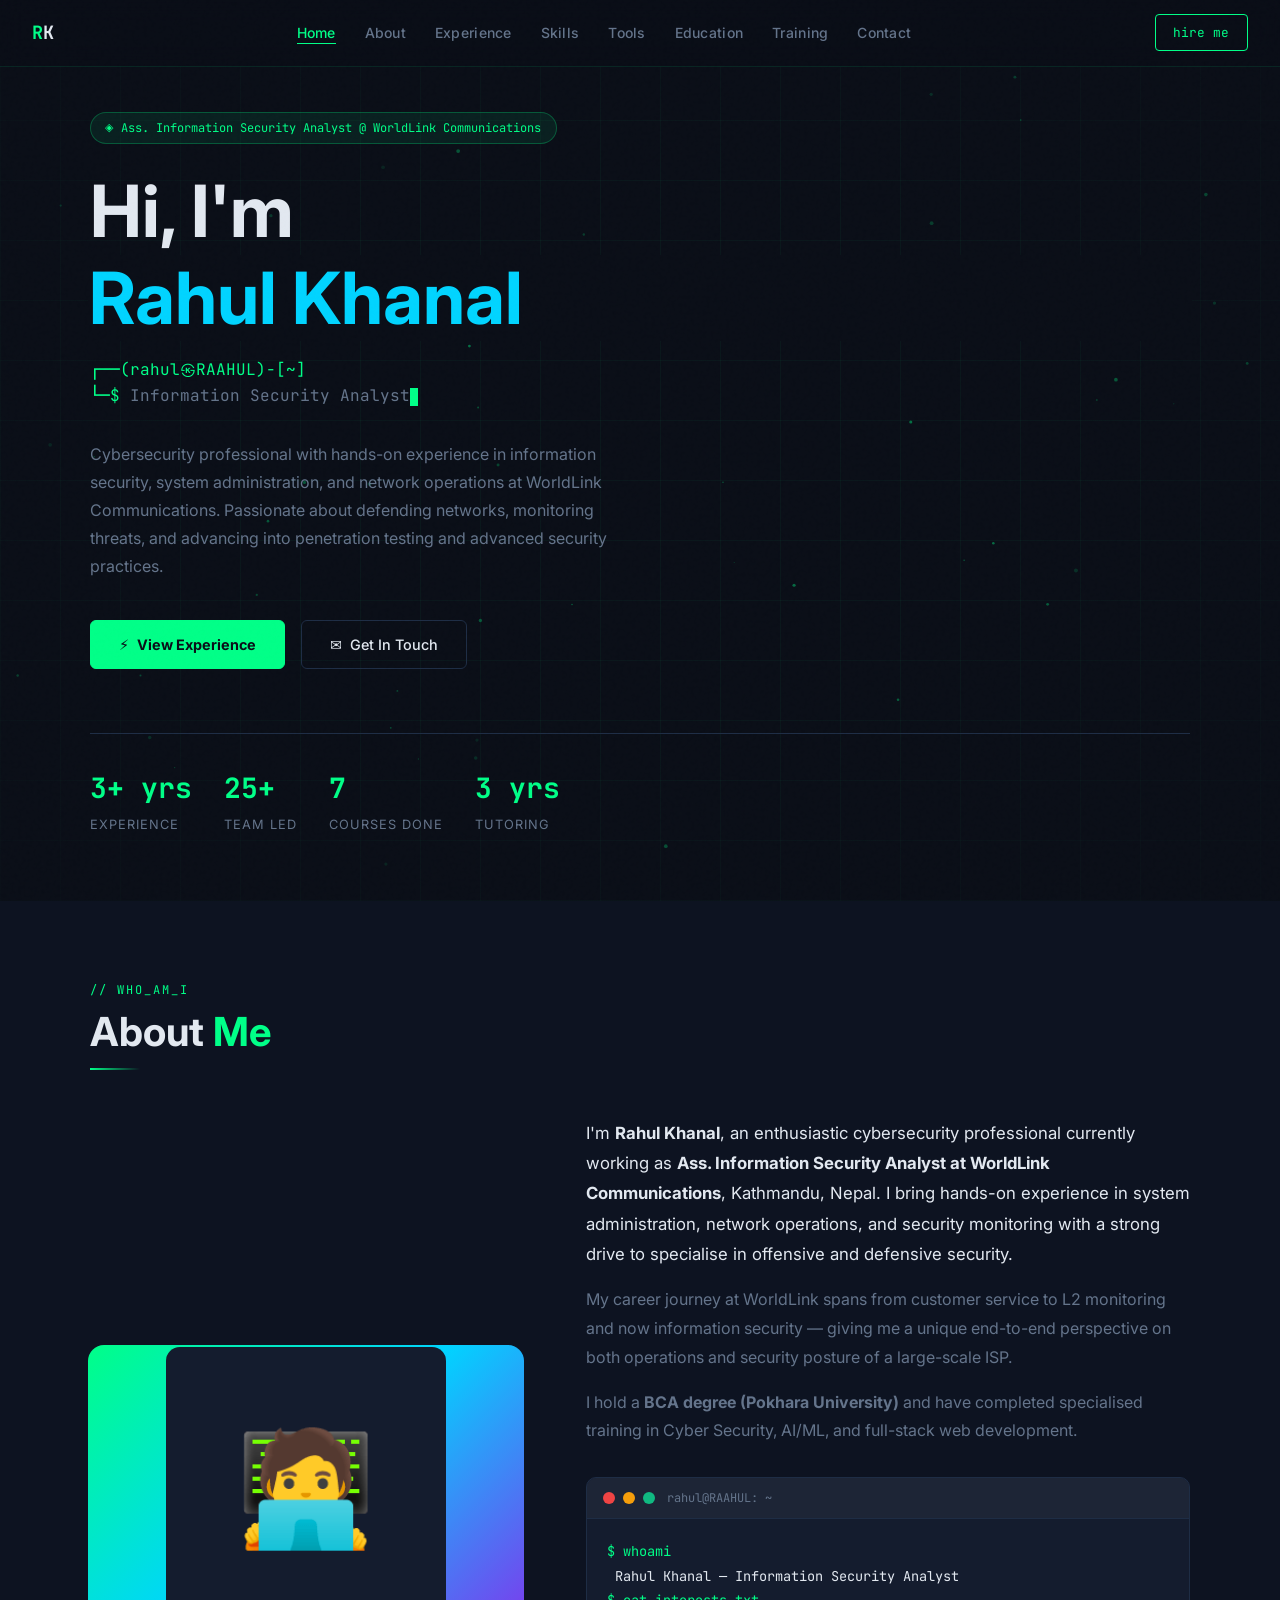
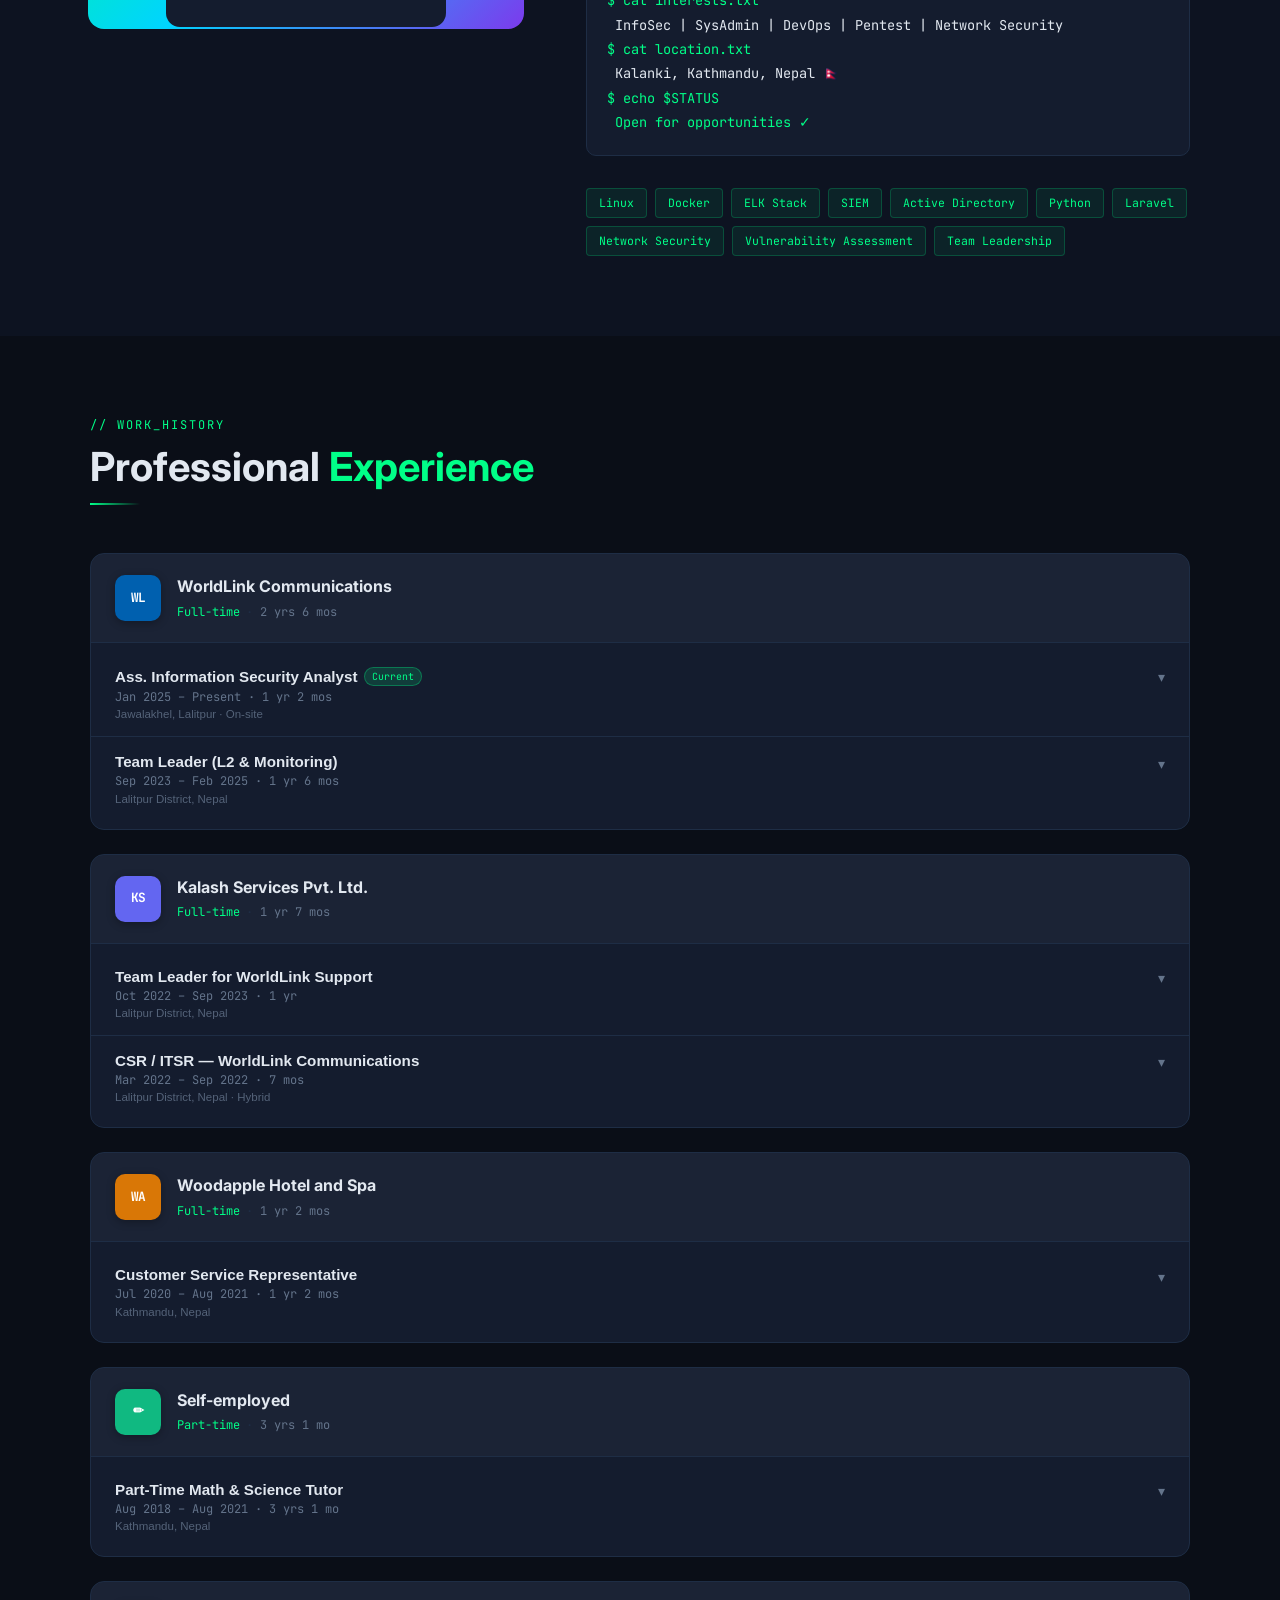
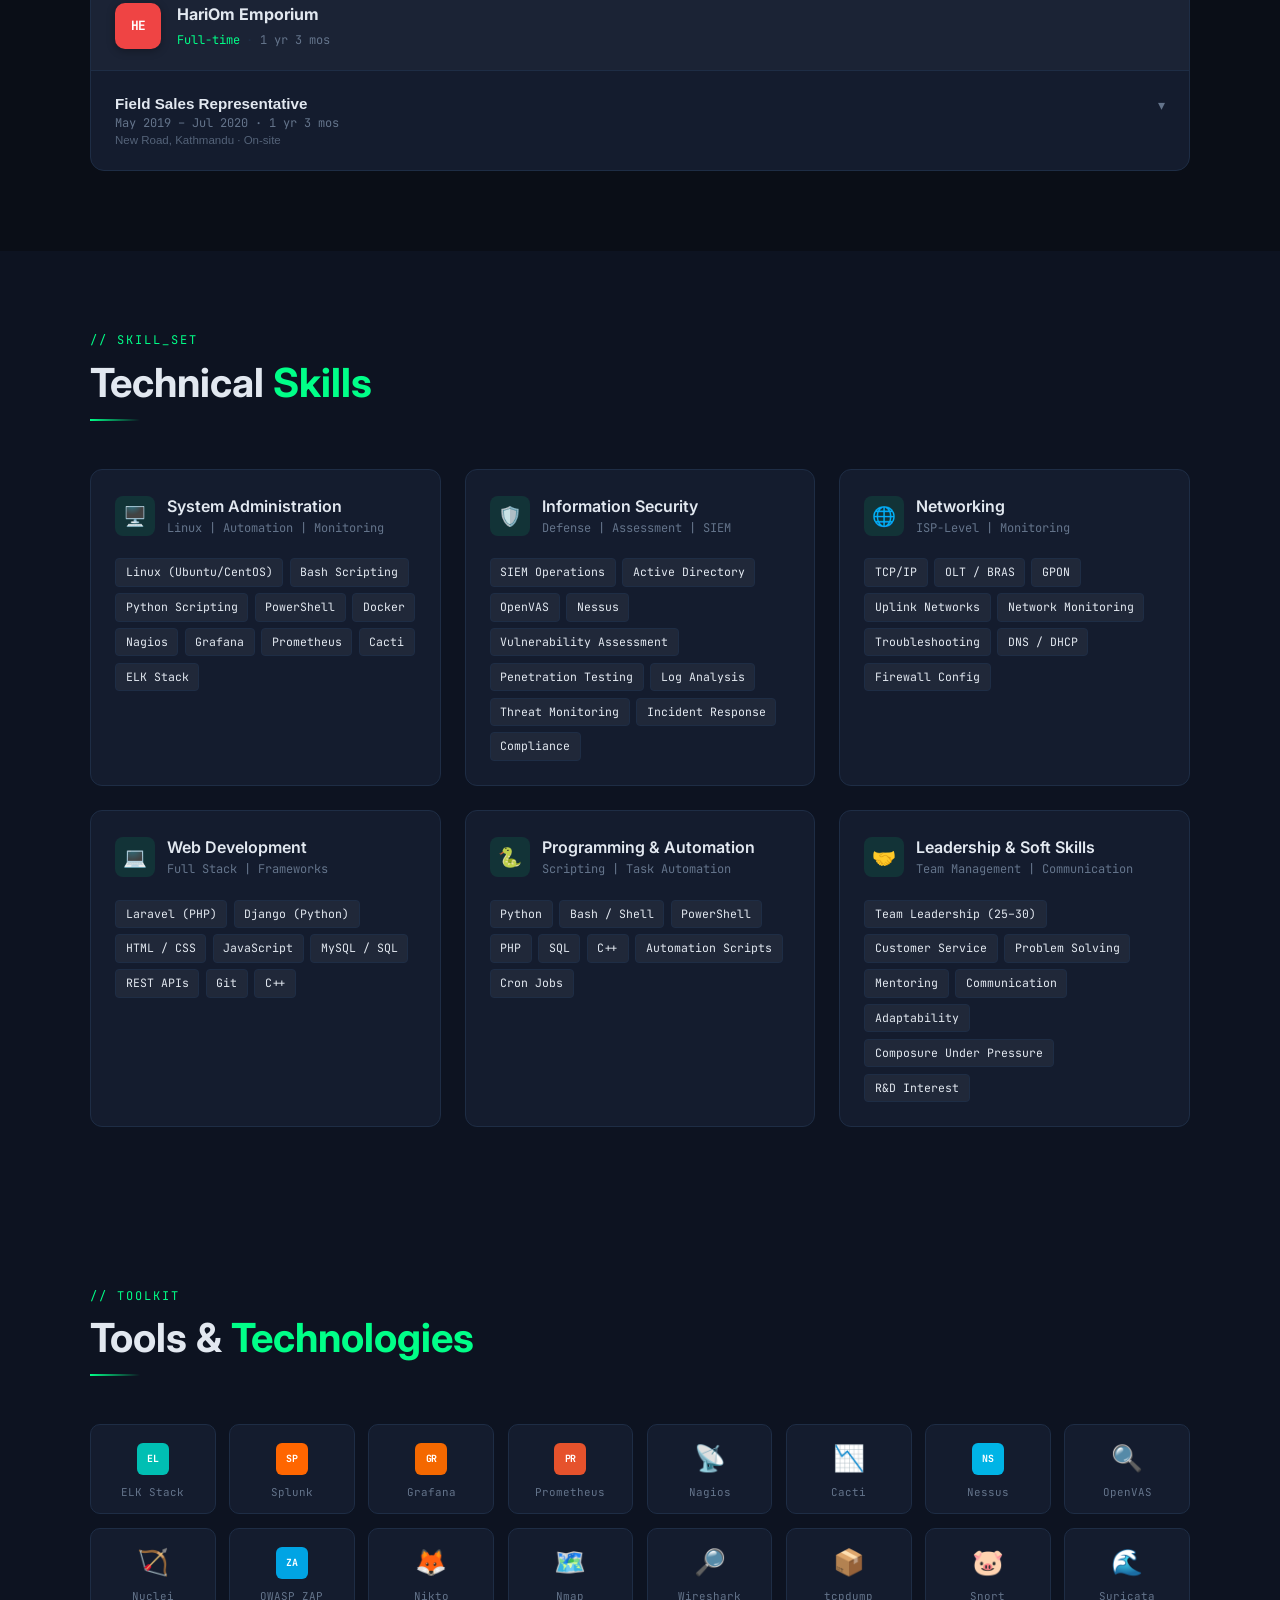
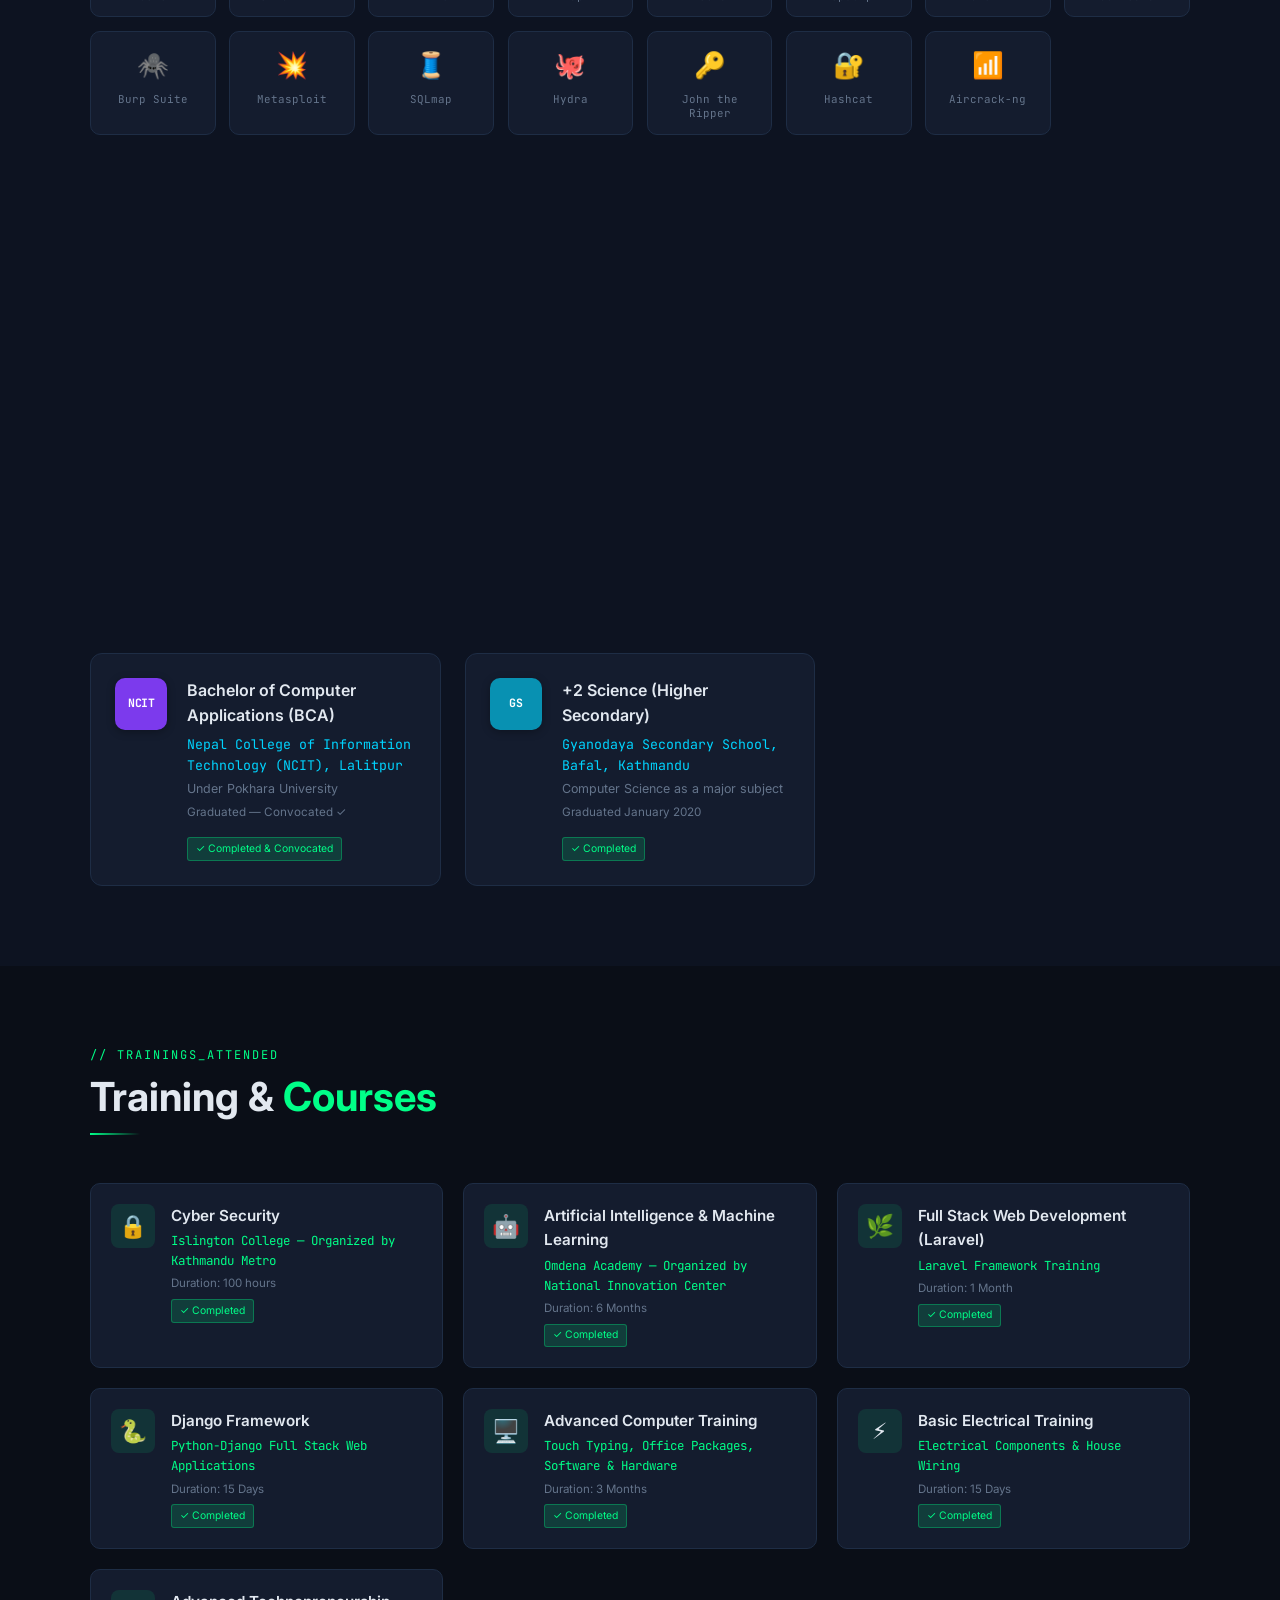
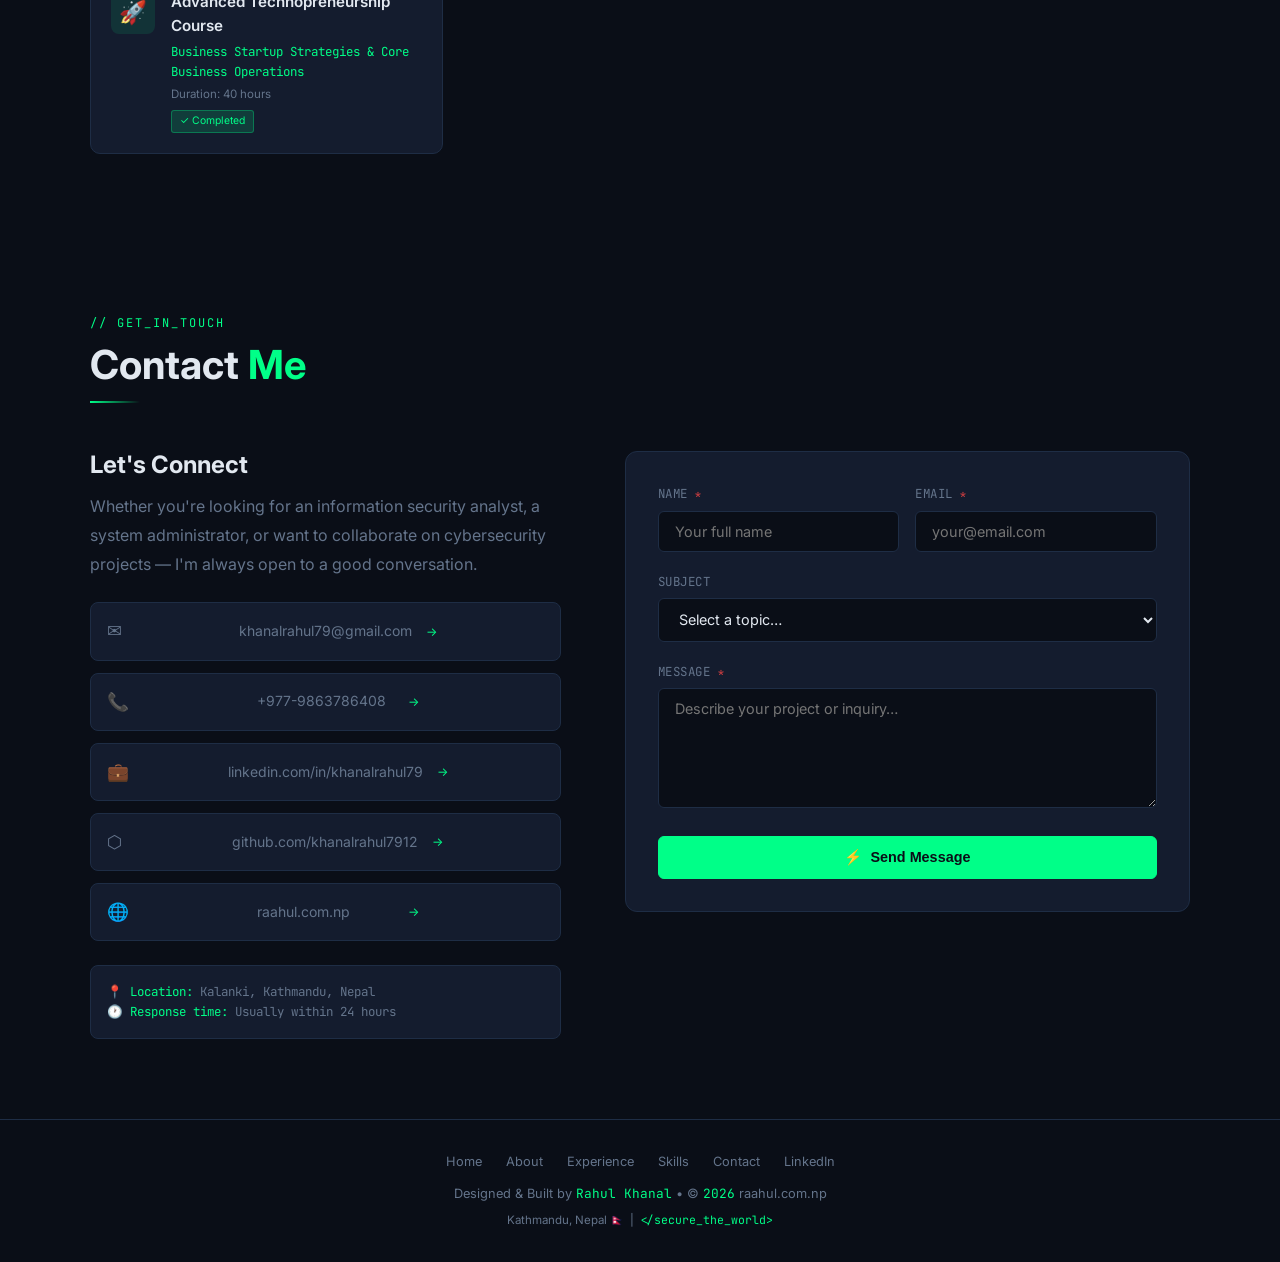
==== index.html @ e21e1cce "Refactor to multi-file structure; update experience, tools, contact form New files: - js/data.js: al" ====
<!DOCTYPE html>
<html lang="en">
<head>
  <meta charset="UTF-8" />
  <meta name="viewport" content="width=device-width, initial-scale=1.0" />
  <meta name="description" content="Rahul Khanal — Ass. Information Security Analyst at WorldLink Communications. Skilled in system administration, SIEM, network security, and DevOps — Kathmandu, Nepal." />
  <meta name="keywords" content="Rahul Khanal, information security analyst, cybersecurity, Nepal, WorldLink Communications, system administration, network security, SIEM, ELK stack, Docker" />
  <meta name="author" content="Rahul Khanal" />
  <meta property="og:title" content="Rahul Khanal | Information Security Analyst" />
  <meta property="og:description" content="Information Security Analyst at WorldLink Communications. Network security, SIEM, vulnerability assessment — Kathmandu, Nepal." />
  <meta property="og:type" content="website" />
  <meta property="og:url" content="https://raahul.com.np" />
  <title>Rahul Khanal | Information Security Analyst</title>

  <!-- Fonts -->
  <link rel="preconnect" href="https://fonts.googleapis.com" />
  <link rel="preconnect" href="https://fonts.gstatic.com" crossorigin />
  <link href="https://fonts.googleapis.com/css2?family=Inter:wght@400;500;600;700&family=JetBrains+Mono:wght@400;500;700&display=swap" rel="stylesheet" />

  <!-- Styles -->
  <link rel="stylesheet" href="style.css" />

  <!-- Favicon -->
  <link rel="icon" href="data:image/svg+xml,<svg xmlns='http://www.w3.org/2000/svg' viewBox='0 0 100 100'><text y='.9em' font-size='90'>🔐</text></svg>" />
</head>
<body>

<!-- ═══════════════════════════════════════════════
     NAVBAR
══════════════════════════════════════════════════ -->
<nav class="navbar" role="navigation" aria-label="Main navigation">
  <a href="#home" class="logo" aria-label="Rahul Khanal home">R<span>K</span></a>

  <ul class="nav-links" id="navMenu" role="list" aria-label="Site sections">
    <li><a href="#home">Home</a></li>
    <li><a href="#about">About</a></li>
    <li><a href="#experience">Experience</a></li>
    <li><a href="#skills">Skills</a></li>
    <li><a href="#tools">Tools</a></li>
    <li><a href="#education">Education</a></li>
    <li><a href="#training">Training</a></li>
    <li><a href="#contact">Contact</a></li>
  </ul>

  <a href="mailto:khanalrahul79@gmail.com" class="nav-cta">hire me</a>
  <button class="hamburger" id="hamburger" aria-label="Toggle menu" aria-expanded="false">
    <span></span><span></span><span></span>
  </button>
</nav>

<!-- ═══════════════════════════════════════════════
     HERO
══════════════════════════════════════════════════ -->
<section id="home" class="hero">
  <canvas id="particleCanvas" class="particle-canvas"></canvas>
  <div class="hero-grid"></div>

  <div class="hero-content">

    <div class="hero-badge">
      <span>Ass. Information Security Analyst @ WorldLink Communications</span>
    </div>

    <h1 class="hero-title">
      <span class="line role">Hi, I'm</span>
      <span class="line name glitch" data-text="Rahul Khanal">Rahul Khanal</span>
    </h1>

    <p class="hero-terminal">
      <span class="prompt">┌──(rahul㉿RAAHUL)-[~]<br>└─$ </span><span id="typed-text"></span><span class="cursor"></span>
    </p>

    <p class="hero-desc">
      Cybersecurity professional with hands-on experience in information security,
      system administration, and network operations at WorldLink Communications.
      Passionate about defending networks, monitoring threats, and advancing into
      penetration testing and advanced security practices.
    </p>

    <div class="hero-actions">
      <a href="#experience" class="btn-primary">
        <span>⚡</span> View Experience
      </a>
      <a href="#contact" class="btn-outline">
        <span>✉</span> Get In Touch
      </a>
    </div>

    <!-- Stats rendered by render.js from data.js HERO.stats -->
    <div class="hero-stats" id="heroStats">
      <!-- Populated by js/render.js -->
    </div>

  </div>
</section>

<!-- ═══════════════════════════════════════════════
     ABOUT
══════════════════════════════════════════════════ -->
<section id="about">
  <div class="container">
    <div class="section-header reveal">
      <span class="section-tag">// who_am_i</span>
      <h2 class="section-title">About <span>Me</span></h2>
      <div class="section-line"></div>
    </div>

    <div class="about-grid">
      <div class="about-avatar-wrap reveal">
        <!--
          PHOTO: Replace the emoji below with:
          <img src="assets/photo.jpg" alt="Rahul Khanal" class="avatar-photo" />
          and place your photo in the assets/ folder.
        -->
        <div class="avatar-box" aria-label="Rahul Khanal">
          🧑‍💻
        </div>
      </div>

      <div class="about-text reveal">
        <p>
          I'm <strong>Rahul Khanal</strong>, an enthusiastic cybersecurity professional currently
          working as <strong>Ass. Information Security Analyst at WorldLink Communications</strong>,
          Kathmandu, Nepal. I bring hands-on experience in system administration, network operations,
          and security monitoring with a strong drive to specialise in offensive and defensive security.
        </p>
        <p>
          My career journey at WorldLink spans from customer service to L2 monitoring and now
          information security — giving me a unique end-to-end perspective on both operations and
          security posture of a large-scale ISP.
        </p>
        <p>
          I hold a <strong>BCA degree (Pokhara University)</strong> and have completed specialised
          training in Cyber Security, AI/ML, and full-stack web development.
        </p>

        <div class="terminal-card">
          <div class="terminal-header">
            <div class="t-dot t-red"></div>
            <div class="t-dot t-yellow"></div>
            <div class="t-dot t-green"></div>
            <span class="terminal-title">rahul@RAAHUL: ~</span>
          </div>
          <div class="terminal-body">
            <div><span class="t-cmd">$ whoami</span></div>
            <div class="t-output">Rahul Khanal — Information Security Analyst</div>
            <div><span class="t-cmd">$ cat interests.txt</span></div>
            <div class="t-output">InfoSec | SysAdmin | DevOps | Pentest | Network Security</div>
            <div><span class="t-cmd">$ cat location.txt</span></div>
            <div class="t-output">Kalanki, Kathmandu, Nepal 🇳🇵</div>
            <div><span class="t-cmd">$ echo $STATUS</span></div>
            <div class="t-output t-success">Open for opportunities ✓</div>
          </div>
        </div>

        <!-- Tags rendered by render.js from data.js ABOUT_TAGS -->
        <div class="about-tags" id="aboutTags">
          <!-- Populated by js/render.js -->
        </div>
      </div>
    </div>
  </div>
</section>

<!-- ═══════════════════════════════════════════════
     EXPERIENCE
══════════════════════════════════════════════════ -->
<section id="experience" class="section-alt-bg">
  <div class="container">
    <div class="section-header reveal">
      <span class="section-tag">// work_history</span>
      <h2 class="section-title">Professional <span>Experience</span></h2>
      <div class="section-line"></div>
    </div>

    <!-- Populated by js/render.js from data.js EXPERIENCE -->
    <div id="experienceContainer">
      <!-- Accordion company blocks rendered here -->
    </div>
  </div>
</section>

<!-- ═══════════════════════════════════════════════
     SKILLS
══════════════════════════════════════════════════ -->
<section id="skills" class="section-bg2">
  <div class="container">
    <div class="section-header reveal">
      <span class="section-tag">// skill_set</span>
      <h2 class="section-title">Technical <span>Skills</span></h2>
      <div class="section-line"></div>
    </div>

    <!-- Populated by js/render.js from data.js SKILLS -->
    <div class="skills-grid" id="skillsGrid">
      <!-- Skill cards rendered here -->
    </div>
  </div>
</section>

<!-- ═══════════════════════════════════════════════
     TOOLS
══════════════════════════════════════════════════ -->
<section id="tools">
  <div class="container">
    <div class="section-header reveal">
      <span class="section-tag">// toolkit</span>
      <h2 class="section-title">Tools &amp; <span>Technologies</span></h2>
      <div class="section-line"></div>
    </div>

    <!-- Populated by js/render.js from data.js TOOLS -->
    <div class="tools-grid" id="toolsGrid">
      <!-- Tool chips rendered here -->
    </div>
  </div>
</section>

<!-- ═══════════════════════════════════════════════
     EDUCATION
══════════════════════════════════════════════════ -->
<section id="education" class="section-bg2">
  <div class="container">
    <div class="section-header reveal">
      <span class="section-tag">// education</span>
      <h2 class="section-title">Academic <span>Background</span></h2>
      <div class="section-line"></div>
    </div>

    <!-- Populated by js/render.js from data.js EDUCATION -->
    <div class="edu-grid" id="eduGrid">
      <!-- Education cards rendered here -->
    </div>
  </div>
</section>

<!-- ═══════════════════════════════════════════════
     TRAINING
══════════════════════════════════════════════════ -->
<section id="training">
  <div class="container">
    <div class="section-header reveal">
      <span class="section-tag">// trainings_attended</span>
      <h2 class="section-title">Training &amp; <span>Courses</span></h2>
      <div class="section-line"></div>
    </div>

    <!-- Populated by js/render.js from data.js TRAINING -->
    <div class="cert-grid" id="trainingGrid">
      <!-- Training cards rendered here -->
    </div>
  </div>
</section>

<!-- ═══════════════════════════════════════════════
     CONTACT
══════════════════════════════════════════════════ -->
<section id="contact" class="section-alt-bg">
  <div class="container">
    <div class="section-header reveal">
      <span class="section-tag">// get_in_touch</span>
      <h2 class="section-title">Contact <span>Me</span></h2>
      <div class="section-line"></div>
    </div>

    <div class="contact-wrap">

      <!-- ── LEFT: Info ── -->
      <div class="contact-info reveal">
        <h3>Let's Connect</h3>
        <p>
          Whether you're looking for an information security analyst, a system administrator,
          or want to collaborate on cybersecurity projects — I'm always open to a good conversation.
        </p>

        <div class="contact-links">
          <a href="mailto:khanalrahul79@gmail.com" class="contact-link-item">
            <span class="icon">✉️</span>
            <span>khanalrahul79@gmail.com</span>
            <span class="contact-arrow">→</span>
          </a>
          <a href="tel:+9779863786408" class="contact-link-item">
            <span class="icon">📞</span>
            <span>+977-9863786408</span>
            <span class="contact-arrow">→</span>
          </a>
          <a href="https://linkedin.com/in/khanalrahul79" target="_blank" rel="noopener noreferrer" class="contact-link-item">
            <span class="icon">💼</span>
            <span>linkedin.com/in/khanalrahul79</span>
            <span class="contact-arrow">→</span>
          </a>
          <a href="https://github.com/khanalrahul7912" target="_blank" rel="noopener noreferrer" class="contact-link-item">
            <span class="icon">⬡</span>
            <span>github.com/khanalrahul7912</span>
            <span class="contact-arrow">→</span>
          </a>
          <a href="https://raahul.com.np" class="contact-link-item">
            <span class="icon">🌐</span>
            <span>raahul.com.np</span>
            <span class="contact-arrow">→</span>
          </a>
        </div>

        <div class="contact-pgp-box">
          <div><span class="pgp-label">📍 Location:</span> Kalanki, Kathmandu, Nepal</div>
          <div><span class="response-label">🕐 Response time:</span> Usually within 24 hours</div>
        </div>
      </div>

      <!-- ── RIGHT: Form ── -->
      <div class="contact-form reveal">
        <div id="formStatus" class="form-status" role="alert" aria-live="polite"></div>
        <!--
          Form uses FormSubmit.co for real email delivery.
          First submission triggers a one-time activation email
          to khanalrahul79@gmail.com — click "Activate Form" to enable.
        -->
        <form id="contactForm" novalidate autocomplete="on">
          <div class="form-row">
            <div class="form-group">
              <label for="name">Name <span class="required">*</span></label>
              <input type="text" id="name" name="name" placeholder="Your full name" required autocomplete="name" />
            </div>
            <div class="form-group">
              <label for="email">Email <span class="required">*</span></label>
              <input type="email" id="email" name="email" placeholder="your@email.com" required autocomplete="email" />
            </div>
          </div>
          <div class="form-group">
            <label for="subject">Subject</label>
            <select id="subject" name="subject" autocomplete="off">
              <option value="">Select a topic…</option>
              <option value="Job Opportunity">Job Opportunity</option>
              <option value="Security Consultation">Security Consultation</option>
              <option value="Collaboration">Collaboration</option>
              <option value="General Inquiry">General Inquiry</option>
            </select>
          </div>
          <div class="form-group">
            <label for="message">Message <span class="required">*</span></label>
            <textarea id="message" name="message" placeholder="Describe your project or inquiry…" required rows="5"></textarea>
          </div>
          <button type="submit" class="btn-primary btn-full">
            <span>⚡</span> Send Message
          </button>
        </form>
      </div>

    </div>
  </div>
</section>

<!-- ═══════════════════════════════════════════════
     FOOTER
══════════════════════════════════════════════════ -->
<footer>
  <div class="footer-content">
    <div class="footer-links">
      <a href="#home">Home</a>
      <a href="#about">About</a>
      <a href="#experience">Experience</a>
      <a href="#skills">Skills</a>
      <a href="#contact">Contact</a>
      <a href="https://linkedin.com/in/khanalrahul79" target="_blank" rel="noopener noreferrer">LinkedIn</a>
    </div>
    <p>
      Designed &amp; Built by <span>Rahul Khanal</span> &bull;
      &copy; <span id="year"></span> raahul.com.np
    </p>
    <p class="footer-note">
      Kathmandu, Nepal 🇳🇵 &nbsp;|&nbsp;
      <span class="footer-hack-tag">&lt;/secure_the_world&gt;</span>
    </p>
  </div>
</footer>

<!-- Scroll to top button -->
<button id="scrollTop" class="scroll-top" aria-label="Back to top">↑</button>

<!--
  ═══════════════════════════════════════════════
  SCRIPTS — load order matters:
    1. data.js   — defines all content variables
    2. render.js — reads data.js and fills DOM sections
    3. app.js    — adds interactions (nav, form, animations)
  ═══════════════════════════════════════════════
-->
<script src="js/data.js"></script>
<script src="js/render.js"></script>
<script src="js/app.js"></script>

</body>
</html>
---- style.css ----
/* ===== RESET & BASE ===== */
*, *::before, *::after { box-sizing: border-box; margin: 0; padding: 0; }

:root {
  --bg: #0a0e17;
  --bg2: #0d1321;
  --bg3: #111827;
  --card: #141c2e;
  --border: #1e2d45;
  --green: #00ff88;
  --cyan: #00d4ff;
  --purple: #7c3aed;
  --red: #ef4444;
  --text: #e2e8f0;
  --muted: #64748b;
  --accent: #00ff88;
  --font-mono: 'JetBrains Mono', 'Fira Code', 'Courier New', monospace;
  --font-sans: 'Inter', system-ui, -apple-system, sans-serif;
  --transition: .3s cubic-bezier(.4,0,.2,1);
}

html { scroll-behavior: smooth; font-size: 16px; }

body {
  background: var(--bg);
  color: var(--text);
  font-family: var(--font-sans);
  line-height: 1.6;
  overflow-x: hidden;
}

/* ===== SCROLLBAR ===== */
::-webkit-scrollbar { width: 5px; }
::-webkit-scrollbar-track { background: var(--bg); }
::-webkit-scrollbar-thumb { background: var(--green); border-radius: 3px; }

/* ===== SELECTION ===== */
::selection { background: rgba(0,255,136,.25); color: var(--green); }

/* ===== TYPOGRAPHY ===== */
h1,h2,h3,h4 { font-weight: 700; line-height: 1.2; }
a { color: var(--green); text-decoration: none; transition: color var(--transition); }
a:hover { color: var(--cyan); }

/* ===== NOISE OVERLAY ===== */
body::before {
  content: '';
  position: fixed; inset: 0;
  background-image: url("data:image/svg+xml,%3Csvg viewBox='0 0 256 256' xmlns='http://www.w3.org/2000/svg'%3E%3Cfilter id='noise'%3E%3CfeTurbulence type='fractalNoise' baseFrequency='0.9' numOctaves='4' stitchTiles='stitch'/%3E%3C/filter%3E%3Crect width='100%25' height='100%25' filter='url(%23noise)' opacity='0.04'/%3E%3C/svg%3E");
  pointer-events: none; z-index: 9999; opacity: .4;
}

/* ===== NAVBAR ===== */
.navbar {
  position: fixed; top: 0; left: 0; right: 0; z-index: 1000;
  display: flex; align-items: center; justify-content: space-between;
  padding: .9rem 2rem;
  background: rgba(10,14,23,.85);
  backdrop-filter: blur(12px);
  border-bottom: 1px solid rgba(0,255,136,.1);
  transition: background var(--transition);
}
.navbar.scrolled { background: rgba(10,14,23,.97); }

.logo {
  font-family: var(--font-mono);
  font-size: 1.15rem;
  font-weight: 700;
  color: var(--green);
  letter-spacing: -.5px;
}
.logo span { color: var(--text); }

.nav-links { display: flex; gap: 1.8rem; list-style: none; }
.nav-links a {
  font-size: .875rem;
  font-weight: 500;
  color: var(--muted);
  letter-spacing: .3px;
  transition: color var(--transition);
  position: relative;
}
.nav-links a::after {
  content: '';
  position: absolute; bottom: -3px; left: 0; right: 0;
  height: 1px; background: var(--green);
  transform: scaleX(0); transform-origin: right;
  transition: transform var(--transition);
}
.nav-links a:hover { color: var(--green); }
.nav-links a:hover::after { transform: scaleX(1); transform-origin: left; }

.nav-cta {
  font-size: .8rem;
  font-family: var(--font-mono);
  padding: .45rem 1.1rem;
  border: 1px solid var(--green);
  border-radius: 4px;
  color: var(--green);
  transition: all var(--transition);
}
.nav-cta:hover { background: rgba(0,255,136,.1); color: var(--green); }

.hamburger {
  display: none; flex-direction: column; gap: 5px;
  cursor: pointer; padding: 4px;
}
.hamburger span {
  display: block; width: 24px; height: 2px;
  background: var(--text); border-radius: 2px;
  transition: transform var(--transition), opacity var(--transition);
}

/* ===== HERO ===== */
.hero {
  min-height: 100vh;
  display: flex; align-items: center;
  padding: 7rem 2rem 4rem;
  position: relative;
  overflow: hidden;
}

.hero-grid {
  position: absolute; inset: 0;
  background-image:
    linear-gradient(rgba(0,255,136,.04) 1px, transparent 1px),
    linear-gradient(90deg, rgba(0,255,136,.04) 1px, transparent 1px);
  background-size: 60px 60px;
  pointer-events: none;
}
.hero-grid::after {
  content: '';
  position: absolute; inset: 0;
  background: radial-gradient(ellipse 80% 80% at 50% 50%, transparent 40%, var(--bg));
}

.hero-content { max-width: 1100px; margin: 0 auto; width: 100%; position: relative; z-index: 1; }

.hero-badge {
  display: inline-flex; align-items: center; gap: .5rem;
  font-family: var(--font-mono);
  font-size: .75rem;
  padding: .35rem .9rem;
  background: rgba(0,255,136,.08);
  border: 1px solid rgba(0,255,136,.25);
  border-radius: 999px;
  color: var(--green);
  margin-bottom: 1.5rem;
  animation: fadeDown .6s ease forwards;
}
.hero-badge::before { content: '◈'; font-size: .7rem; animation: pulse 2s infinite; }

.hero-title {
  font-size: clamp(2.2rem, 6vw, 4.5rem);
  margin-bottom: 1rem;
  animation: fadeUp .7s .1s ease both;
}
.hero-title .line { display: block; }
.hero-title .name {
  background: linear-gradient(135deg, var(--green) 0%, var(--cyan) 60%);
  -webkit-background-clip: text; -webkit-text-fill-color: transparent;
  background-clip: text;
}
.hero-title .role { color: var(--text); }

.hero-terminal {
  font-family: var(--font-mono);
  font-size: clamp(.85rem, 2vw, 1rem);
  color: var(--muted);
  margin-bottom: 2rem;
  animation: fadeUp .7s .2s ease both;
}
.hero-terminal .prompt { color: var(--green); }
.hero-terminal .cursor {
  display: inline-block; width: 8px; height: 1.1em;
  background: var(--green); vertical-align: text-bottom;
  animation: blink 1s step-end infinite;
}

.hero-desc {
  max-width: 540px;
  font-size: 1rem;
  color: var(--muted);
  line-height: 1.75;
  margin-bottom: 2.5rem;
  animation: fadeUp .7s .3s ease both;
}

.hero-actions {
  display: flex; flex-wrap: wrap; gap: 1rem;
  animation: fadeUp .7s .4s ease both;
}

.btn-primary {
  display: inline-flex; align-items: center; gap: .5rem;
  padding: .75rem 1.75rem;
  background: var(--green);
  color: #0a0e17;
  font-weight: 700;
  font-size: .9rem;
  border-radius: 6px;
  border: 1px solid var(--green);
  transition: all var(--transition);
  cursor: pointer;
}
.btn-primary:hover {
  background: transparent;
  color: var(--green);
  box-shadow: 0 0 20px rgba(0,255,136,.3);
}

.btn-outline {
  display: inline-flex; align-items: center; gap: .5rem;
  padding: .75rem 1.75rem;
  background: transparent;
  color: var(--text);
  font-weight: 500;
  font-size: .9rem;
  border-radius: 6px;
  border: 1px solid var(--border);
  transition: all var(--transition);
  cursor: pointer;
}
.btn-outline:hover { border-color: var(--green); color: var(--green); }

.hero-stats {
  display: flex; flex-wrap: wrap; gap: 2rem;
  margin-top: 4rem;
  padding-top: 2rem;
  border-top: 1px solid var(--border);
  animation: fadeUp .7s .5s ease both;
}
.stat-item { text-align: left; }
.stat-number {
  font-family: var(--font-mono);
  font-size: 1.75rem;
  font-weight: 700;
  color: var(--green);
  display: block;
}
.stat-label { font-size: .8rem; color: var(--muted); text-transform: uppercase; letter-spacing: 1px; }

/* ===== SECTIONS COMMON ===== */
section { padding: 5rem 2rem; }
.container { max-width: 1100px; margin: 0 auto; }

.section-header { margin-bottom: 3rem; }
.section-tag {
  font-family: var(--font-mono);
  font-size: .75rem;
  color: var(--green);
  text-transform: uppercase;
  letter-spacing: 2px;
  margin-bottom: .5rem;
  display: block;
}
.section-title {
  font-size: clamp(1.6rem, 4vw, 2.5rem);
  color: var(--text);
}
.section-title span { color: var(--green); }
.section-line {
  width: 50px; height: 2px;
  background: linear-gradient(90deg, var(--green), transparent);
  margin-top: .75rem;
}

/* ===== ABOUT ===== */
#about { background: var(--bg2); }

.about-grid {
  display: grid;
  grid-template-columns: 1fr 1.4fr;
  gap: 4rem;
  align-items: center;
}

.about-avatar-wrap {
  position: relative;
  display: flex; justify-content: center;
}
.about-avatar-wrap::before {
  content: '';
  position: absolute;
  inset: -2px; border-radius: 16px;
  background: linear-gradient(135deg, var(--green), var(--cyan), var(--purple));
  z-index: 0;
  animation: rotateBorder 8s linear infinite;
}
.avatar-box {
  position: relative; z-index: 1;
  width: 280px; height: 280px;
  background: var(--card);
  border-radius: 14px;
  overflow: hidden;
  display: flex; align-items: center; justify-content: center;
  font-size: 7rem;
}

.about-text p { color: var(--muted); line-height: 1.8; margin-bottom: 1rem; }
.about-text p:first-of-type { color: var(--text); font-size: 1.05rem; }

.about-tags { display: flex; flex-wrap: wrap; gap: .5rem; margin-top: 1.5rem; }
.tag {
  font-family: var(--font-mono);
  font-size: .72rem;
  padding: .3rem .75rem;
  background: rgba(0,255,136,.07);
  border: 1px solid rgba(0,255,136,.2);
  border-radius: 4px;
  color: var(--green);
}

/* ===== SKILLS ===== */
.skills-grid {
  display: grid;
  grid-template-columns: repeat(auto-fill, minmax(300px, 1fr));
  gap: 1.5rem;
}

.skill-card {
  background: var(--card);
  border: 1px solid var(--border);
  border-radius: 12px;
  padding: 1.5rem;
  transition: border-color var(--transition), transform var(--transition), box-shadow var(--transition);
}
.skill-card:hover {
  border-color: rgba(0,255,136,.4);
  transform: translateY(-3px);
  box-shadow: 0 8px 30px rgba(0,255,136,.08);
}

.skill-card-header {
  display: flex; align-items: center; gap: .75rem;
  margin-bottom: 1.25rem;
}
.skill-icon {
  width: 40px; height: 40px;
  border-radius: 8px;
  background: rgba(0,255,136,.1);
  display: flex; align-items: center; justify-content: center;
  font-size: 1.2rem;
  flex-shrink: 0;
}
.skill-card-title { font-size: 1rem; color: var(--text); font-weight: 600; }
.skill-card-sub { font-size: .75rem; color: var(--muted); font-family: var(--font-mono); }

.skill-items { display: flex; flex-wrap: wrap; gap: .4rem; }
.skill-badge {
  font-size: .72rem;
  font-family: var(--font-mono);
  padding: .25rem .6rem;
  border-radius: 4px;
  background: rgba(255,255,255,.05);
  border: 1px solid var(--border);
  color: var(--text);
  transition: all var(--transition);
}
.skill-badge:hover {
  background: rgba(0,255,136,.1);
  border-color: rgba(0,255,136,.3);
  color: var(--green);
}

/* ===== TOOLS section bg ===== */
#tools { background: var(--bg2); }
/* Note: .tools-grid and .tool-chip styles are defined below */

/* ===== PROJECT TAG (used in experience role tags) ===== */
.project-tag {
  font-family: var(--font-mono);
  font-size: .68rem;
  color: var(--muted);
  padding: .15rem .5rem;
  background: rgba(255,255,255,.04);
  border-radius: 3px;
}

/* ===== CERTIFICATIONS / TRAINING CARDS ===== */
.cert-grid {
  display: grid;
  grid-template-columns: repeat(auto-fill, minmax(280px, 1fr));
  gap: 1.25rem;
}
.cert-card {
  background: var(--card);
  border: 1px solid var(--border);
  border-radius: 10px;
  padding: 1.25rem;
  display: flex; gap: 1rem; align-items: flex-start;
  transition: border-color var(--transition), transform var(--transition);
}
.cert-card:hover { border-color: rgba(0,255,136,.4); transform: translateX(4px); }
.cert-icon {
  width: 44px; height: 44px; flex-shrink: 0;
  border-radius: 8px;
  display: flex; align-items: center; justify-content: center;
  font-size: 1.4rem;
  background: rgba(0,255,136,.1);
}
.cert-content { flex: 1; min-width: 0; }
.cert-name   { font-size: .95rem; font-weight: 600; color: var(--text);  margin-bottom: .2rem; }
.cert-issuer { font-size: .78rem; color: var(--green); font-family: var(--font-mono); margin-bottom: .2rem; white-space: normal; word-break: break-word; }
.cert-date   { font-size: .72rem; color: var(--muted); }
.cert-badge {
  display: inline-flex;
  font-size: .65rem;
  padding: .15rem .5rem;
  border-radius: 3px;
  margin-top: .4rem;
}
.cert-active   { background: rgba(0,255,136,.15); color: var(--green); border: 1px solid rgba(0,255,136,.3); }
.cert-progress { background: rgba(0,212,255,.15); color: var(--cyan);  border: 1px solid rgba(0,212,255,.3); }

.ctf-item {
  background: var(--card);
  border: 1px solid var(--border);
  border-radius: 10px;
  padding: 1.1rem 1.25rem;
  display: flex; align-items: center; gap: 1.25rem;
  transition: border-color var(--transition), transform var(--transition);
}
.ctf-item:hover { border-color: rgba(0,255,136,.4); transform: translateX(6px); }

.ctf-rank {
  font-family: var(--font-mono);
  font-size: 1.1rem;
  font-weight: 700;
  color: var(--green);
  min-width: 44px;
  text-align: center;
}
.ctf-info { flex: 1; }
.ctf-name { font-size: .95rem; font-weight: 600; color: var(--text); }
.ctf-event { font-size: .8rem; color: var(--muted); margin-top: .2rem; }
.ctf-meta { display: flex; flex-direction: column; align-items: flex-end; gap: .2rem; }
.ctf-points {
  font-family: var(--font-mono);
  font-size: .8rem;
  color: var(--cyan);
  background: rgba(0,212,255,.1);
  padding: .2rem .5rem;
  border-radius: 4px;
}
.ctf-points.hof { color: var(--green); }

/* ===== CONTACT ===== */
.contact-wrap {
  display: grid;
  grid-template-columns: 1fr 1.2fr;
  gap: 4rem;
  align-items: start;
}

.contact-info h3 { font-size: 1.5rem; color: var(--text); margin-bottom: .75rem; }
.contact-info p { color: var(--muted); line-height: 1.8; margin-bottom: 1.5rem; }

.contact-links { display: flex; flex-direction: column; gap: .75rem; }
.contact-link-item {
  display: flex; align-items: center; gap: .875rem;
  padding: .875rem 1rem;
  background: var(--card);
  border: 1px solid var(--border);
  border-radius: 8px;
  color: var(--muted);
  font-size: .875rem;
  transition: all var(--transition);
}
.contact-link-item:hover {
  border-color: rgba(0,255,136,.4);
  color: var(--green);
  transform: translateX(4px);
}
.contact-link-item .icon { font-size: 1.1rem; flex-shrink: 0; }
.contact-link-item span { flex: 1; }

.contact-form {
  background: var(--card);
  border: 1px solid var(--border);
  border-radius: 12px;
  padding: 2rem;
}

.form-group { margin-bottom: 1.25rem; }
.form-group label {
  display: block;
  font-size: .78rem;
  color: var(--muted);
  font-family: var(--font-mono);
  margin-bottom: .4rem;
  text-transform: uppercase;
  letter-spacing: .5px;
}
.form-group input,
.form-group textarea,
.form-group select {
  width: 100%;
  background: var(--bg);
  border: 1px solid var(--border);
  border-radius: 6px;
  padding: .7rem 1rem;
  color: var(--text);
  font-family: var(--font-sans);
  font-size: .9rem;
  outline: none;
  transition: border-color var(--transition);
  resize: vertical;
}
.form-group input:focus,
.form-group textarea:focus,
.form-group select:focus { border-color: var(--green); }
.form-group textarea { min-height: 120px; }

.form-row { display: grid; grid-template-columns: 1fr 1fr; gap: 1rem; }

.form-status {
  display: none;
  padding: .75rem 1rem;
  border-radius: 6px;
  font-size: .85rem;
  margin-bottom: 1rem;
  font-family: var(--font-mono);
}
.form-status.success { background: rgba(0,255,136,.1); border: 1px solid rgba(0,255,136,.3); color: var(--green); display: block; }
.form-status.error { background: rgba(239,68,68,.1); border: 1px solid rgba(239,68,68,.3); color: #ef4444; display: block; }

/* ═══════════════════════════════════════════════════
   EXPERIENCE — Company accordion blocks
══════════════════════════════════════════════════ */
#experienceContainer {
  display: flex;
  flex-direction: column;
  gap: 1.5rem;
}

/* Company wrapper */
.co-block {
  background: var(--card);
  border: 1px solid var(--border);
  border-radius: 14px;
  overflow: hidden;
  transition: border-color var(--transition), box-shadow var(--transition);
}
.co-block:hover { border-color: rgba(0,255,136,.25); }

/* Company header bar */
.co-header {
  display: flex;
  align-items: center;
  gap: 1rem;
  padding: 1.25rem 1.5rem;
  background: rgba(255,255,255,.03);
  border-bottom: 1px solid var(--border);
}

/* Company logo badge */
.co-logo-badge {
  width: 46px;
  min-width: 46px;
  height: 46px;
  border-radius: 10px;
  display: flex;
  align-items: center;
  justify-content: center;
  font-family: var(--font-mono);
  font-size: .8rem;
  font-weight: 700;
  color: #fff;
  letter-spacing: -.5px;
  flex-shrink: 0;
  box-shadow: 0 2px 8px rgba(0,0,0,.3);
}

.co-meta-wrap { flex: 1; min-width: 0; }
.co-name {
  font-size: 1rem;
  font-weight: 700;
  color: var(--text);
  white-space: nowrap;
  overflow: hidden;
  text-overflow: ellipsis;
}
.co-submeta {
  display: flex;
  align-items: center;
  gap: .4rem;
  margin-top: .2rem;
  font-size: .75rem;
  color: var(--muted);
  font-family: var(--font-mono);
  flex-wrap: wrap;
}
.co-type { color: var(--green); }
.co-sep { color: var(--border); }
.co-dur { color: var(--muted); }

/* Roles list */
.co-roles { padding: .5rem 0; }

/* Single role item */
.role-item {
  border-bottom: 1px solid var(--border);
}
.role-item:last-child { border-bottom: none; }

/* Role accordion button */
.role-head {
  width: 100%;
  display: flex;
  align-items: flex-start;
  justify-content: space-between;
  gap: 1rem;
  padding: 1rem 1.5rem;
  background: transparent;
  border: none;
  cursor: pointer;
  text-align: left;
  color: var(--text);
  transition: background var(--transition);
}
.role-head:hover { background: rgba(255,255,255,.03); }
.role-head.open { background: rgba(0,255,136,.04); }

.role-head-left { flex: 1; min-width: 0; display: flex; flex-direction: column; gap: .2rem; }

.role-title-text {
  font-size: .95rem;
  font-weight: 600;
  color: var(--text);
  display: flex;
  align-items: center;
  flex-wrap: wrap;
  gap: .4rem;
}

/* Current role badge inside title */
.role-title-text .current {
  font-family: var(--font-mono);
  font-size: .62rem;
  font-weight: 400;
  padding: .12rem .45rem;
  border-radius: 999px;
  background: rgba(0,255,136,.15);
  color: var(--green);
  border: 1px solid rgba(0,255,136,.3);
  white-space: nowrap;
}

.role-period-text {
  font-family: var(--font-mono);
  font-size: .75rem;
  color: var(--muted);
}
.role-location-text {
  font-size: .72rem;
  color: var(--muted);
  opacity: .8;
}

/* Chevron */
.role-chevron {
  font-size: .85rem;
  color: var(--muted);
  transition: transform var(--transition);
  flex-shrink: 0;
  margin-top: .15rem;
}
.role-head.open .role-chevron { transform: rotate(180deg); color: var(--green); }

/* Role body (expanded content) */
.role-body {
  padding: 0 1.5rem 1.25rem;
  animation: fadeDown .25s ease;
}
.role-desc {
  font-size: .875rem;
  color: var(--muted);
  line-height: 1.75;
  margin-bottom: 1rem;
}
.role-resp {
  list-style: none;
  display: flex;
  flex-direction: column;
  gap: .5rem;
  margin-bottom: 1rem;
}
.role-resp li {
  position: relative;
  padding-left: 1rem;
  font-size: .85rem;
  color: var(--muted);
  line-height: 1.65;
}
.role-resp li::before {
  content: '▹';
  position: absolute;
  left: 0;
  color: var(--green);
  font-size: .75rem;
  top: .05em;
}

/* Tags row (shared with projects) */
.timeline-tags {
  display: flex;
  flex-wrap: wrap;
  gap: .35rem;
  margin-top: .5rem;
}

/* ═══════════════════════════════════════════════════
   EDUCATION CARDS
══════════════════════════════════════════════════ */
.edu-grid {
  display: grid;
  grid-template-columns: repeat(auto-fill, minmax(320px, 1fr));
  gap: 1.5rem;
}

.edu-card {
  background: var(--card);
  border: 1px solid var(--border);
  border-radius: 12px;
  padding: 1.5rem;
  display: flex;
  gap: 1.25rem;
  align-items: flex-start;
  transition: border-color var(--transition), transform var(--transition), box-shadow var(--transition);
}
.edu-card:hover {
  border-color: rgba(0,255,136,.4);
  transform: translateY(-3px);
  box-shadow: 0 8px 28px rgba(0,255,136,.08);
}

/* Education logo badge (letter abbr) */
.edu-logo-badge {
  width: 52px;
  min-width: 52px;
  height: 52px;
  border-radius: 10px;
  display: flex;
  align-items: center;
  justify-content: center;
  font-family: var(--font-mono);
  font-size: .72rem;
  font-weight: 700;
  color: #fff;
  letter-spacing: -.5px;
  flex-shrink: 0;
  box-shadow: 0 2px 8px rgba(0,0,0,.3);
}

.edu-content { flex: 1; min-width: 0; }
.edu-degree  { font-size: 1rem;  font-weight: 600; color: var(--text);  margin-bottom: .3rem;  }
.edu-school  { font-size: .83rem; color: var(--cyan); font-family: var(--font-mono); margin-bottom: .2rem; white-space: normal; }
.edu-detail  { font-size: .78rem; color: var(--muted); margin-bottom: .25rem; }
.edu-period  { font-size: .73rem; color: var(--muted); margin-bottom: .55rem; }

/* ═══════════════════════════════════════════════════
   TOOLS — with Simple Icons images
══════════════════════════════════════════════════ */
.tools-grid {
  display: grid;
  grid-template-columns: repeat(auto-fill, minmax(120px, 1fr));
  gap: .85rem;
}

.tool-chip {
  display: flex;
  flex-direction: column;
  align-items: center;
  gap: .5rem;
  padding: 1rem .75rem .85rem;
  background: var(--card);
  border: 1px solid var(--border);
  border-radius: 10px;
  font-family: var(--font-mono);
  font-size: .68rem;
  color: var(--muted);
  text-align: center;
  cursor: default;
  transition: all var(--transition);
  overflow: hidden;
}
.tool-chip:hover {
  border-color: rgba(0,212,255,.4);
  color: var(--cyan);
  background: rgba(0,212,255,.05);
  transform: translateY(-3px);
  box-shadow: 0 6px 20px rgba(0,212,255,.08);
}

/* Icon wrapper: fixed height so all chips align */
.tool-icon-wrap {
  width: 36px;
  height: 36px;
  display: flex;
  align-items: center;
  justify-content: center;
  flex-shrink: 0;
}

/* Simple Icons CDN image */
.tool-si-img {
  width: 32px;
  height: 32px;
  object-fit: contain;
  transition: filter var(--transition);
}
.tool-chip:hover .tool-si-img {
  filter: brightness(1.15);
}

/* Abbreviation badge fallback */
.tool-abbr-badge {
  width: 32px;
  height: 32px;
  border-radius: 6px;
  color: #fff;
  font-family: var(--font-mono);
  font-size: .62rem;
  font-weight: 700;
  display: flex;
  align-items: center;
  justify-content: center;
  letter-spacing: -.5px;
}

/* Emoji fallback */
.tool-emoji-icon {
  font-size: 1.6rem;
  line-height: 1;
}

/* Tool name */
.tool-name {
  display: block;
  line-height: 1.3;
  word-break: break-word;
  font-size: .68rem;
}

/* ═══════════════════════════════════════════════════
   FORM — required asterisk + better spacing
══════════════════════════════════════════════════ */
.required { color: var(--red); font-size: .8em; }

/* ═══════════════════════════════════════════════════
   LEGACY (kept for backward compat)
══════════════════════════════════════════════════ */
.ctf-year { font-size: .72rem; color: var(--muted); }
.ctf-points.hof { color: var(--green); }
.ctf-achievements-wrap {
  display: grid;
  grid-template-columns: 1fr 1fr;
  gap: 2rem;
}
.ctf-section-label {
  font-size: .85rem;
  color: var(--muted);
  font-family: var(--font-mono);
  text-transform: uppercase;
  letter-spacing: 1px;
  margin-bottom: 1rem;
}

/* ===== CONTACT EXTRA INFO ===== */
.contact-pgp-box {
  margin-top: 1.5rem;
  padding: 1rem;
  background: var(--card);
  border: 1px solid var(--border);
  border-radius: 8px;
  font-family: var(--font-mono);
  font-size: .78rem;
  color: var(--muted);
}
.contact-pgp-box .pgp-label { color: var(--green); }
.contact-pgp-box .pgp-link { color: var(--cyan); font-size: .72rem; }
.contact-pgp-box .response-label { color: var(--green); }

/* ===== SECTION BACKGROUND VARIANTS ===== */
.section-alt-bg { background: var(--bg); }
.section-bg2 { background: var(--bg2); }

/* ===== PARTICLE CANVAS ===== */
.particle-canvas { position: absolute; inset: 0; pointer-events: none; z-index: 0; }

/* ===== CONTACT ARROW ===== */
.contact-arrow { font-size: .75rem; color: var(--green); }

/* ===== BUTTON FULL WIDTH ===== */
.btn-full { width: 100%; justify-content: center; }

/* ===== FOOTER ===== */
footer {
  padding: 2rem;
  text-align: center;
  border-top: 1px solid var(--border);
  color: var(--muted);
  font-size: .8rem;
}
footer .footer-content { max-width: 1100px; margin: 0 auto; }
footer .footer-links { display: flex; justify-content: center; gap: 1.5rem; margin-bottom: .75rem; }
footer .footer-links a { color: var(--muted); font-size: .8rem; }
footer .footer-links a:hover { color: var(--green); }
footer span { color: var(--green); font-family: var(--font-mono); }
.footer-note { margin-top: .4rem; font-size: .72rem; color: var(--muted); }
.footer-hack-tag { color: var(--green); }

/* ===== SCROLL TO TOP ===== */
.scroll-top {
  position: fixed; bottom: 1.5rem; right: 1.5rem; z-index: 900;
  width: 40px; height: 40px;
  background: var(--card);
  border: 1px solid rgba(0,255,136,.3);
  border-radius: 8px;
  display: flex; align-items: center; justify-content: center;
  color: var(--green);
  font-size: 1rem;
  cursor: pointer;
  opacity: 0; pointer-events: none;
  transition: all var(--transition);
}
.scroll-top.visible { opacity: 1; pointer-events: auto; }
.scroll-top:hover { background: rgba(0,255,136,.1); transform: translateY(-2px); }

/* ===== ANIMATIONS ===== */
@keyframes fadeDown {
  from { opacity: 0; transform: translateY(-16px); }
  to { opacity: 1; transform: translateY(0); }
}
@keyframes fadeUp {
  from { opacity: 0; transform: translateY(24px); }
  to { opacity: 1; transform: translateY(0); }
}
@keyframes blink {
  0%,100% { opacity: 1; }
  50% { opacity: 0; }
}
@keyframes pulse {
  0%,100% { opacity: 1; }
  50% { opacity: .5; }
}
@keyframes rotateBorder {
  from { filter: hue-rotate(0deg); }
  to { filter: hue-rotate(360deg); }
}
@keyframes glitch {
  0%,100% { clip-path: inset(0 0 0 0); transform: none; }
  20% { clip-path: inset(20% 0 30% 0); transform: translate(-3px); }
  40% { clip-path: inset(50% 0 20% 0); transform: translate(3px); }
  60% { clip-path: inset(10% 0 60% 0); transform: translate(-2px); }
  80% { clip-path: inset(70% 0 5% 0); transform: translate(2px); }
}

/* ===== GLITCH TEXT ===== */
.glitch {
  position: relative;
}
.glitch::before, .glitch::after {
  content: attr(data-text);
  position: absolute; left: 0;
  top: 0; width: 100%;
  background: var(--bg);
  overflow: hidden;
}
.glitch::before {
  left: 2px; text-shadow: -1px 0 var(--red);
  animation: glitch 5s infinite 1s;
}
.glitch::after {
  left: -2px; text-shadow: 1px 0 var(--cyan);
  animation: glitch 5s infinite 1.5s reverse;
}

/* ===== REVEAL ANIMATION ===== */
.reveal {
  opacity: 0;
  transform: translateY(30px);
  transition: opacity .6s ease, transform .6s ease;
}
.reveal.visible { opacity: 1; transform: none; }

/* ===== NAV OVERLAY ===== */
.nav-overlay {
  position: fixed; inset: 0;
  background: rgba(0,0,0,.6);
  z-index: 998;
  display: none;
}
.nav-overlay.visible { display: block; }

/* ===== MOBILE NAV ===== */
@media (max-width: 768px) {
  .hamburger { display: flex; }
  .nav-links {
    position: fixed; top: 0; right: 0; bottom: 0;
    width: 75vw; max-width: 300px;
    flex-direction: column;
    background: var(--bg2);
    padding: 5rem 2rem 2rem;
    gap: 1.5rem;
    transform: translateX(100%);
    transition: transform var(--transition);
    box-shadow: -8px 0 30px rgba(0,0,0,.5);
    z-index: 999;
    border-left: 1px solid var(--border);
  }
  .nav-links.open { transform: translateX(0); }
  .nav-links a { font-size: 1rem; color: var(--text); }
  .nav-cta { display: none; }

  .about-grid { grid-template-columns: 1fr; gap: 2rem; }
  .about-avatar-wrap { justify-content: flex-start; }
  .avatar-box { width: 200px; height: 200px; font-size: 5rem; }

  .contact-wrap { grid-template-columns: 1fr; gap: 2rem; }
  .form-row { grid-template-columns: 1fr; }
  .hero-stats { gap: 1.5rem; }
  .skills-grid { grid-template-columns: 1fr; }
  .cert-grid { grid-template-columns: 1fr; }
  .edu-grid { grid-template-columns: 1fr; }

  /* Experience accordion on mobile */
  .co-header { padding: 1rem; }
  .co-name { font-size: .9rem; }
  .role-head { padding: .85rem 1rem; }
  .role-body { padding: 0 1rem 1rem; }

  /* Tools grid on mobile */
  .tools-grid { grid-template-columns: repeat(auto-fill, minmax(100px, 1fr)); gap: .65rem; }
  .tool-chip { padding: .75rem .5rem; font-size: .64rem; }
}

@media (max-width: 480px) {
  .hero-actions { flex-direction: column; }
  .hero-actions .btn-primary, .hero-actions .btn-outline { text-align: center; justify-content: center; }
  .tools-grid { grid-template-columns: repeat(auto-fill, minmax(100px, 1fr)); }
}

/* ===== ACTIVE NAV ===== */
.nav-links a.active { color: var(--green); }
.nav-links a.active::after { transform: scaleX(1); }

/* ===== TERMINAL CARD ===== */
.terminal-card {
  background: var(--card);
  border: 1px solid var(--border);
  border-radius: 10px;
  overflow: hidden;
  margin: 2rem 0;
}
.terminal-header {
  display: flex; align-items: center; gap: .5rem;
  padding: .65rem 1rem;
  background: rgba(255,255,255,.04);
  border-bottom: 1px solid var(--border);
}
.t-dot {
  width: 12px; height: 12px; border-radius: 50%;
  flex-shrink: 0;
}
.t-red { background: #ef4444; }
.t-yellow { background: #f59e0b; }
.t-green { background: #10b981; }
.terminal-title {
  font-family: var(--font-mono);
  font-size: .75rem;
  color: var(--muted);
  margin-left: .25rem;
}
.terminal-body {
  padding: 1.25rem;
  font-family: var(--font-mono);
  font-size: .85rem;
  line-height: 1.8;
  color: var(--muted);
}
.t-cmd { color: var(--green); }
.t-output { color: var(--text); padding-left: .5rem; }
.t-output.t-success { color: var(--green); }
.t-comment { color: var(--muted); }
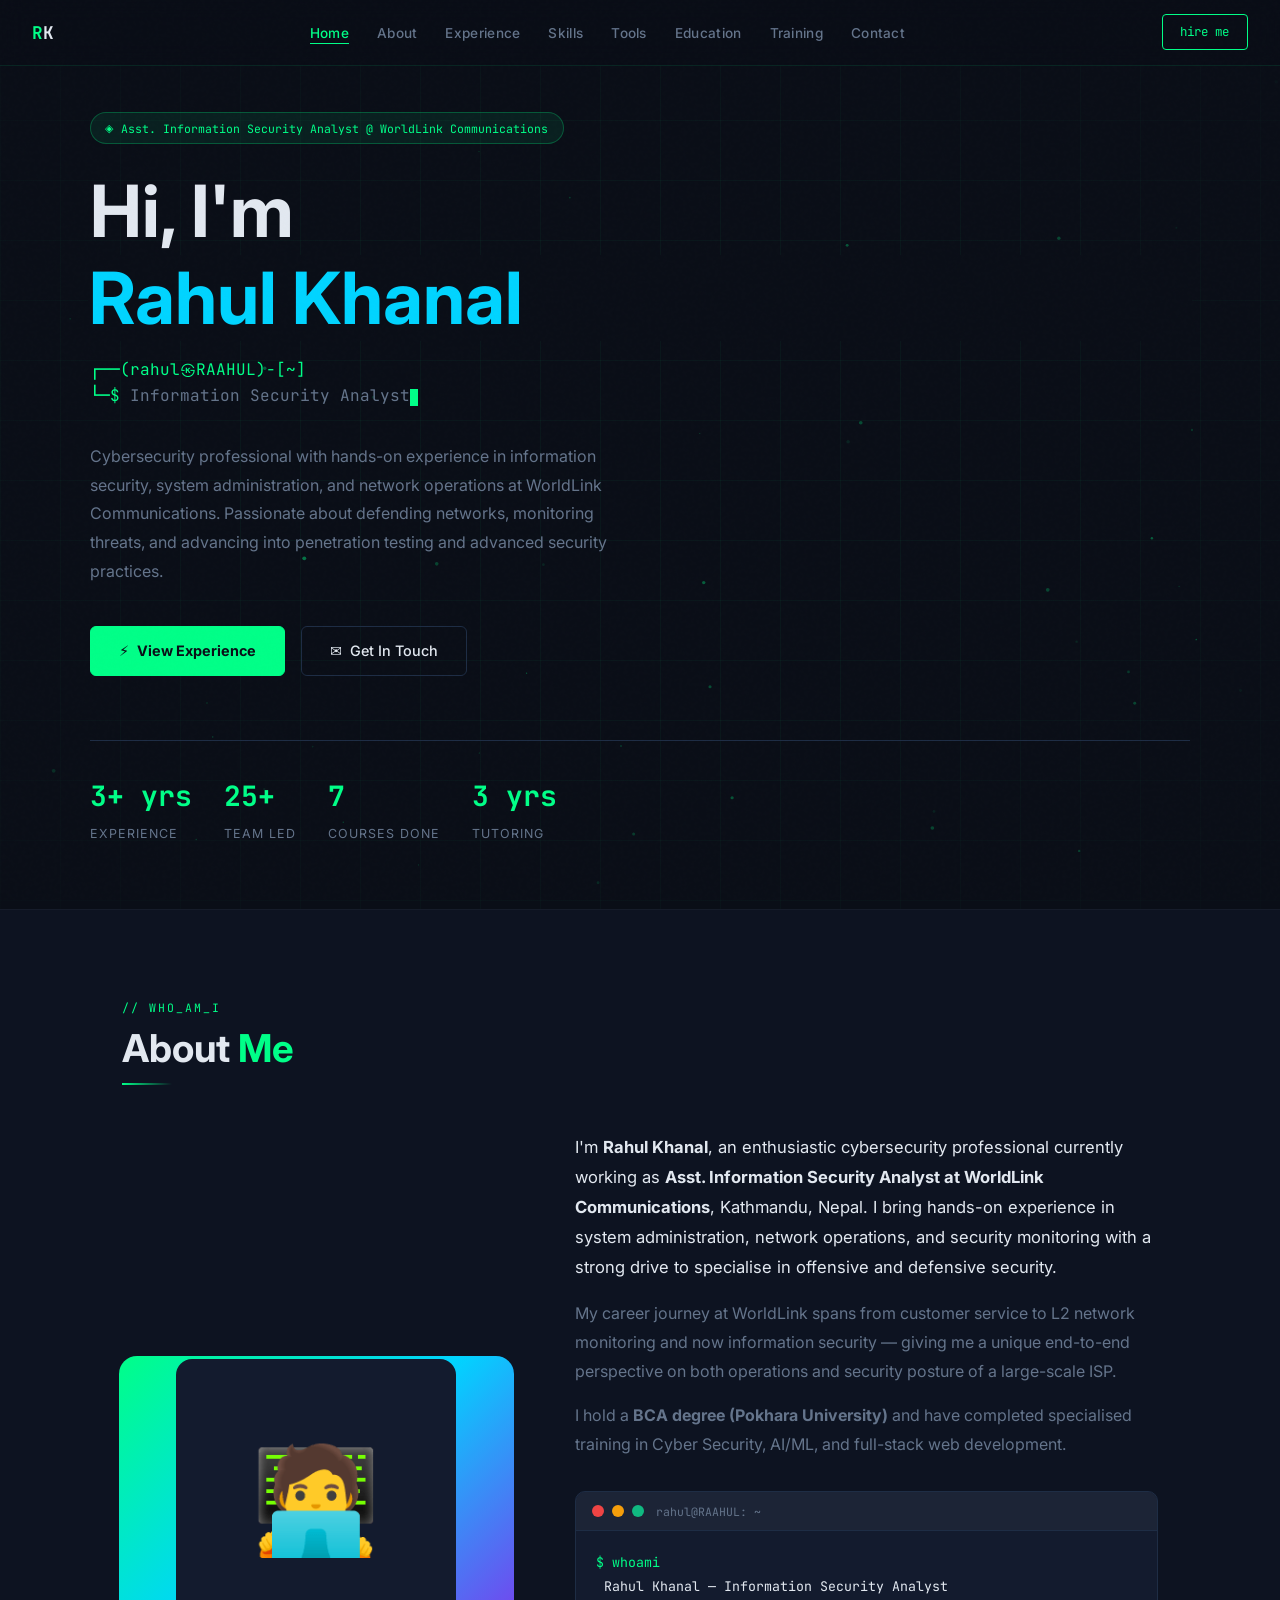
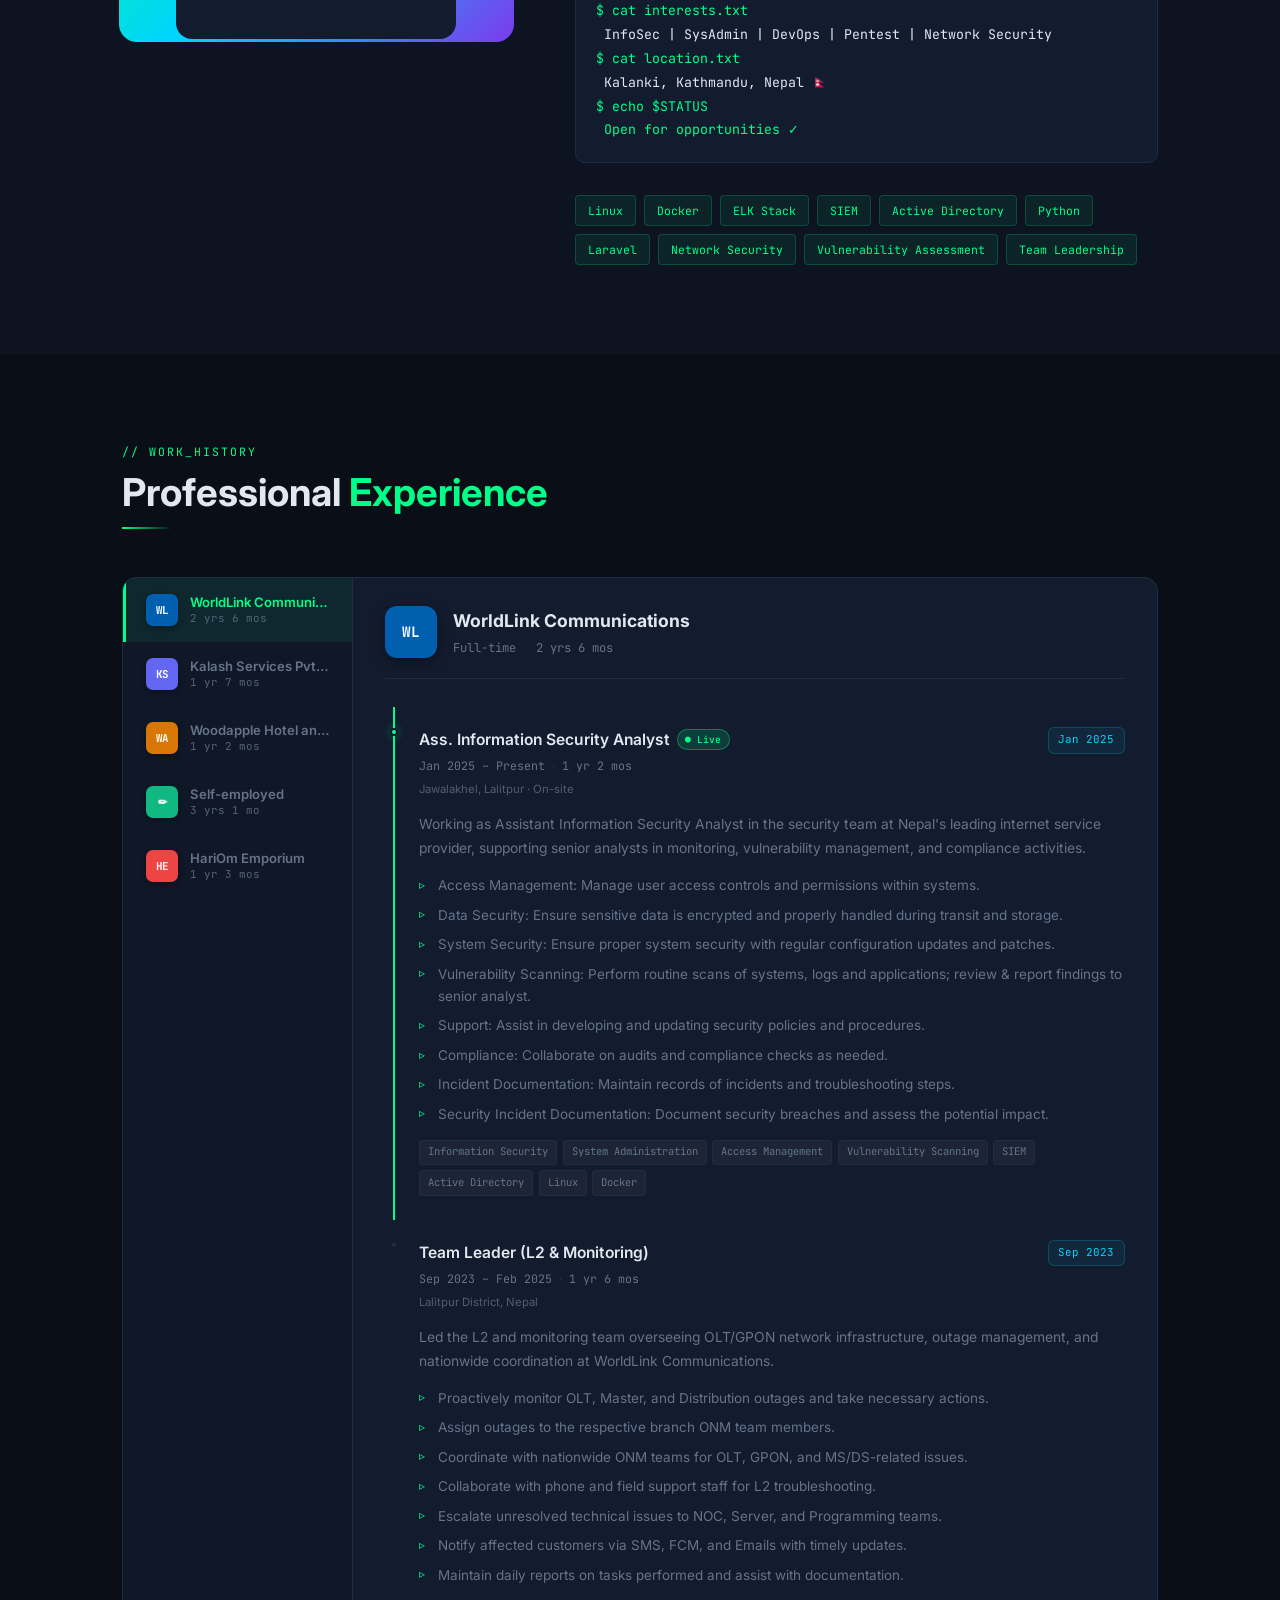
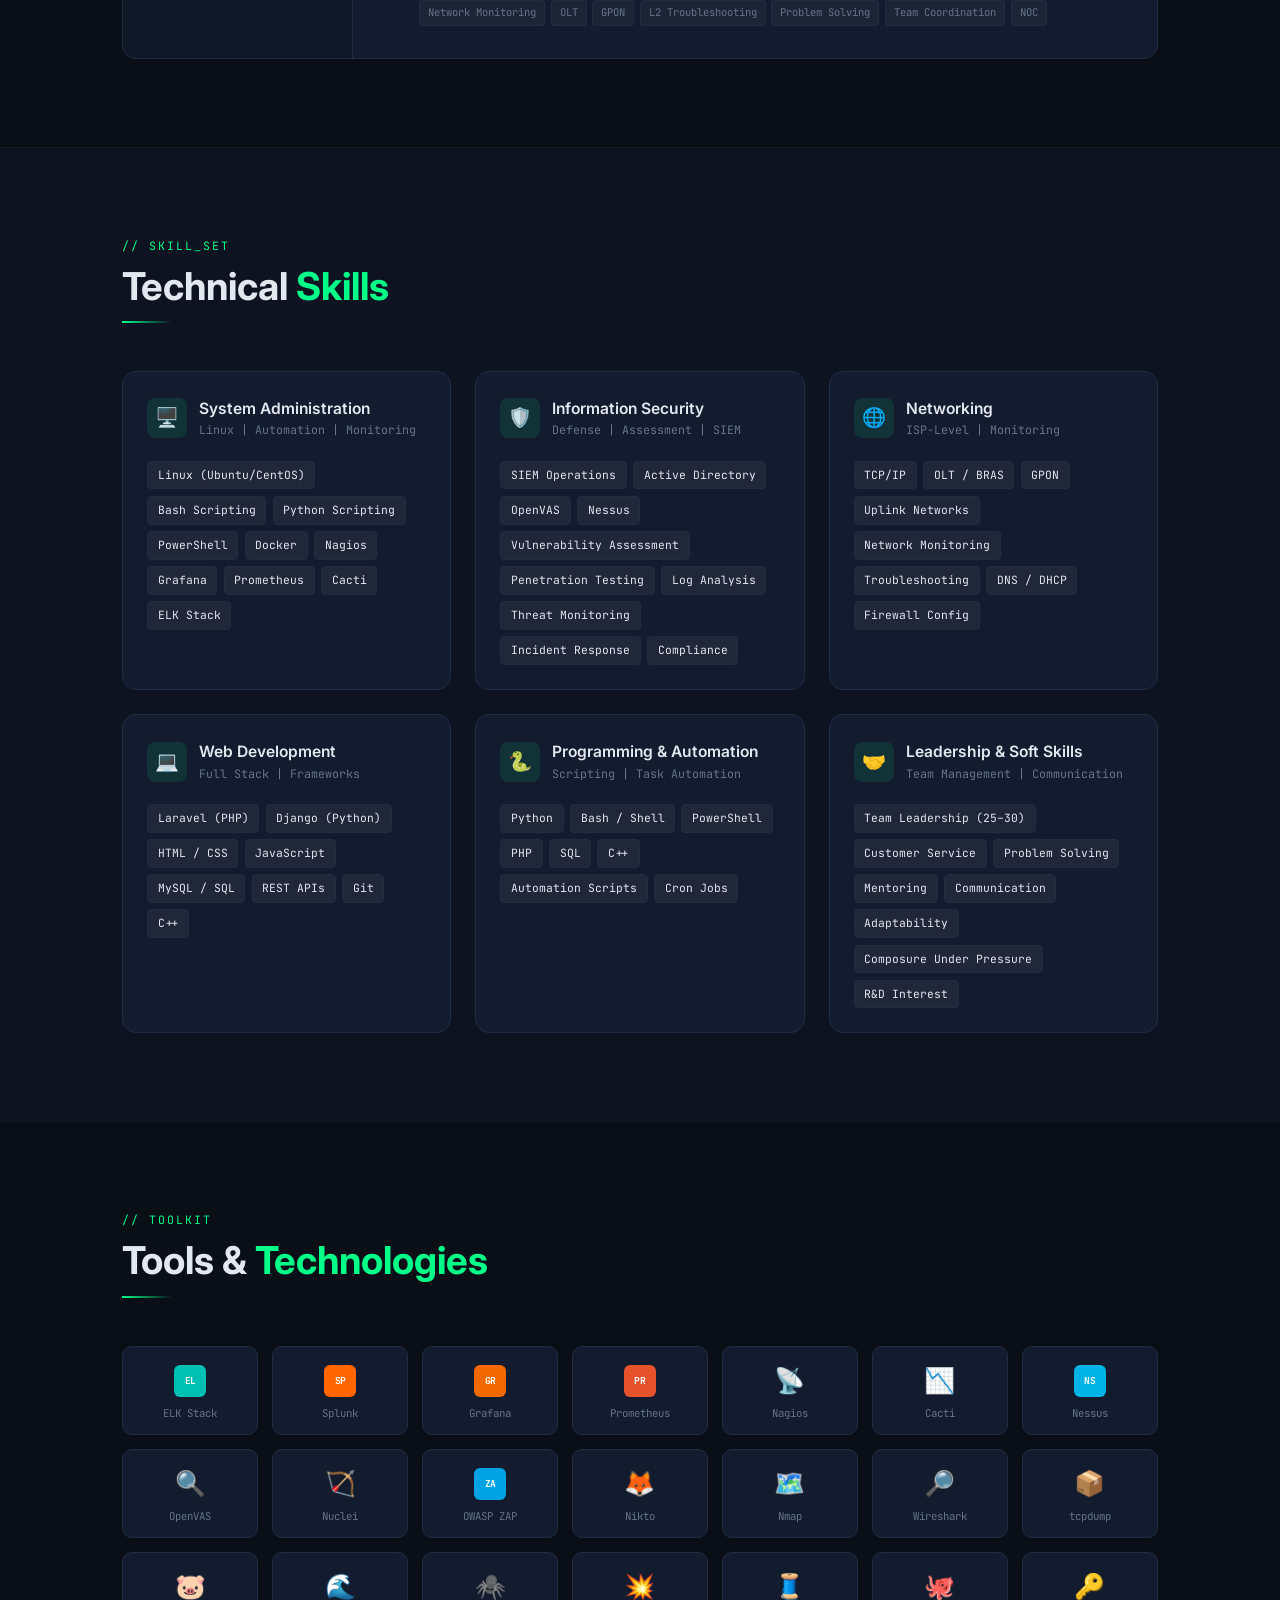
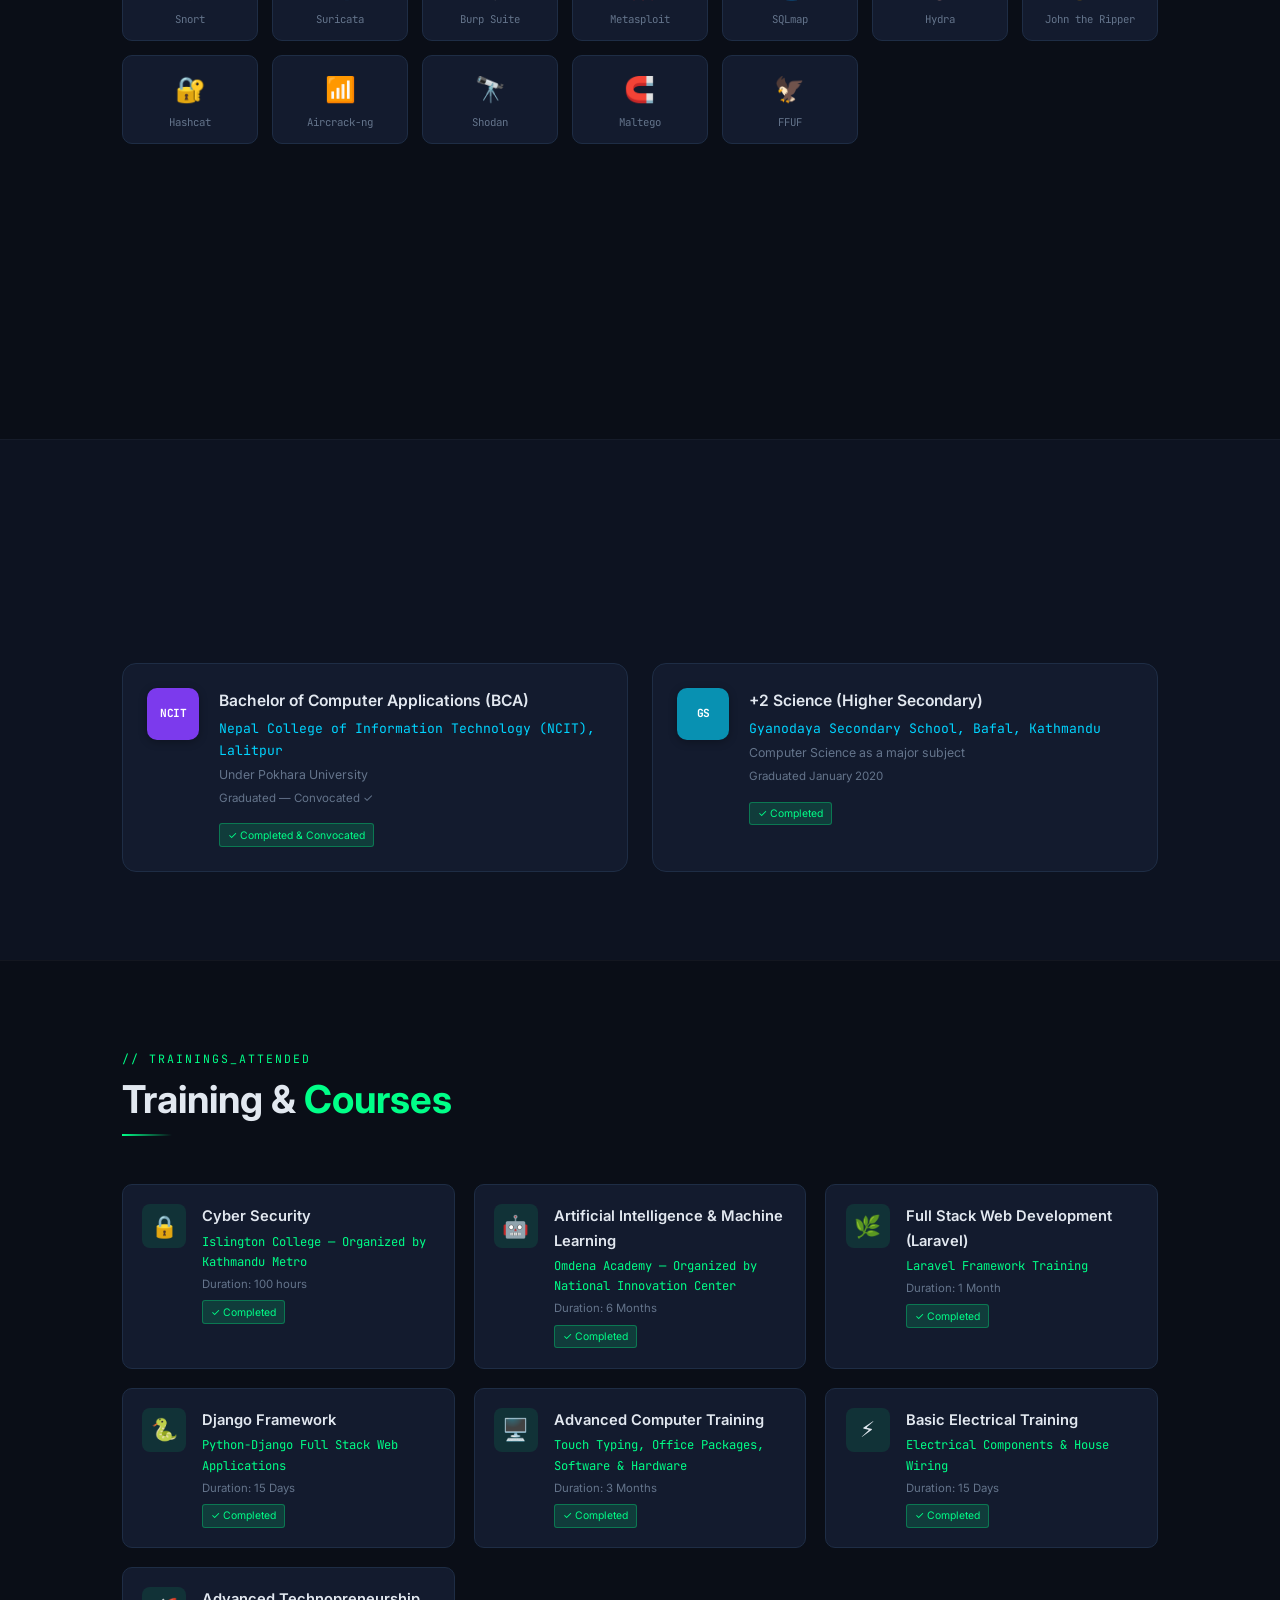
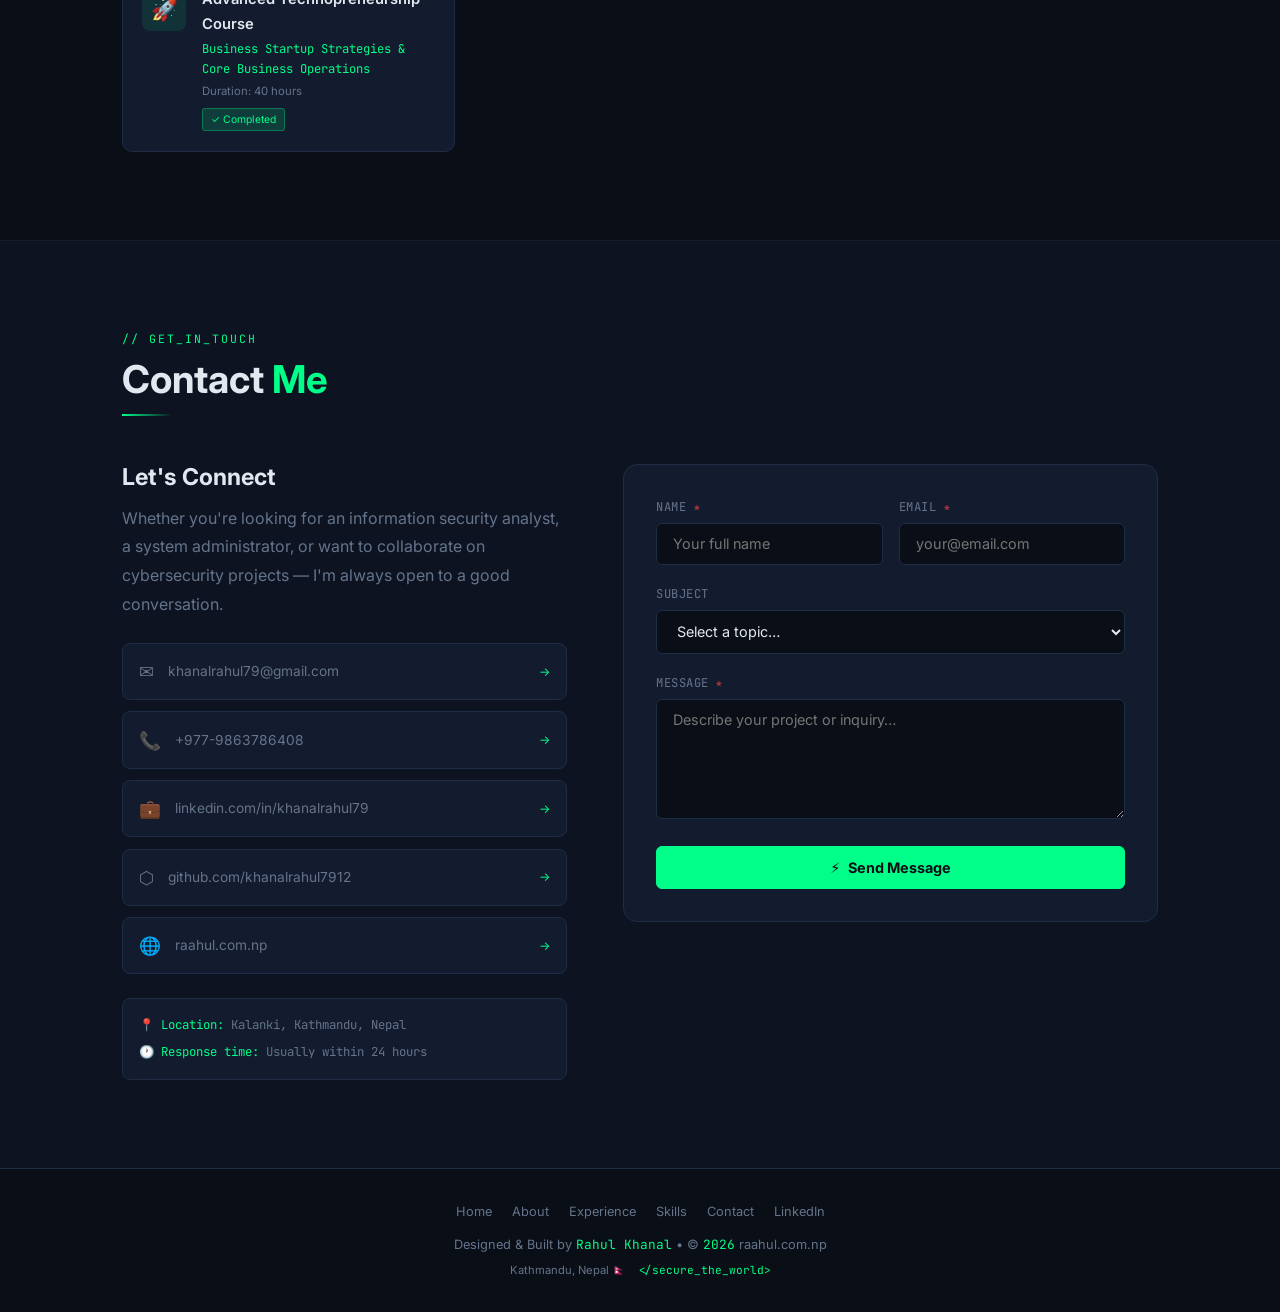
==== commit 3934d9a2: "Full project reconstruction: css/ modules, tab experience, overflow fixes, safeColor validation New " ====
--- a/index.html
+++ b/index.html
@@ -3,22 +3,40 @@
 <head>
   <meta charset="UTF-8" />
   <meta name="viewport" content="width=device-width, initial-scale=1.0" />
-  <meta name="description" content="Rahul Khanal — Ass. Information Security Analyst at WorldLink Communications. Skilled in system administration, SIEM, network security, and DevOps — Kathmandu, Nepal." />
-  <meta name="keywords" content="Rahul Khanal, information security analyst, cybersecurity, Nepal, WorldLink Communications, system administration, network security, SIEM, ELK stack, Docker" />
+  <meta name="description"
+        content="Rahul Khanal — Information Security Analyst at WorldLink Communications. Skilled in system administration, SIEM, network security, vulnerability assessment — Kathmandu, Nepal." />
+  <meta name="keywords"
+        content="Rahul Khanal, information security analyst, cybersecurity, Nepal, WorldLink Communications, system administration, network security, SIEM, ELK stack, Docker" />
   <meta name="author" content="Rahul Khanal" />
-  <meta property="og:title" content="Rahul Khanal | Information Security Analyst" />
+  <meta property="og:title"       content="Rahul Khanal | Information Security Analyst" />
   <meta property="og:description" content="Information Security Analyst at WorldLink Communications. Network security, SIEM, vulnerability assessment — Kathmandu, Nepal." />
-  <meta property="og:type" content="website" />
-  <meta property="og:url" content="https://raahul.com.np" />
+  <meta property="og:type"        content="website" />
+  <meta property="og:url"         content="https://raahul.com.np" />
   <title>Rahul Khanal | Information Security Analyst</title>
 
-  <!-- Fonts -->
+  <!-- Google Fonts -->
   <link rel="preconnect" href="https://fonts.googleapis.com" />
   <link rel="preconnect" href="https://fonts.gstatic.com" crossorigin />
-  <link href="https://fonts.googleapis.com/css2?family=Inter:wght@400;500;600;700&family=JetBrains+Mono:wght@400;500;700&display=swap" rel="stylesheet" />
-
-  <!-- Styles -->
-  <link rel="stylesheet" href="style.css" />
+  <link href="https://fonts.googleapis.com/css2?family=Inter:wght@400;500;600;700&family=JetBrains+Mono:wght@400;500;700&display=swap"
+        rel="stylesheet" />
+
+  <!--
+    ═══════════════════════════════════════════════
+    STYLESHEETS — modular css/ folder
+      base.css        variables, reset, animations, utilities
+      navbar.css      navigation & hamburger
+      hero.css        hero section
+      experience.css  tab-based experience section
+      sections.css    about, skills, tools, edu, training, contact, footer
+      responsive.css  all media queries
+    ═══════════════════════════════════════════════
+  -->
+  <link rel="stylesheet" href="css/base.css" />
+  <link rel="stylesheet" href="css/navbar.css" />
+  <link rel="stylesheet" href="css/hero.css" />
+  <link rel="stylesheet" href="css/experience.css" />
+  <link rel="stylesheet" href="css/sections.css" />
+  <link rel="stylesheet" href="css/responsive.css" />
 
   <!-- Favicon -->
   <link rel="icon" href="data:image/svg+xml,<svg xmlns='http://www.w3.org/2000/svg' viewBox='0 0 100 100'><text y='.9em' font-size='90'>🔐</text></svg>" />
@@ -52,13 +70,13 @@
      HERO
 ══════════════════════════════════════════════════ -->
 <section id="home" class="hero">
-  <canvas id="particleCanvas" class="particle-canvas"></canvas>
-  <div class="hero-grid"></div>
+  <canvas id="particleCanvas" class="particle-canvas" aria-hidden="true"></canvas>
+  <div class="hero-grid" aria-hidden="true"></div>
 
   <div class="hero-content">
 
     <div class="hero-badge">
-      <span>Ass. Information Security Analyst @ WorldLink Communications</span>
+      <span>Asst. Information Security Analyst @ WorldLink Communications</span>
     </div>
 
     <h1 class="hero-title">
@@ -67,7 +85,8 @@
     </h1>
 
     <p class="hero-terminal">
-      <span class="prompt">┌──(rahul㉿RAAHUL)-[~]<br>└─$ </span><span id="typed-text"></span><span class="cursor"></span>
+      <span class="prompt">┌──(rahul㉿RAAHUL)-[~]<br>└─$ </span><span
+        id="typed-text"></span><span class="cursor" aria-hidden="true"></span>
     </p>
 
     <p class="hero-desc">
@@ -79,17 +98,15 @@
 
     <div class="hero-actions">
       <a href="#experience" class="btn-primary">
-        <span>⚡</span> View Experience
+        <span aria-hidden="true">⚡</span> View Experience
       </a>
       <a href="#contact" class="btn-outline">
-        <span>✉</span> Get In Touch
+        <span aria-hidden="true">✉</span> Get In Touch
       </a>
     </div>
 
-    <!-- Stats rendered by render.js from data.js HERO.stats -->
-    <div class="hero-stats" id="heroStats">
-      <!-- Populated by js/render.js -->
-    </div>
+    <!-- Populated by js/render.js from data.js HERO.stats -->
+    <div class="hero-stats" id="heroStats" aria-label="Career stats"></div>
 
   </div>
 </section>
@@ -108,37 +125,36 @@
     <div class="about-grid">
       <div class="about-avatar-wrap reveal">
         <!--
-          PHOTO: Replace the emoji below with:
+          PHOTO: Replace the emoji with:
           <img src="assets/photo.jpg" alt="Rahul Khanal" class="avatar-photo" />
-          and place your photo in the assets/ folder.
+          Place your photo (ideally 400×400 px or square) in the assets/ folder.
         -->
-        <div class="avatar-box" aria-label="Rahul Khanal">
-          🧑‍💻
-        </div>
+        <div class="avatar-box" aria-label="Rahul Khanal">🧑‍💻</div>
       </div>
 
       <div class="about-text reveal">
         <p>
-          I'm <strong>Rahul Khanal</strong>, an enthusiastic cybersecurity professional currently
-          working as <strong>Ass. Information Security Analyst at WorldLink Communications</strong>,
-          Kathmandu, Nepal. I bring hands-on experience in system administration, network operations,
-          and security monitoring with a strong drive to specialise in offensive and defensive security.
+          I'm <strong>Rahul Khanal</strong>, an enthusiastic cybersecurity professional
+          currently working as <strong>Asst. Information Security Analyst at WorldLink
+          Communications</strong>, Kathmandu, Nepal. I bring hands-on experience in system
+          administration, network operations, and security monitoring with a strong drive
+          to specialise in offensive and defensive security.
         </p>
         <p>
-          My career journey at WorldLink spans from customer service to L2 monitoring and now
-          information security — giving me a unique end-to-end perspective on both operations and
-          security posture of a large-scale ISP.
+          My career journey at WorldLink spans from customer service to L2 network
+          monitoring and now information security — giving me a unique end-to-end
+          perspective on both operations and security posture of a large-scale ISP.
         </p>
         <p>
-          I hold a <strong>BCA degree (Pokhara University)</strong> and have completed specialised
-          training in Cyber Security, AI/ML, and full-stack web development.
+          I hold a <strong>BCA degree (Pokhara University)</strong> and have completed
+          specialised training in Cyber Security, AI/ML, and full-stack web development.
         </p>
 
-        <div class="terminal-card">
+        <div class="terminal-card" aria-label="Terminal summary">
           <div class="terminal-header">
-            <div class="t-dot t-red"></div>
-            <div class="t-dot t-yellow"></div>
-            <div class="t-dot t-green"></div>
+            <div class="t-dot t-red"  aria-hidden="true"></div>
+            <div class="t-dot t-yellow" aria-hidden="true"></div>
+            <div class="t-dot t-green"  aria-hidden="true"></div>
             <span class="terminal-title">rahul@RAAHUL: ~</span>
           </div>
           <div class="terminal-body">
@@ -153,10 +169,8 @@
           </div>
         </div>
 
-        <!-- Tags rendered by render.js from data.js ABOUT_TAGS -->
-        <div class="about-tags" id="aboutTags">
-          <!-- Populated by js/render.js -->
-        </div>
+        <!-- Populated by js/render.js from data.js ABOUT_TAGS -->
+        <div class="about-tags" id="aboutTags" aria-label="Key skills"></div>
       </div>
     </div>
   </div>
@@ -165,7 +179,7 @@
 <!-- ═══════════════════════════════════════════════
      EXPERIENCE
 ══════════════════════════════════════════════════ -->
-<section id="experience" class="section-alt-bg">
+<section id="experience">
   <div class="container">
     <div class="section-header reveal">
       <span class="section-tag">// work_history</span>
@@ -173,17 +187,19 @@
       <div class="section-line"></div>
     </div>
 
-    <!-- Populated by js/render.js from data.js EXPERIENCE -->
-    <div id="experienceContainer">
-      <!-- Accordion company blocks rendered here -->
-    </div>
+    <!--
+      Populated by js/render.js from data.js EXPERIENCE.
+      Tab-based layout: company tabs on left, role details on right.
+      On mobile: horizontal scrollable tabs at top.
+    -->
+    <div id="experienceContainer" class="reveal"></div>
   </div>
 </section>
 
 <!-- ═══════════════════════════════════════════════
      SKILLS
 ══════════════════════════════════════════════════ -->
-<section id="skills" class="section-bg2">
+<section id="skills">
   <div class="container">
     <div class="section-header reveal">
       <span class="section-tag">// skill_set</span>
@@ -192,9 +208,7 @@
     </div>
 
     <!-- Populated by js/render.js from data.js SKILLS -->
-    <div class="skills-grid" id="skillsGrid">
-      <!-- Skill cards rendered here -->
-    </div>
+    <div class="skills-grid" id="skillsGrid" aria-label="Technical skill categories"></div>
   </div>
 </section>
 
@@ -210,16 +224,14 @@
     </div>
 
     <!-- Populated by js/render.js from data.js TOOLS -->
-    <div class="tools-grid" id="toolsGrid">
-      <!-- Tool chips rendered here -->
-    </div>
+    <div class="tools-grid" id="toolsGrid" aria-label="Tools and technologies"></div>
   </div>
 </section>
 
 <!-- ═══════════════════════════════════════════════
      EDUCATION
 ══════════════════════════════════════════════════ -->
-<section id="education" class="section-bg2">
+<section id="education">
   <div class="container">
     <div class="section-header reveal">
       <span class="section-tag">// education</span>
@@ -228,9 +240,7 @@
     </div>
 
     <!-- Populated by js/render.js from data.js EDUCATION -->
-    <div class="edu-grid" id="eduGrid">
-      <!-- Education cards rendered here -->
-    </div>
+    <div class="edu-grid" id="eduGrid" aria-label="Academic qualifications"></div>
   </div>
 </section>
 
@@ -246,16 +256,14 @@
     </div>
 
     <!-- Populated by js/render.js from data.js TRAINING -->
-    <div class="cert-grid" id="trainingGrid">
-      <!-- Training cards rendered here -->
-    </div>
+    <div class="cert-grid" id="trainingGrid" aria-label="Training and courses completed"></div>
   </div>
 </section>
 
 <!-- ═══════════════════════════════════════════════
      CONTACT
 ══════════════════════════════════════════════════ -->
-<section id="contact" class="section-alt-bg">
+<section id="contact">
   <div class="container">
     <div class="section-header reveal">
       <span class="section-tag">// get_in_touch</span>
@@ -265,39 +273,42 @@
 
     <div class="contact-wrap">
 
-      <!-- ── LEFT: Info ── -->
+      <!-- ── Left: Contact Info ── -->
       <div class="contact-info reveal">
         <h3>Let's Connect</h3>
         <p>
-          Whether you're looking for an information security analyst, a system administrator,
-          or want to collaborate on cybersecurity projects — I'm always open to a good conversation.
+          Whether you're looking for an information security analyst, a system
+          administrator, or want to collaborate on cybersecurity projects —
+          I'm always open to a good conversation.
         </p>
 
         <div class="contact-links">
           <a href="mailto:khanalrahul79@gmail.com" class="contact-link-item">
-            <span class="icon">✉️</span>
+            <span class="icon" aria-hidden="true">✉️</span>
             <span>khanalrahul79@gmail.com</span>
-            <span class="contact-arrow">→</span>
+            <span class="contact-arrow" aria-hidden="true">→</span>
           </a>
           <a href="tel:+9779863786408" class="contact-link-item">
-            <span class="icon">📞</span>
+            <span class="icon" aria-hidden="true">📞</span>
             <span>+977-9863786408</span>
-            <span class="contact-arrow">→</span>
+            <span class="contact-arrow" aria-hidden="true">→</span>
           </a>
-          <a href="https://linkedin.com/in/khanalrahul79" target="_blank" rel="noopener noreferrer" class="contact-link-item">
-            <span class="icon">💼</span>
+          <a href="https://linkedin.com/in/khanalrahul79" target="_blank"
+             rel="noopener noreferrer" class="contact-link-item">
+            <span class="icon" aria-hidden="true">💼</span>
             <span>linkedin.com/in/khanalrahul79</span>
-            <span class="contact-arrow">→</span>
+            <span class="contact-arrow" aria-hidden="true">→</span>
           </a>
-          <a href="https://github.com/khanalrahul7912" target="_blank" rel="noopener noreferrer" class="contact-link-item">
-            <span class="icon">⬡</span>
+          <a href="https://github.com/khanalrahul7912" target="_blank"
+             rel="noopener noreferrer" class="contact-link-item">
+            <span class="icon" aria-hidden="true">⬡</span>
             <span>github.com/khanalrahul7912</span>
-            <span class="contact-arrow">→</span>
+            <span class="contact-arrow" aria-hidden="true">→</span>
           </a>
           <a href="https://raahul.com.np" class="contact-link-item">
-            <span class="icon">🌐</span>
+            <span class="icon" aria-hidden="true">🌐</span>
             <span>raahul.com.np</span>
-            <span class="contact-arrow">→</span>
+            <span class="contact-arrow" aria-hidden="true">→</span>
           </a>
         </div>
 
@@ -307,23 +318,25 @@
         </div>
       </div>
 
-      <!-- ── RIGHT: Form ── -->
+      <!-- ── Right: Contact Form ── -->
       <div class="contact-form reveal">
+        <!--
+          Form sends real emails via FormSubmit.co.
+          First submission sends a one-time activation email to
+          khanalrahul79@gmail.com — click "Activate Form" to enable.
+        -->
         <div id="formStatus" class="form-status" role="alert" aria-live="polite"></div>
-        <!--
-          Form uses FormSubmit.co for real email delivery.
-          First submission triggers a one-time activation email
-          to khanalrahul79@gmail.com — click "Activate Form" to enable.
-        -->
         <form id="contactForm" novalidate autocomplete="on">
           <div class="form-row">
             <div class="form-group">
-              <label for="name">Name <span class="required">*</span></label>
-              <input type="text" id="name" name="name" placeholder="Your full name" required autocomplete="name" />
+              <label for="name">Name <span class="required" aria-hidden="true">*</span></label>
+              <input type="text" id="name" name="name"
+                     placeholder="Your full name" required autocomplete="name" />
             </div>
             <div class="form-group">
-              <label for="email">Email <span class="required">*</span></label>
-              <input type="email" id="email" name="email" placeholder="your@email.com" required autocomplete="email" />
+              <label for="email">Email <span class="required" aria-hidden="true">*</span></label>
+              <input type="email" id="email" name="email"
+                     placeholder="your@email.com" required autocomplete="email" />
             </div>
           </div>
           <div class="form-group">
@@ -337,11 +350,13 @@
             </select>
           </div>
           <div class="form-group">
-            <label for="message">Message <span class="required">*</span></label>
-            <textarea id="message" name="message" placeholder="Describe your project or inquiry…" required rows="5"></textarea>
+            <label for="message">Message <span class="required" aria-hidden="true">*</span></label>
+            <textarea id="message" name="message"
+                      placeholder="Describe your project or inquiry…"
+                      required rows="5"></textarea>
           </div>
           <button type="submit" class="btn-primary btn-full">
-            <span>⚡</span> Send Message
+            <span aria-hidden="true">⚡</span> Send Message
           </button>
         </form>
       </div>
@@ -355,34 +370,35 @@
 ══════════════════════════════════════════════════ -->
 <footer>
   <div class="footer-content">
-    <div class="footer-links">
+    <nav class="footer-links" aria-label="Footer navigation">
       <a href="#home">Home</a>
       <a href="#about">About</a>
       <a href="#experience">Experience</a>
       <a href="#skills">Skills</a>
       <a href="#contact">Contact</a>
-      <a href="https://linkedin.com/in/khanalrahul79" target="_blank" rel="noopener noreferrer">LinkedIn</a>
-    </div>
+      <a href="https://linkedin.com/in/khanalrahul79"
+         target="_blank" rel="noopener noreferrer">LinkedIn</a>
+    </nav>
     <p>
       Designed &amp; Built by <span>Rahul Khanal</span> &bull;
       &copy; <span id="year"></span> raahul.com.np
     </p>
     <p class="footer-note">
-      Kathmandu, Nepal 🇳🇵 &nbsp;|&nbsp;
+      Kathmandu, Nepal 🇳🇵 &nbsp;&nbsp;
       <span class="footer-hack-tag">&lt;/secure_the_world&gt;</span>
     </p>
   </div>
 </footer>
 
-<!-- Scroll to top button -->
+<!-- Scroll to top -->
 <button id="scrollTop" class="scroll-top" aria-label="Back to top">↑</button>
 
 <!--
   ═══════════════════════════════════════════════
-  SCRIPTS — load order matters:
-    1. data.js   — defines all content variables
-    2. render.js — reads data.js and fills DOM sections
-    3. app.js    — adds interactions (nav, form, animations)
+  SCRIPTS — load order:
+    1. js/data.js   — all site content (edit this to update anything)
+    2. js/render.js — reads data and populates section containers
+    3. js/app.js    — nav, animations, form submission
   ═══════════════════════════════════════════════
 -->
 <script src="js/data.js"></script>
--- a/css/base.css
+++ b/css/base.css
@@ -0,0 +1,262 @@
+/* ═══════════════════════════════════════════════════════
+   BASE — Variables, Reset, Typography, Utilities,
+          Animations, Shared Components
+   css/base.css
+══════════════════════════════════════════════════════ */
+
+/* ── CSS Custom Properties ──────────────────────────── */
+:root {
+  --bg:         #0a0e17;
+  --bg2:        #0d1321;
+  --card:       #131b2e;
+  --card2:      #0f1728;
+  --border:     #1e2d45;
+  --green:      #00ff88;
+  --cyan:       #00d4ff;
+  --purple:     #7c3aed;
+  --red:        #ef4444;
+  --text:       #e2e8f0;
+  --muted:      #64748b;
+  --font-mono:  'JetBrains Mono', 'Fira Code', 'Courier New', monospace;
+  --font-sans:  'Inter', system-ui, -apple-system, sans-serif;
+  --transition: .3s cubic-bezier(.4,0,.2,1);
+  --radius:     10px;
+  --radius-lg:  14px;
+  --shadow:     0 4px 24px rgba(0,0,0,.45);
+}
+
+/* ── Reset ──────────────────────────────────────────── */
+*,*::before,*::after { box-sizing: border-box; margin: 0; padding: 0; }
+html  { scroll-behavior: smooth; font-size: 16px; }
+body  {
+  background: var(--bg);
+  color: var(--text);
+  font-family: var(--font-sans);
+  line-height: 1.65;
+  overflow-x: hidden;
+}
+img,video,svg { max-width: 100%; display: block; }
+button { font-family: inherit; cursor: pointer; }
+ul { list-style: none; }
+
+/* ── Scrollbar ──────────────────────────────────────── */
+::-webkit-scrollbar       { width: 5px; }
+::-webkit-scrollbar-track { background: var(--bg); }
+::-webkit-scrollbar-thumb { background: var(--green); border-radius: 3px; }
+
+/* ── Selection ──────────────────────────────────────── */
+::selection { background: rgba(0,255,136,.25); color: var(--green); }
+
+/* ── Typography ─────────────────────────────────────── */
+h1,h2,h3,h4 { font-weight: 700; line-height: 1.2; }
+a { color: var(--green); text-decoration: none; transition: color var(--transition); }
+a:hover { color: var(--cyan); }
+
+/* ── Noise Overlay ──────────────────────────────────── */
+body::before {
+  content: '';
+  position: fixed; inset: 0;
+  background-image: url("data:image/svg+xml,%3Csvg viewBox='0 0 256 256' xmlns='http://www.w3.org/2000/svg'%3E%3Cfilter id='n'%3E%3CfeTurbulence type='fractalNoise' baseFrequency='0.9' numOctaves='4' stitchTiles='stitch'/%3E%3C/filter%3E%3Crect width='100%25' height='100%25' filter='url(%23n)' opacity='0.04'/%3E%3C/svg%3E");
+  pointer-events: none;
+  z-index: 9999;
+  opacity: .35;
+}
+
+/* ── Section Wrapper ────────────────────────────────── */
+section {
+  padding: 5.5rem 0;
+  position: relative;
+  overflow: hidden;
+}
+/* Subtle separator between sections */
+section:not(#home) {
+  border-top: 1px solid rgba(255,255,255,.04);
+}
+
+/* ── Section Backgrounds ────────────────────────────── */
+#home       { background: var(--bg);  }
+#about      { background: var(--bg2); }
+#experience { background: var(--bg);  }
+#skills     { background: var(--bg2); }
+#tools      { background: var(--bg);  }
+#education  { background: var(--bg2); }
+#training   { background: var(--bg);  }
+#contact    { background: var(--bg2); }
+
+/* ── Container ──────────────────────────────────────── */
+.container {
+  max-width: 1100px;
+  margin: 0 auto;
+  padding: 0 2rem;
+  width: 100%;
+}
+
+/* ── Section Header ─────────────────────────────────── */
+.section-header { margin-bottom: 3rem; }
+.section-tag {
+  display: block;
+  font-family: var(--font-mono);
+  font-size: .72rem;
+  color: var(--green);
+  text-transform: uppercase;
+  letter-spacing: 2px;
+  margin-bottom: .5rem;
+}
+.section-title {
+  font-size: clamp(1.6rem, 4vw, 2.4rem);
+  color: var(--text);
+}
+.section-title span { color: var(--green); }
+.section-line {
+  width: 50px; height: 2px;
+  background: linear-gradient(90deg, var(--green), transparent);
+  margin-top: .75rem;
+}
+
+/* ── Buttons ────────────────────────────────────────── */
+.btn-primary {
+  display: inline-flex; align-items: center; gap: .5rem;
+  padding: .75rem 1.75rem;
+  background: var(--green); color: #0a0e17;
+  font-weight: 700; font-size: .9rem;
+  border: 1px solid var(--green); border-radius: 6px;
+  transition: all var(--transition);
+}
+.btn-primary:hover {
+  background: transparent; color: var(--green);
+  box-shadow: 0 0 24px rgba(0,255,136,.3);
+}
+.btn-outline {
+  display: inline-flex; align-items: center; gap: .5rem;
+  padding: .75rem 1.75rem;
+  background: transparent; color: var(--text);
+  font-weight: 500; font-size: .9rem;
+  border: 1px solid var(--border); border-radius: 6px;
+  transition: all var(--transition);
+}
+.btn-outline:hover { border-color: var(--green); color: var(--green); }
+.btn-full { width: 100%; justify-content: center; }
+
+/* ── Generic Tags ───────────────────────────────────── */
+.tag {
+  font-family: var(--font-mono); font-size: .72rem;
+  padding: .3rem .75rem;
+  background: rgba(0,255,136,.07);
+  border: 1px solid rgba(0,255,136,.2);
+  border-radius: 4px; color: var(--green);
+}
+.required { color: var(--red); font-size: .8em; }
+
+/* ── Scroll To Top ──────────────────────────────────── */
+.scroll-top {
+  position: fixed; bottom: 1.5rem; right: 1.5rem; z-index: 900;
+  width: 40px; height: 40px;
+  background: var(--card);
+  border: 1px solid rgba(0,255,136,.3);
+  border-radius: 8px;
+  display: flex; align-items: center; justify-content: center;
+  color: var(--green); font-size: 1rem;
+  opacity: 0; pointer-events: none;
+  transition: all var(--transition);
+}
+.scroll-top.visible { opacity: 1; pointer-events: auto; }
+.scroll-top:hover { background: rgba(0,255,136,.1); transform: translateY(-3px); }
+
+/* ── Scroll Reveal ──────────────────────────────────── */
+.reveal {
+  opacity: 0;
+  transform: translateY(24px);
+  transition: opacity .6s ease, transform .6s ease;
+}
+.reveal.visible { opacity: 1; transform: none; }
+
+/* ── Particle Canvas ────────────────────────────────── */
+.particle-canvas { position: absolute; inset: 0; pointer-events: none; z-index: 0; }
+
+/* ── Terminal Card ──────────────────────────────────── */
+.terminal-card {
+  background: var(--card); border: 1px solid var(--border);
+  border-radius: var(--radius); overflow: hidden; margin: 2rem 0;
+}
+.terminal-header {
+  display: flex; align-items: center; gap: .5rem;
+  padding: .6rem 1rem;
+  background: rgba(255,255,255,.04);
+  border-bottom: 1px solid var(--border);
+}
+.t-dot { width: 12px; height: 12px; border-radius: 50%; flex-shrink: 0; }
+.t-red    { background: #ef4444; }
+.t-yellow { background: #f59e0b; }
+.t-green  { background: #10b981; }
+.terminal-title {
+  font-family: var(--font-mono); font-size: .72rem;
+  color: var(--muted); margin-left: .25rem;
+}
+.terminal-body {
+  padding: 1.25rem;
+  font-family: var(--font-mono); font-size: .83rem;
+  line-height: 1.8; color: var(--muted);
+}
+.t-cmd            { color: var(--green); }
+.t-output         { color: var(--text); padding-left: .5rem; }
+.t-output.t-success { color: var(--green); }
+
+/* ── Glitch Effect ──────────────────────────────────── */
+.glitch { position: relative; }
+.glitch::before,
+.glitch::after {
+  content: attr(data-text);
+  position: absolute; left: 0; top: 0;
+  width: 100%; overflow: hidden;
+  background: var(--bg);
+}
+.glitch::before {
+  left: 2px; text-shadow: -1px 0 var(--red);
+  animation: glitch 5s infinite 1s;
+}
+.glitch::after {
+  left: -2px; text-shadow: 1px 0 var(--cyan);
+  animation: glitch 5s infinite 1.5s reverse;
+}
+
+/* ── Nav Overlay ────────────────────────────────────── */
+.nav-overlay {
+  position: fixed; inset: 0;
+  background: rgba(0,0,0,.65);
+  z-index: 998;
+  display: none;
+}
+.nav-overlay.visible { display: block; }
+
+/* ── Keyframes ──────────────────────────────────────── */
+@keyframes fadeDown {
+  from { opacity: 0; transform: translateY(-16px); }
+  to   { opacity: 1; transform: translateY(0); }
+}
+@keyframes fadeUp {
+  from { opacity: 0; transform: translateY(24px); }
+  to   { opacity: 1; transform: translateY(0); }
+}
+@keyframes fadeIn {
+  from { opacity: 0; transform: translateX(-10px); }
+  to   { opacity: 1; transform: translateX(0); }
+}
+@keyframes blink {
+  0%,100% { opacity: 1; }
+  50%     { opacity: 0; }
+}
+@keyframes pulse {
+  0%,100% { opacity: 1; }
+  50%     { opacity: .45; }
+}
+@keyframes rotateBorder {
+  from { filter: hue-rotate(0deg); }
+  to   { filter: hue-rotate(360deg); }
+}
+@keyframes glitch {
+  0%,100% { clip-path: inset(0 0 0 0); transform: none; }
+  20%     { clip-path: inset(20% 0 30% 0); transform: translate(-3px); }
+  40%     { clip-path: inset(50% 0 20% 0); transform: translate(3px); }
+  60%     { clip-path: inset(10% 0 60% 0); transform: translate(-2px); }
+  80%     { clip-path: inset(70% 0 5%  0); transform: translate(2px); }
+}
--- a/css/navbar.css
+++ b/css/navbar.css
@@ -0,0 +1,72 @@
+/* ═══════════════════════════════════════════════════════
+   NAVBAR — Navigation, Hamburger, Mobile Menu
+   css/navbar.css
+══════════════════════════════════════════════════════ */
+
+.navbar {
+  position: fixed; top: 0; left: 0; right: 0; z-index: 1000;
+  display: flex; align-items: center; justify-content: space-between;
+  padding: .9rem 2rem;
+  background: rgba(10,14,23,.85);
+  backdrop-filter: blur(12px);
+  -webkit-backdrop-filter: blur(12px);
+  border-bottom: 1px solid rgba(0,255,136,.1);
+  transition: background var(--transition), border-color var(--transition);
+}
+.navbar.scrolled {
+  background: rgba(10,14,23,.97);
+  border-bottom-color: rgba(0,255,136,.15);
+}
+
+/* ── Logo ───────────────────────────────────────────── */
+.logo {
+  font-family: var(--font-mono);
+  font-size: 1.1rem; font-weight: 700;
+  color: var(--green); letter-spacing: -.5px;
+  flex-shrink: 0;
+}
+.logo span { color: var(--text); }
+
+/* ── Nav Links ──────────────────────────────────────── */
+.nav-links {
+  display: flex; gap: 1.75rem; list-style: none;
+}
+.nav-links a {
+  font-size: .85rem; font-weight: 500;
+  color: var(--muted); letter-spacing: .3px;
+  transition: color var(--transition);
+  position: relative;
+}
+.nav-links a::after {
+  content: '';
+  position: absolute; bottom: -3px; left: 0; right: 0;
+  height: 1px; background: var(--green);
+  transform: scaleX(0); transform-origin: right;
+  transition: transform var(--transition);
+}
+.nav-links a:hover      { color: var(--green); }
+.nav-links a:hover::after,
+.nav-links a.active::after { transform: scaleX(1); transform-origin: left; }
+.nav-links a.active      { color: var(--green); }
+
+/* ── Nav CTA Button ─────────────────────────────────── */
+.nav-cta {
+  font-size: .78rem; font-family: var(--font-mono);
+  padding: .42rem 1.1rem;
+  border: 1px solid var(--green);
+  border-radius: 4px; color: var(--green);
+  transition: all var(--transition);
+  flex-shrink: 0;
+}
+.nav-cta:hover { background: rgba(0,255,136,.1); color: var(--green); }
+
+/* ── Hamburger ──────────────────────────────────────── */
+.hamburger {
+  display: none; flex-direction: column; gap: 5px;
+  padding: 4px; background: none; border: none;
+}
+.hamburger span {
+  display: block; width: 24px; height: 2px;
+  background: var(--text); border-radius: 2px;
+  transition: transform var(--transition), opacity var(--transition);
+}
--- a/css/hero.css
+++ b/css/hero.css
@@ -0,0 +1,110 @@
+/* ═══════════════════════════════════════════════════════
+   HERO — Full-viewport landing section
+   css/hero.css
+══════════════════════════════════════════════════════ */
+
+.hero {
+  min-height: 100vh;
+  display: flex; align-items: center;
+  padding: 7rem 2rem 4rem;
+  position: relative; overflow: hidden;
+}
+
+/* ── Background Grid ────────────────────────────────── */
+.hero-grid {
+  position: absolute; inset: 0; pointer-events: none;
+  background-image:
+    linear-gradient(rgba(0,255,136,.04) 1px, transparent 1px),
+    linear-gradient(90deg, rgba(0,255,136,.04) 1px, transparent 1px);
+  background-size: 60px 60px;
+}
+.hero-grid::after {
+  content: '';
+  position: absolute; inset: 0;
+  background: radial-gradient(ellipse 80% 80% at 50% 50%, transparent 40%, var(--bg));
+}
+
+/* ── Content ────────────────────────────────────────── */
+.hero-content {
+  max-width: 1100px; margin: 0 auto; width: 100%;
+  position: relative; z-index: 1;
+}
+
+/* ── Badge ──────────────────────────────────────────── */
+.hero-badge {
+  display: inline-flex; align-items: center; gap: .5rem;
+  font-family: var(--font-mono); font-size: .72rem;
+  padding: .35rem .9rem;
+  background: rgba(0,255,136,.08);
+  border: 1px solid rgba(0,255,136,.25);
+  border-radius: 999px; color: var(--green);
+  margin-bottom: 1.5rem;
+  animation: fadeDown .6s ease forwards;
+  word-break: break-word;
+}
+.hero-badge::before { content: '◈'; font-size: .7rem; animation: pulse 2s infinite; }
+
+/* ── Title ──────────────────────────────────────────── */
+.hero-title {
+  font-size: clamp(2.2rem, 6vw, 4.5rem);
+  margin-bottom: 1rem;
+  animation: fadeUp .7s .1s ease both;
+  overflow-wrap: break-word;
+}
+.hero-title .line { display: block; }
+.hero-title .name {
+  background: linear-gradient(135deg, var(--green) 0%, var(--cyan) 60%);
+  -webkit-background-clip: text;
+  -webkit-text-fill-color: transparent;
+  background-clip: text;
+}
+.hero-title .role { color: var(--text); }
+
+/* ── Terminal Typewriter ────────────────────────────── */
+.hero-terminal {
+  font-family: var(--font-mono);
+  font-size: clamp(.82rem, 2vw, 1rem);
+  color: var(--muted);
+  margin-bottom: 2rem;
+  animation: fadeUp .7s .2s ease both;
+  overflow-wrap: break-word;
+  word-break: break-all;
+}
+.hero-terminal .prompt { color: var(--green); }
+.hero-terminal .cursor {
+  display: inline-block; width: 8px; height: 1.1em;
+  background: var(--green); vertical-align: text-bottom;
+  animation: blink 1s step-end infinite;
+}
+
+/* ── Description ────────────────────────────────────── */
+.hero-desc {
+  max-width: 540px;
+  font-size: 1rem; color: var(--muted); line-height: 1.8;
+  margin-bottom: 2.5rem;
+  animation: fadeUp .7s .3s ease both;
+}
+
+/* ── Action Buttons ─────────────────────────────────── */
+.hero-actions {
+  display: flex; flex-wrap: wrap; gap: 1rem;
+  animation: fadeUp .7s .4s ease both;
+}
+
+/* ── Stats ──────────────────────────────────────────── */
+.hero-stats {
+  display: flex; flex-wrap: wrap; gap: 2rem;
+  margin-top: 4rem;
+  padding-top: 2rem;
+  border-top: 1px solid var(--border);
+  animation: fadeUp .7s .5s ease both;
+}
+.stat-item { text-align: left; }
+.stat-number {
+  font-family: var(--font-mono); font-size: 1.75rem; font-weight: 700;
+  color: var(--green); display: block;
+}
+.stat-label {
+  font-size: .78rem; color: var(--muted);
+  text-transform: uppercase; letter-spacing: 1px;
+}
--- a/css/experience.css
+++ b/css/experience.css
@@ -0,0 +1,280 @@
+/* ═══════════════════════════════════════════════════════
+   EXPERIENCE — Tab-based layout (LinkedIn style)
+   css/experience.css
+══════════════════════════════════════════════════════ */
+
+/* ── Layout: Two-column grid (tabs | panel) ─────────── */
+.exp-layout {
+  display: grid;
+  grid-template-columns: 230px 1fr;
+  min-height: 380px;
+  border: 1px solid var(--border);
+  border-radius: var(--radius-lg);
+  overflow: hidden;
+  background: var(--card);
+}
+
+/* ══════════════════════════════════════════════════════
+   LEFT: Company Tabs
+══════════════════════════════════════════════════════ */
+.exp-tabs-nav {
+  display: flex;
+  flex-direction: column;
+  border-right: 1px solid var(--border);
+  background: rgba(0,0,0,.15);
+  overflow-y: auto;
+  overflow-x: hidden;
+  /* custom thin scrollbar */
+  scrollbar-width: thin;
+  scrollbar-color: var(--border) transparent;
+}
+.exp-tabs-nav::-webkit-scrollbar       { width: 3px; }
+.exp-tabs-nav::-webkit-scrollbar-thumb { background: var(--border); }
+
+.exp-tab {
+  display: flex;
+  align-items: center;
+  gap: .75rem;
+  padding: 1rem 1.25rem;
+  background: transparent;
+  border: none;
+  border-left: 3px solid transparent;
+  text-align: left;
+  color: var(--muted);
+  font-family: var(--font-sans);
+  font-size: .82rem;
+  transition: all var(--transition);
+  cursor: pointer;
+  width: 100%;
+  flex-shrink: 0;
+}
+.exp-tab:hover {
+  background: rgba(0,255,136,.04);
+  color: var(--text);
+  border-left-color: rgba(0,255,136,.3);
+}
+.exp-tab.active {
+  background: rgba(0,255,136,.07);
+  color: var(--green);
+  border-left-color: var(--green);
+}
+
+/* Tab company logo badge */
+.exp-tab-logo {
+  width: 32px; min-width: 32px; height: 32px;
+  border-radius: 7px;
+  display: flex; align-items: center; justify-content: center;
+  font-family: var(--font-mono);
+  font-size: .68rem; font-weight: 700;
+  color: #fff; letter-spacing: -.5px;
+  flex-shrink: 0;
+  box-shadow: 0 2px 6px rgba(0,0,0,.3);
+}
+
+/* Tab text info */
+.exp-tab-info {
+  display: flex; flex-direction: column; gap: .1rem;
+  min-width: 0; overflow: hidden;
+}
+.exp-tab-name {
+  font-size: .82rem; font-weight: 600; color: inherit;
+  white-space: nowrap; overflow: hidden; text-overflow: ellipsis;
+}
+.exp-tab-dur {
+  font-size: .68rem; color: var(--muted);
+  font-family: var(--font-mono);
+  opacity: .8;
+}
+
+/* ══════════════════════════════════════════════════════
+   RIGHT: Company Panels
+══════════════════════════════════════════════════════ */
+.exp-panels-wrap {
+  overflow: hidden;
+  min-width: 0;
+}
+
+.exp-panel {
+  display: none;
+  padding: 1.75rem 2rem 2rem;
+  animation: fadeIn .25s ease;
+  height: 100%;
+  overflow-y: auto;
+  overflow-x: hidden;
+  scrollbar-width: thin;
+  scrollbar-color: var(--border) transparent;
+}
+.exp-panel::-webkit-scrollbar       { width: 3px; }
+.exp-panel::-webkit-scrollbar-thumb { background: var(--border); }
+.exp-panel.active { display: block; }
+
+/* ── Company Bar (top of panel) ─────────────────────── */
+.exp-panel-company-bar {
+  display: flex; align-items: center; gap: 1rem;
+  padding-bottom: 1.25rem;
+  border-bottom: 1px solid var(--border);
+  margin-bottom: 1.75rem;
+  flex-wrap: wrap;
+}
+
+.exp-panel-logo {
+  width: 52px; min-width: 52px; height: 52px;
+  border-radius: 12px;
+  display: flex; align-items: center; justify-content: center;
+  font-family: var(--font-mono);
+  font-size: .9rem; font-weight: 700;
+  color: #fff;
+  flex-shrink: 0;
+  box-shadow: 0 4px 14px rgba(0,0,0,.35);
+}
+
+.exp-panel-company-name {
+  font-size: 1.1rem; font-weight: 700; color: var(--text);
+  margin-bottom: .2rem;
+  word-break: break-word;
+}
+.exp-panel-company-name a { color: inherit; }
+.exp-panel-company-name a:hover { color: var(--green); }
+
+.exp-panel-meta {
+  font-family: var(--font-mono); font-size: .76rem;
+  color: var(--muted);
+  display: flex; align-items: center; gap: .4rem; flex-wrap: wrap;
+}
+.exp-panel-meta-dot { color: var(--border); }
+
+/* ── Roles List ─────────────────────────────────────── */
+.exp-roles-list {
+  display: flex;
+  flex-direction: column;
+  gap: 0;
+}
+
+/* ── Individual Role Card ───────────────────────────── */
+.exp-role-card {
+  position: relative;
+  padding: 1.25rem 0 1.5rem 1.5rem;
+  border-left: 2px solid var(--border);
+  margin-left: .5rem;
+  transition: border-color var(--transition);
+}
+.exp-role-card:last-child {
+  border-left-color: transparent;
+  padding-bottom: 0;
+}
+.exp-role-card:hover { border-left-color: rgba(0,255,136,.3); }
+.exp-role-card.exp-role-current { border-left-color: var(--green); }
+
+/* Timeline dot */
+.exp-role-card::before {
+  content: '';
+  position: absolute; left: -5px; top: 1.35rem;
+  width: 8px; height: 8px;
+  border-radius: 50%;
+  background: var(--border);
+  border: 2px solid var(--card);
+  transition: background var(--transition);
+}
+.exp-role-card:hover::before         { background: rgba(0,255,136,.6); }
+.exp-role-card.exp-role-current::before { background: var(--green); box-shadow: 0 0 8px rgba(0,255,136,.4); }
+
+/* Role title row */
+.exp-role-header {
+  display: flex; align-items: flex-start;
+  justify-content: space-between; gap: 1rem;
+  margin-bottom: .65rem;
+  flex-wrap: wrap;
+}
+
+.exp-role-title-group { flex: 1; min-width: 0; }
+
+.exp-role-title {
+  font-size: .975rem; font-weight: 600; color: var(--text);
+  display: flex; align-items: center; flex-wrap: wrap; gap: .45rem;
+  margin-bottom: .3rem;
+  overflow-wrap: break-word;
+}
+
+.exp-current-badge {
+  font-family: var(--font-mono); font-size: .6rem; font-weight: 500;
+  padding: .1rem .45rem;
+  border-radius: 999px;
+  background: rgba(0,255,136,.15);
+  color: var(--green);
+  border: 1px solid rgba(0,255,136,.35);
+  white-space: nowrap;
+  animation: pulse 3s infinite;
+}
+
+.exp-role-meta {
+  display: flex; align-items: center; flex-wrap: wrap; gap: .3rem;
+  font-family: var(--font-mono); font-size: .73rem; color: var(--muted);
+  margin-bottom: .2rem;
+}
+.exp-role-sep { color: var(--border); }
+.exp-role-location {
+  font-size: .71rem; color: var(--muted); opacity: .75;
+  overflow-wrap: break-word;
+}
+
+/* Date chip (right side) */
+.exp-date-chip {
+  display: inline-flex; align-items: center;
+  background: rgba(0,212,255,.07);
+  border: 1px solid rgba(0,212,255,.2);
+  border-radius: 6px;
+  padding: .22rem .6rem;
+  font-family: var(--font-mono); font-size: .68rem;
+  color: var(--cyan); white-space: nowrap;
+  flex-shrink: 0;
+}
+
+/* Role description */
+.exp-role-desc {
+  font-size: .865rem; color: var(--muted);
+  line-height: 1.75; margin: .85rem 0 .85rem;
+  overflow-wrap: break-word;
+}
+
+/* Responsibilities list */
+.exp-resp-list {
+  display: flex; flex-direction: column; gap: .45rem;
+  margin-bottom: .9rem;
+}
+.exp-resp-list li {
+  position: relative;
+  padding-left: 1.2rem;
+  font-size: .845rem; color: var(--muted); line-height: 1.65;
+  overflow-wrap: break-word;
+}
+.exp-resp-list li::before {
+  content: '▹';
+  position: absolute; left: 0; top: .05em;
+  color: var(--green); font-size: .75rem;
+}
+
+/* Role skill tags */
+.exp-role-tags {
+  display: flex; flex-wrap: wrap; gap: .35rem;
+  margin-top: .5rem;
+}
+.exp-tag {
+  font-family: var(--font-mono); font-size: .66rem;
+  padding: .18rem .5rem;
+  background: rgba(255,255,255,.04);
+  border: 1px solid var(--border);
+  border-radius: 3px; color: var(--muted);
+  white-space: nowrap;
+  transition: all var(--transition);
+}
+.exp-tag:hover {
+  background: rgba(0,255,136,.07);
+  border-color: rgba(0,255,136,.25);
+  color: var(--green);
+}
+
+/* ── Legacy aliases (used by old render if present) ─── */
+.project-tag { font-family: var(--font-mono); font-size: .68rem;
+  color: var(--muted); padding: .15rem .5rem;
+  background: rgba(255,255,255,.04); border-radius: 3px; }
+.timeline-tags { display: flex; flex-wrap: wrap; gap: .35rem; margin-top: .5rem; }
--- a/css/sections.css
+++ b/css/sections.css
@@ -0,0 +1,362 @@
+/* ═══════════════════════════════════════════════════════
+   SECTIONS — About, Skills, Tools, Education,
+              Training, Contact, Footer
+   css/sections.css
+══════════════════════════════════════════════════════ */
+
+/* ══════════════════════════════════════════════════════
+   ABOUT
+══════════════════════════════════════════════════════ */
+.about-grid {
+  display: grid;
+  grid-template-columns: 1fr 1.5fr;
+  gap: 4rem;
+  align-items: center;
+}
+
+.about-avatar-wrap {
+  position: relative;
+  display: flex; justify-content: center;
+}
+.about-avatar-wrap::before {
+  content: '';
+  position: absolute; inset: -3px;
+  border-radius: 18px;
+  background: linear-gradient(135deg, var(--green), var(--cyan), var(--purple));
+  z-index: 0;
+  animation: rotateBorder 8s linear infinite;
+}
+.avatar-box {
+  position: relative; z-index: 1;
+  width: 280px; height: 280px;
+  background: var(--card); border-radius: 16px; overflow: hidden;
+  display: flex; align-items: center; justify-content: center;
+  font-size: 6.5rem;
+}
+.avatar-photo { width: 100%; height: 100%; object-fit: cover; }
+
+.about-text { overflow-wrap: break-word; word-break: break-word; }
+.about-text p {
+  color: var(--muted); line-height: 1.8; margin-bottom: 1rem;
+  overflow-wrap: break-word;
+}
+.about-text p:first-of-type { color: var(--text); font-size: 1.04rem; }
+
+.about-tags { display: flex; flex-wrap: wrap; gap: .5rem; margin-top: 1.5rem; }
+
+/* ══════════════════════════════════════════════════════
+   SKILLS
+══════════════════════════════════════════════════════ */
+.skills-grid {
+  display: grid;
+  grid-template-columns: repeat(auto-fill, minmax(min(100%, 300px), 1fr));
+  gap: 1.5rem;
+}
+
+.skill-card {
+  background: var(--card);
+  border: 1px solid var(--border);
+  border-radius: var(--radius-lg);
+  padding: 1.5rem;
+  transition: border-color var(--transition), transform var(--transition), box-shadow var(--transition);
+  overflow: hidden;
+}
+.skill-card:hover {
+  border-color: rgba(0,255,136,.4);
+  transform: translateY(-3px);
+  box-shadow: 0 8px 30px rgba(0,255,136,.08);
+}
+
+.skill-card-header {
+  display: flex; align-items: center; gap: .75rem;
+  margin-bottom: 1.25rem;
+}
+.skill-icon {
+  width: 40px; height: 40px; flex-shrink: 0;
+  border-radius: 8px;
+  background: rgba(0,255,136,.1);
+  display: flex; align-items: center; justify-content: center;
+  font-size: 1.2rem;
+}
+.skill-card-title { font-size: .975rem; color: var(--text); font-weight: 600; }
+.skill-card-sub   { font-size: .73rem; color: var(--muted); font-family: var(--font-mono); }
+
+.skill-items { display: flex; flex-wrap: wrap; gap: .4rem; }
+.skill-badge {
+  font-size: .71rem; font-family: var(--font-mono);
+  padding: .25rem .6rem; border-radius: 4px;
+  background: rgba(255,255,255,.05);
+  border: 1px solid var(--border);
+  color: var(--text);
+  transition: all var(--transition);
+  overflow-wrap: break-word;
+}
+.skill-badge:hover {
+  background: rgba(0,255,136,.1);
+  border-color: rgba(0,255,136,.3);
+  color: var(--green);
+}
+
+/* ══════════════════════════════════════════════════════
+   TOOLS
+══════════════════════════════════════════════════════ */
+.tools-grid {
+  display: grid;
+  grid-template-columns: repeat(auto-fill, minmax(min(100%, 118px), 1fr));
+  gap: .85rem;
+}
+
+.tool-chip {
+  display: flex; flex-direction: column;
+  align-items: center; gap: .5rem;
+  padding: 1rem .75rem .85rem;
+  background: var(--card);
+  border: 1px solid var(--border);
+  border-radius: var(--radius);
+  font-family: var(--font-mono); font-size: .68rem;
+  color: var(--muted); text-align: center;
+  cursor: default;
+  transition: all var(--transition);
+  overflow: hidden;
+}
+.tool-chip:hover {
+  border-color: rgba(0,212,255,.4); color: var(--cyan);
+  background: rgba(0,212,255,.04);
+  transform: translateY(-3px);
+  box-shadow: 0 6px 20px rgba(0,212,255,.08);
+}
+
+.tool-icon-wrap {
+  width: 36px; height: 36px;
+  display: flex; align-items: center; justify-content: center;
+  flex-shrink: 0;
+}
+.tool-si-img {
+  width: 32px; height: 32px; object-fit: contain;
+  transition: filter var(--transition);
+}
+.tool-chip:hover .tool-si-img { filter: brightness(1.15); }
+
+.tool-abbr-badge {
+  width: 32px; height: 32px; border-radius: 6px;
+  color: #fff; font-family: var(--font-mono);
+  font-size: .6rem; font-weight: 700;
+  display: flex; align-items: center; justify-content: center;
+  letter-spacing: -.5px;
+}
+.tool-emoji-icon { font-size: 1.55rem; line-height: 1; }
+
+.tool-name {
+  display: block; line-height: 1.3;
+  word-break: break-word; font-size: .67rem;
+}
+
+/* ══════════════════════════════════════════════════════
+   EDUCATION
+══════════════════════════════════════════════════════ */
+.edu-grid {
+  display: grid;
+  grid-template-columns: repeat(auto-fit, minmax(min(100%, 320px), 1fr));
+  gap: 1.5rem;
+}
+
+.edu-card {
+  background: var(--card);
+  border: 1px solid var(--border);
+  border-radius: var(--radius-lg);
+  padding: 1.5rem;
+  display: flex; gap: 1.25rem; align-items: flex-start;
+  transition: border-color var(--transition), transform var(--transition), box-shadow var(--transition);
+  overflow: hidden;
+}
+.edu-card:hover {
+  border-color: rgba(0,255,136,.4);
+  transform: translateY(-3px);
+  box-shadow: 0 8px 28px rgba(0,255,136,.08);
+}
+
+.edu-logo-badge {
+  width: 52px; min-width: 52px; height: 52px;
+  border-radius: var(--radius); flex-shrink: 0;
+  display: flex; align-items: center; justify-content: center;
+  font-family: var(--font-mono);
+  font-size: .7rem; font-weight: 700; color: #fff;
+  letter-spacing: -.5px;
+  box-shadow: 0 2px 8px rgba(0,0,0,.3);
+}
+
+.edu-content    { flex: 1; min-width: 0; overflow: hidden; }
+.edu-degree     { font-size: .975rem; font-weight: 600; color: var(--text); margin-bottom: .3rem; overflow-wrap: break-word; }
+.edu-school     { font-size: .82rem; color: var(--cyan); font-family: var(--font-mono); margin-bottom: .2rem; overflow-wrap: break-word; }
+.edu-detail     { font-size: .77rem; color: var(--muted); margin-bottom: .25rem; overflow-wrap: break-word; }
+.edu-period     { font-size: .72rem; color: var(--muted); margin-bottom: .55rem; }
+
+/* Status badge (shared with cert) */
+.cert-badge {
+  display: inline-flex;
+  font-size: .65rem;
+  padding: .15rem .5rem;
+  border-radius: 3px;
+  margin-top: .4rem;
+  white-space: nowrap;
+}
+.cert-active   { background: rgba(0,255,136,.15); color: var(--green); border: 1px solid rgba(0,255,136,.3); }
+.cert-progress { background: rgba(0,212,255,.15); color: var(--cyan);  border: 1px solid rgba(0,212,255,.3); }
+
+/* ══════════════════════════════════════════════════════
+   TRAINING / CERTIFICATIONS
+══════════════════════════════════════════════════════ */
+.cert-grid {
+  display: grid;
+  grid-template-columns: repeat(auto-fill, minmax(min(100%, 280px), 1fr));
+  gap: 1.2rem;
+}
+
+.cert-card {
+  background: var(--card); border: 1px solid var(--border);
+  border-radius: var(--radius);
+  padding: 1.2rem;
+  display: flex; gap: 1rem; align-items: flex-start;
+  transition: border-color var(--transition), transform var(--transition);
+  overflow: hidden;
+}
+.cert-card:hover { border-color: rgba(0,255,136,.4); transform: translateX(4px); }
+
+.cert-icon {
+  width: 44px; height: 44px; flex-shrink: 0;
+  border-radius: 8px;
+  display: flex; align-items: center; justify-content: center;
+  font-size: 1.35rem;
+  background: rgba(0,255,136,.1);
+}
+
+.cert-content { flex: 1; min-width: 0; overflow: hidden; }
+.cert-name    { font-size: .92rem; font-weight: 600; color: var(--text); margin-bottom: .2rem; overflow-wrap: break-word; }
+.cert-issuer  {
+  font-size: .76rem; color: var(--green); font-family: var(--font-mono);
+  margin-bottom: .2rem; overflow-wrap: break-word; word-break: break-word;
+}
+.cert-date    { font-size: .71rem; color: var(--muted); }
+
+/* ══════════════════════════════════════════════════════
+   CONTACT
+══════════════════════════════════════════════════════ */
+.contact-wrap {
+  display: grid;
+  grid-template-columns: 1fr 1.2fr;
+  gap: 3.5rem;
+  align-items: start;
+}
+
+/* ── Info side ───────────────────────────────────────── */
+.contact-info h3 { font-size: 1.45rem; color: var(--text); margin-bottom: .75rem; }
+.contact-info > p { color: var(--muted); line-height: 1.8; margin-bottom: 1.5rem; overflow-wrap: break-word; }
+
+.contact-links { display: flex; flex-direction: column; gap: .7rem; }
+
+.contact-link-item {
+  display: flex; align-items: center; gap: .875rem;
+  padding: .825rem 1rem;
+  background: var(--card); border: 1px solid var(--border);
+  border-radius: 8px;
+  color: var(--muted); font-size: .86rem;
+  transition: all var(--transition);
+  overflow: hidden;
+}
+.contact-link-item:hover {
+  border-color: rgba(0,255,136,.4);
+  color: var(--green);
+  transform: translateX(4px);
+}
+.contact-link-item .icon       { font-size: 1.1rem; flex-shrink: 0; }
+.contact-link-item > span:nth-child(2) {
+  flex: 1; overflow: hidden;
+  text-overflow: ellipsis; white-space: nowrap;
+}
+.contact-arrow { font-size: .75rem; color: var(--green); flex-shrink: 0; }
+
+.contact-pgp-box {
+  margin-top: 1.5rem;
+  padding: 1rem;
+  background: var(--card); border: 1px solid var(--border);
+  border-radius: 8px;
+  font-family: var(--font-mono); font-size: .77rem; color: var(--muted);
+  display: flex; flex-direction: column; gap: .4rem;
+  overflow-wrap: break-word;
+}
+.pgp-label, .response-label { color: var(--green); }
+
+/* ── Form side ───────────────────────────────────────── */
+.contact-form {
+  background: var(--card); border: 1px solid var(--border);
+  border-radius: var(--radius-lg);
+  padding: 2rem;
+  overflow: hidden;
+}
+
+.form-group { margin-bottom: 1.2rem; }
+.form-group label {
+  display: block; font-size: .76rem; color: var(--muted);
+  font-family: var(--font-mono);
+  margin-bottom: .4rem; text-transform: uppercase; letter-spacing: .5px;
+}
+.form-group input,
+.form-group textarea,
+.form-group select {
+  width: 100%; background: var(--bg);
+  border: 1px solid var(--border); border-radius: 6px;
+  padding: .7rem 1rem;
+  color: var(--text); font-family: var(--font-sans); font-size: .9rem;
+  outline: none; transition: border-color var(--transition);
+  resize: vertical;
+}
+.form-group input:focus,
+.form-group textarea:focus,
+.form-group select:focus { border-color: var(--green); }
+.form-group textarea { min-height: 120px; }
+.form-group select option { background: var(--bg2); }
+
+.form-row {
+  display: grid; grid-template-columns: 1fr 1fr; gap: 1rem;
+}
+
+.form-status {
+  display: none;
+  padding: .75rem 1rem; border-radius: 6px;
+  font-size: .84rem; margin-bottom: 1rem;
+  font-family: var(--font-mono);
+  overflow-wrap: break-word;
+}
+.form-status.success { background: rgba(0,255,136,.1); border: 1px solid rgba(0,255,136,.3); color: var(--green); display: block; }
+.form-status.error   { background: rgba(239,68,68,.1);  border: 1px solid rgba(239,68,68,.3);  color: #ef4444; display: block; }
+
+/* ══════════════════════════════════════════════════════
+   FOOTER
+══════════════════════════════════════════════════════ */
+footer {
+  background: var(--bg);
+  border-top: 1px solid var(--border);
+  padding: 2rem;
+  color: var(--muted); font-size: .8rem;
+  overflow: hidden;
+}
+.footer-content {
+  max-width: 1100px; margin: 0 auto;
+  text-align: center;
+}
+.footer-links {
+  display: flex; justify-content: center; flex-wrap: wrap;
+  gap: 1.25rem; margin-bottom: .75rem;
+}
+.footer-links a { color: var(--muted); font-size: .8rem; }
+.footer-links a:hover { color: var(--green); }
+footer .footer-content > p {
+  overflow-wrap: break-word; word-break: break-word;
+}
+footer span { color: var(--green); font-family: var(--font-mono); }
+
+.footer-note {
+  margin-top: .4rem; font-size: .7rem; color: var(--muted);
+  overflow-wrap: break-word; word-break: break-word;
+}
+.footer-hack-tag { color: var(--green); font-family: var(--font-mono); }
--- a/css/responsive.css
+++ b/css/responsive.css
@@ -0,0 +1,168 @@
+/* ═══════════════════════════════════════════════════════
+   RESPONSIVE — All media query breakpoints
+   css/responsive.css
+══════════════════════════════════════════════════════ */
+
+/* ══════════════════════════════════════════════════════
+   ≤ 1024px — Tablet
+══════════════════════════════════════════════════════ */
+@media (max-width: 1024px) {
+  /* Reduce section padding */
+  section { padding: 5rem 0; }
+
+  /* About */
+  .about-grid { gap: 2.5rem; }
+  .avatar-box { width: 240px; height: 240px; }
+
+  /* Contact */
+  .contact-wrap { gap: 2.5rem; }
+}
+
+/* ══════════════════════════════════════════════════════
+   ≤ 900px — Tablet portrait (experience tabs)
+══════════════════════════════════════════════════════ */
+@media (max-width: 900px) {
+  /* Experience: switch to horizontal scrolling tabs at top */
+  .exp-layout {
+    grid-template-columns: 1fr;
+    min-height: unset;
+  }
+
+  .exp-tabs-nav {
+    flex-direction: row;
+    overflow-x: auto;
+    overflow-y: hidden;
+    border-right: none;
+    border-bottom: 1px solid var(--border);
+    background: rgba(0,0,0,.1);
+    scrollbar-width: none;
+    -webkit-overflow-scrolling: touch;
+  }
+  .exp-tabs-nav::-webkit-scrollbar { display: none; }
+
+  .exp-tab {
+    flex-direction: column;
+    align-items: center;
+    text-align: center;
+    border-left: none;
+    border-bottom: 3px solid transparent;
+    padding: .875rem 1rem;
+    min-width: 100px;
+    gap: .5rem;
+  }
+  .exp-tab:hover {
+    border-left-color: transparent;
+    border-bottom-color: rgba(0,255,136,.3);
+    background: rgba(0,255,136,.04);
+  }
+  .exp-tab.active {
+    border-left-color: transparent;
+    border-bottom-color: var(--green);
+  }
+  .exp-tab-info { align-items: center; }
+  .exp-tab-name { font-size: .76rem; }
+  .exp-tab-dur  { display: none; }
+
+  /* Panel loses scroll since layout is single column */
+  .exp-panel {
+    max-height: none;
+    padding: 1.5rem 1.25rem 1.75rem;
+  }
+  .exp-panels-wrap { overflow: visible; }
+}
+
+/* ══════════════════════════════════════════════════════
+   ≤ 768px — Mobile
+══════════════════════════════════════════════════════ */
+@media (max-width: 768px) {
+  /* Hamburger nav */
+  .hamburger { display: flex; }
+  .nav-links {
+    position: fixed; top: 0; right: 0; bottom: 0;
+    width: 75vw; max-width: 300px;
+    flex-direction: column;
+    background: var(--bg2);
+    padding: 5rem 2rem 2rem;
+    gap: 1.5rem;
+    transform: translateX(100%);
+    transition: transform var(--transition);
+    box-shadow: -8px 0 30px rgba(0,0,0,.5);
+    z-index: 999;
+    border-left: 1px solid var(--border);
+    overflow-y: auto;
+  }
+  .nav-links.open { transform: translateX(0); }
+  .nav-links a    { font-size: 1rem; color: var(--text); }
+  .nav-cta        { display: none; }
+
+  /* Hero */
+  .hero         { padding: 7rem 1.5rem 3rem; }
+  .hero-stats   { gap: 1.5rem; }
+  .hero-actions { flex-direction: column; }
+  .hero-actions .btn-primary,
+  .hero-actions .btn-outline { text-align: center; justify-content: center; }
+
+  /* About */
+  .about-grid { grid-template-columns: 1fr; gap: 2rem; }
+  .about-avatar-wrap { justify-content: flex-start; }
+  .avatar-box { width: 190px; height: 190px; font-size: 4.5rem; }
+
+  /* Skills */
+  .skills-grid { grid-template-columns: 1fr; }
+
+  /* Tools */
+  .tools-grid {
+    grid-template-columns: repeat(auto-fill, minmax(min(100%, 100px), 1fr));
+    gap: .65rem;
+  }
+  .tool-chip { padding: .75rem .5rem .7rem; font-size: .63rem; }
+
+  /* Education */
+  .edu-grid   { grid-template-columns: 1fr; }
+
+  /* Training */
+  .cert-grid  { grid-template-columns: 1fr; }
+
+  /* Contact */
+  .contact-wrap { grid-template-columns: 1fr; gap: 2rem; }
+  .form-row     { grid-template-columns: 1fr; }
+  .contact-form { padding: 1.5rem; }
+
+  /* Footer */
+  .footer-links { gap: 1rem; }
+
+  /* Section padding */
+  section { padding: 4rem 0; }
+  .container { padding: 0 1.25rem; }
+}
+
+/* ══════════════════════════════════════════════════════
+   ≤ 480px — Small mobile
+══════════════════════════════════════════════════════ */
+@media (max-width: 480px) {
+  /* Navbar */
+  .navbar { padding: .8rem 1.25rem; }
+
+  /* Hero */
+  .hero { padding: 6.5rem 1.25rem 3rem; }
+  .hero-stats { flex-direction: row; flex-wrap: wrap; gap: 1.25rem; }
+  .stat-number { font-size: 1.45rem; }
+
+  /* Experience */
+  .exp-tab { min-width: 90px; padding: .75rem .75rem; }
+  .exp-tab-logo { width: 28px; height: 28px; }
+  .exp-panel { padding: 1.25rem 1rem 1.5rem; }
+  .exp-panel-logo { width: 44px; min-width: 44px; height: 44px; }
+  .exp-role-card { padding: 1rem 0 1.25rem 1.25rem; }
+
+  /* Tools */
+  .tools-grid { grid-template-columns: repeat(auto-fill, minmax(min(100%, 90px), 1fr)); }
+
+  /* Contact */
+  .contact-link-item > span:nth-child(2) { font-size: .8rem; }
+  .contact-form { padding: 1.25rem; }
+
+  /* Training cards */
+  .cert-card { flex-direction: column; gap: .75rem; }
+  .cert-icon { width: 38px; height: 38px; font-size: 1.15rem; }
+}
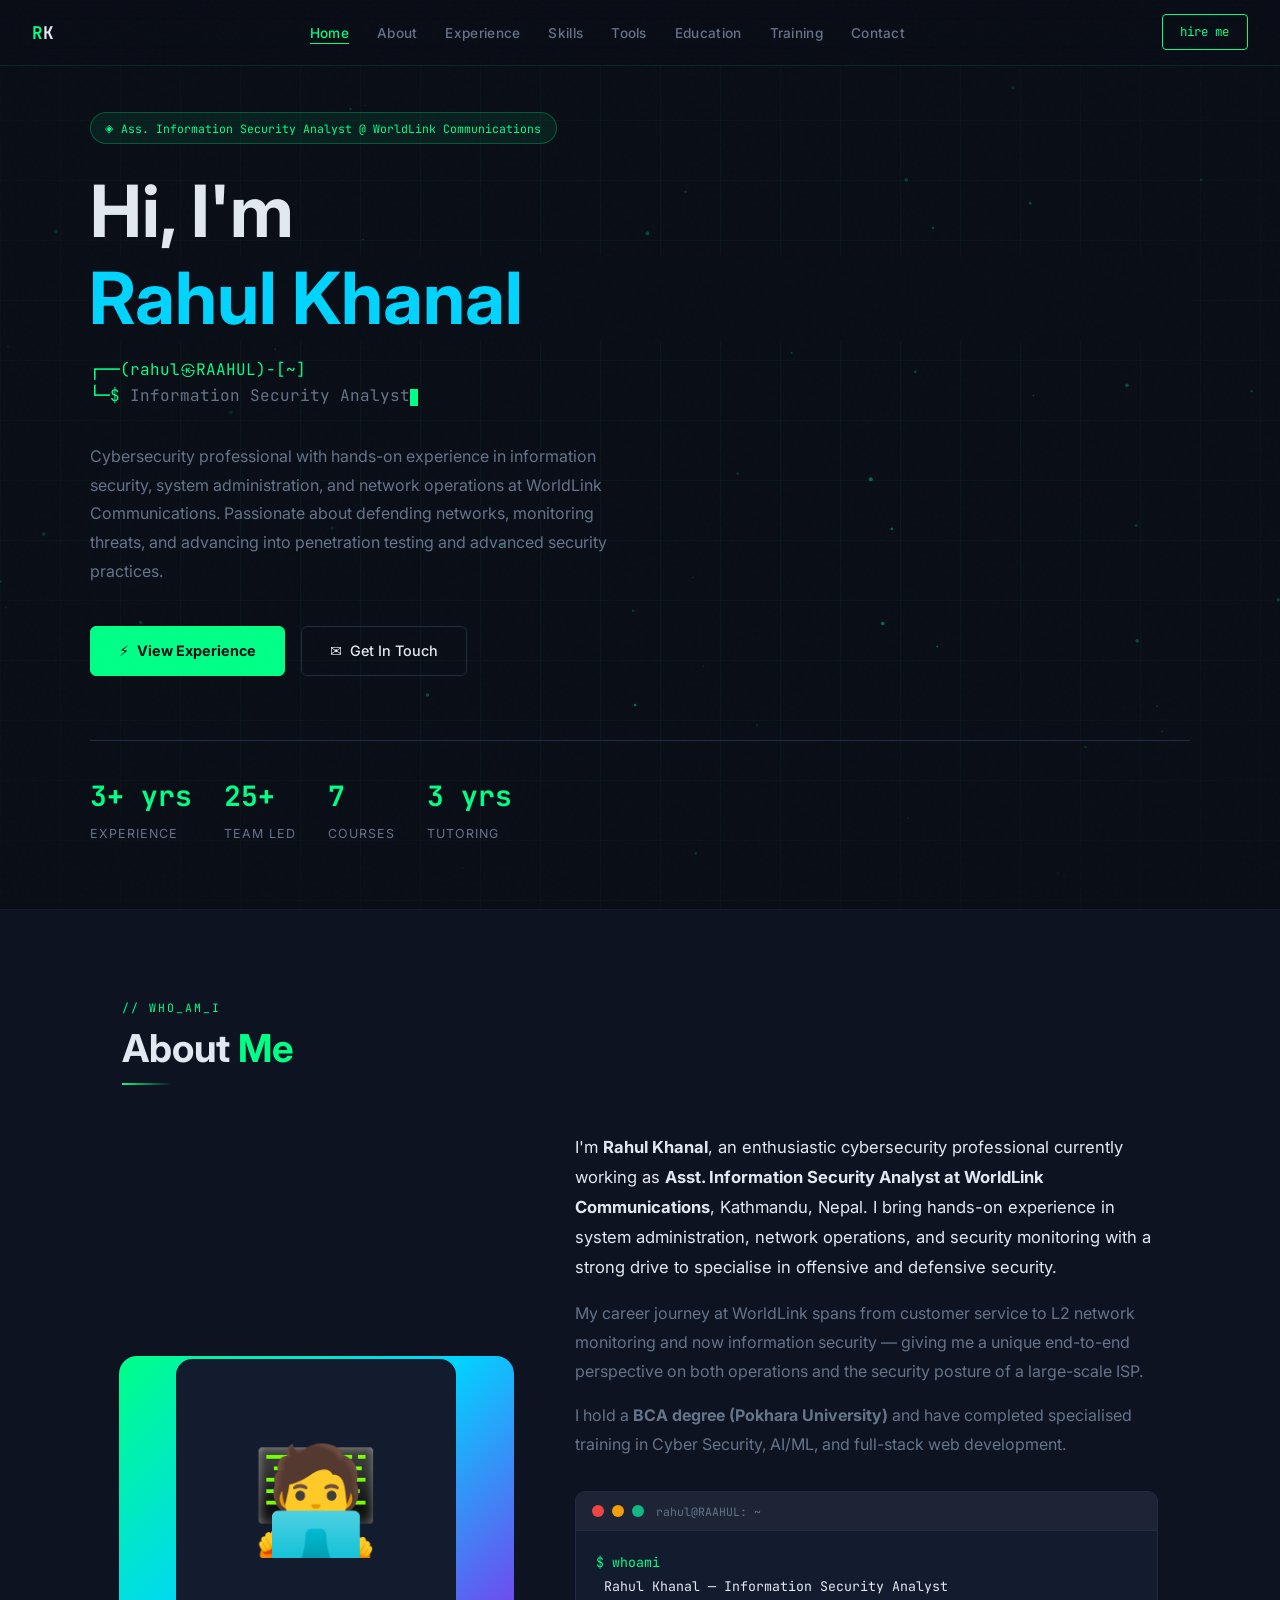
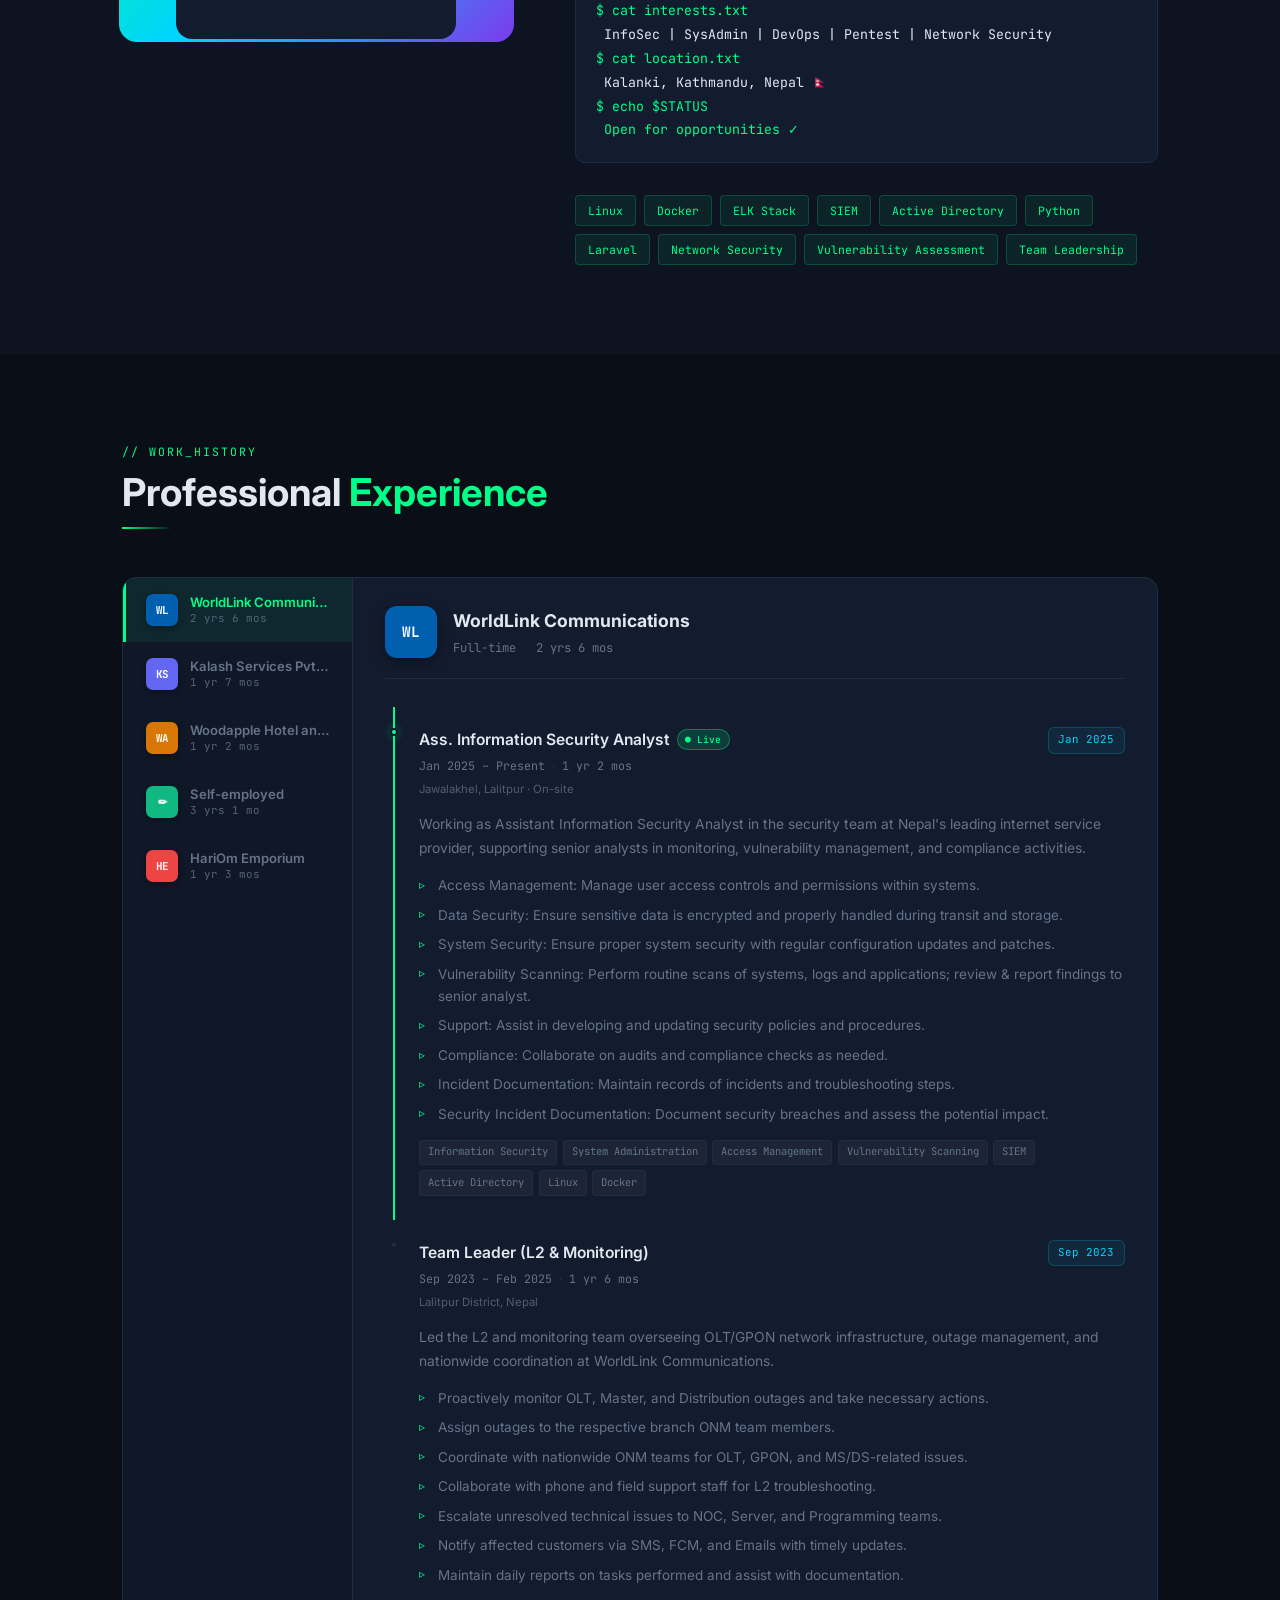
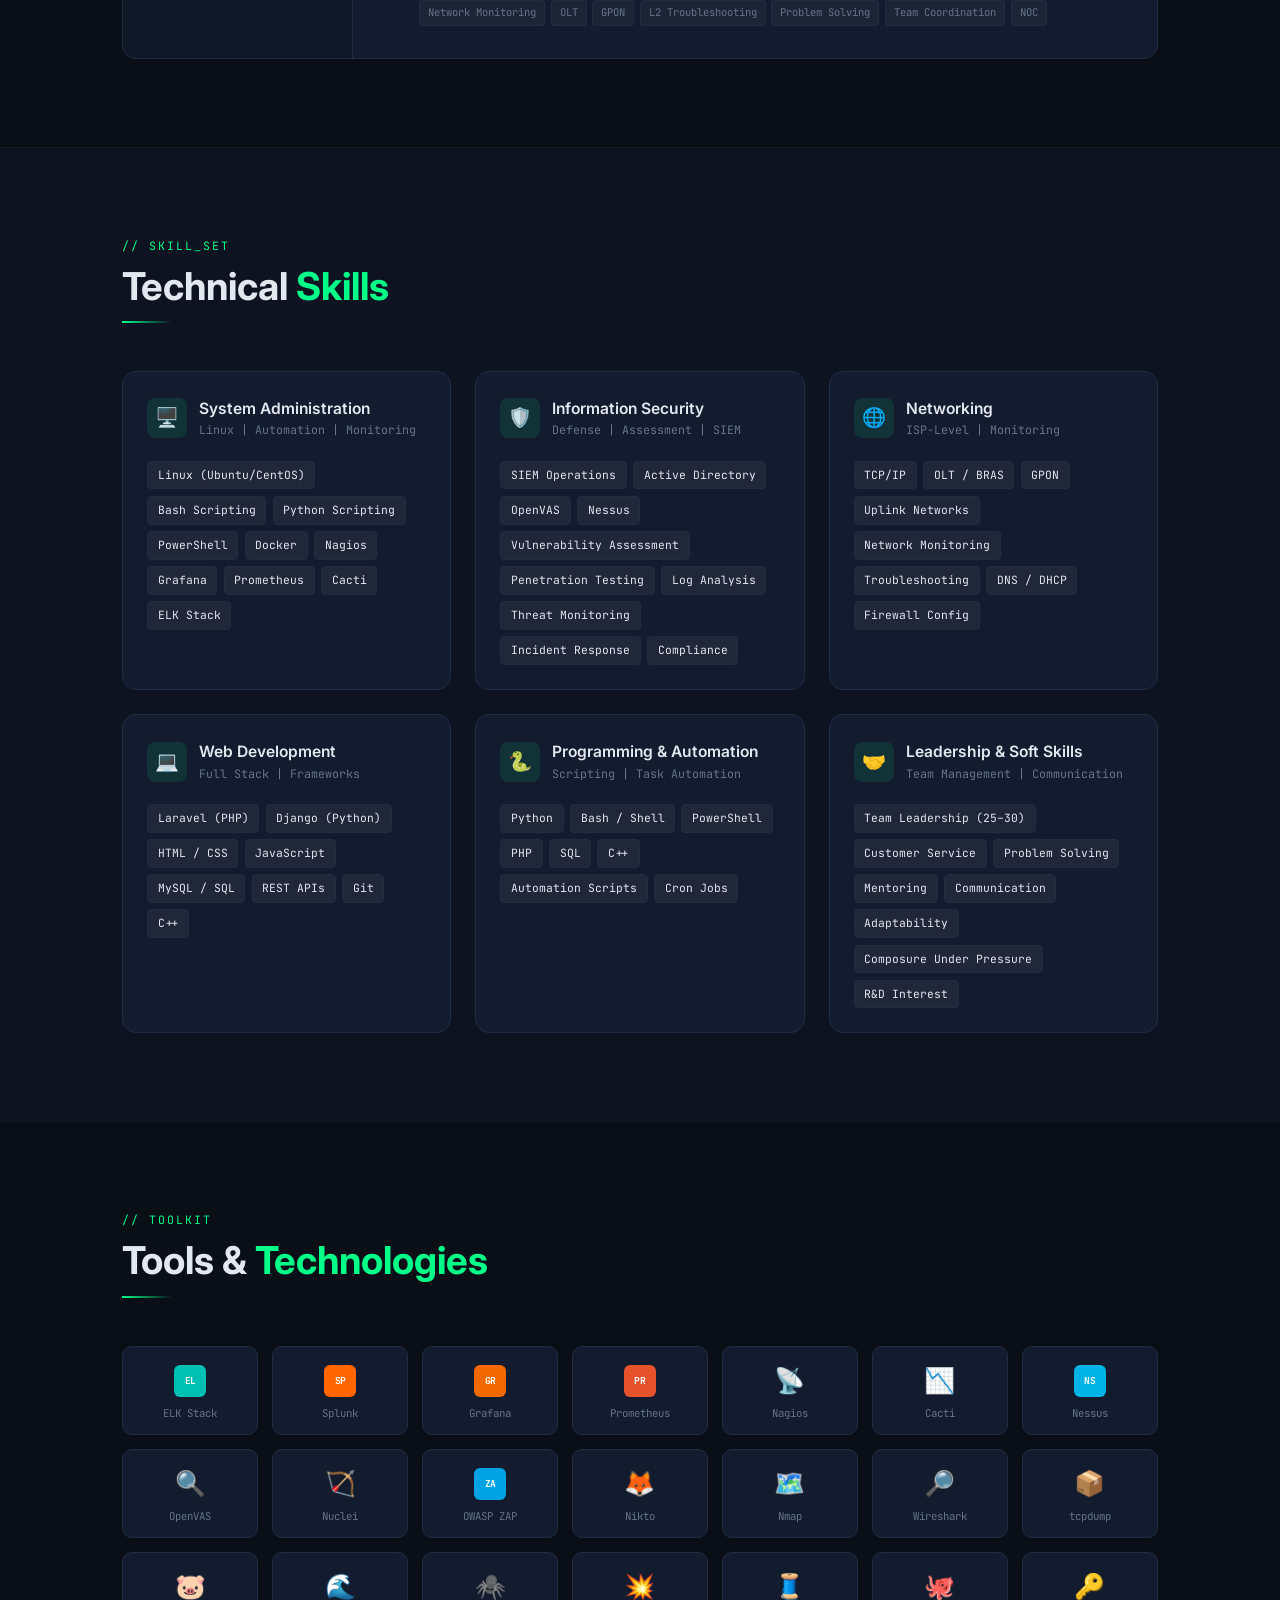
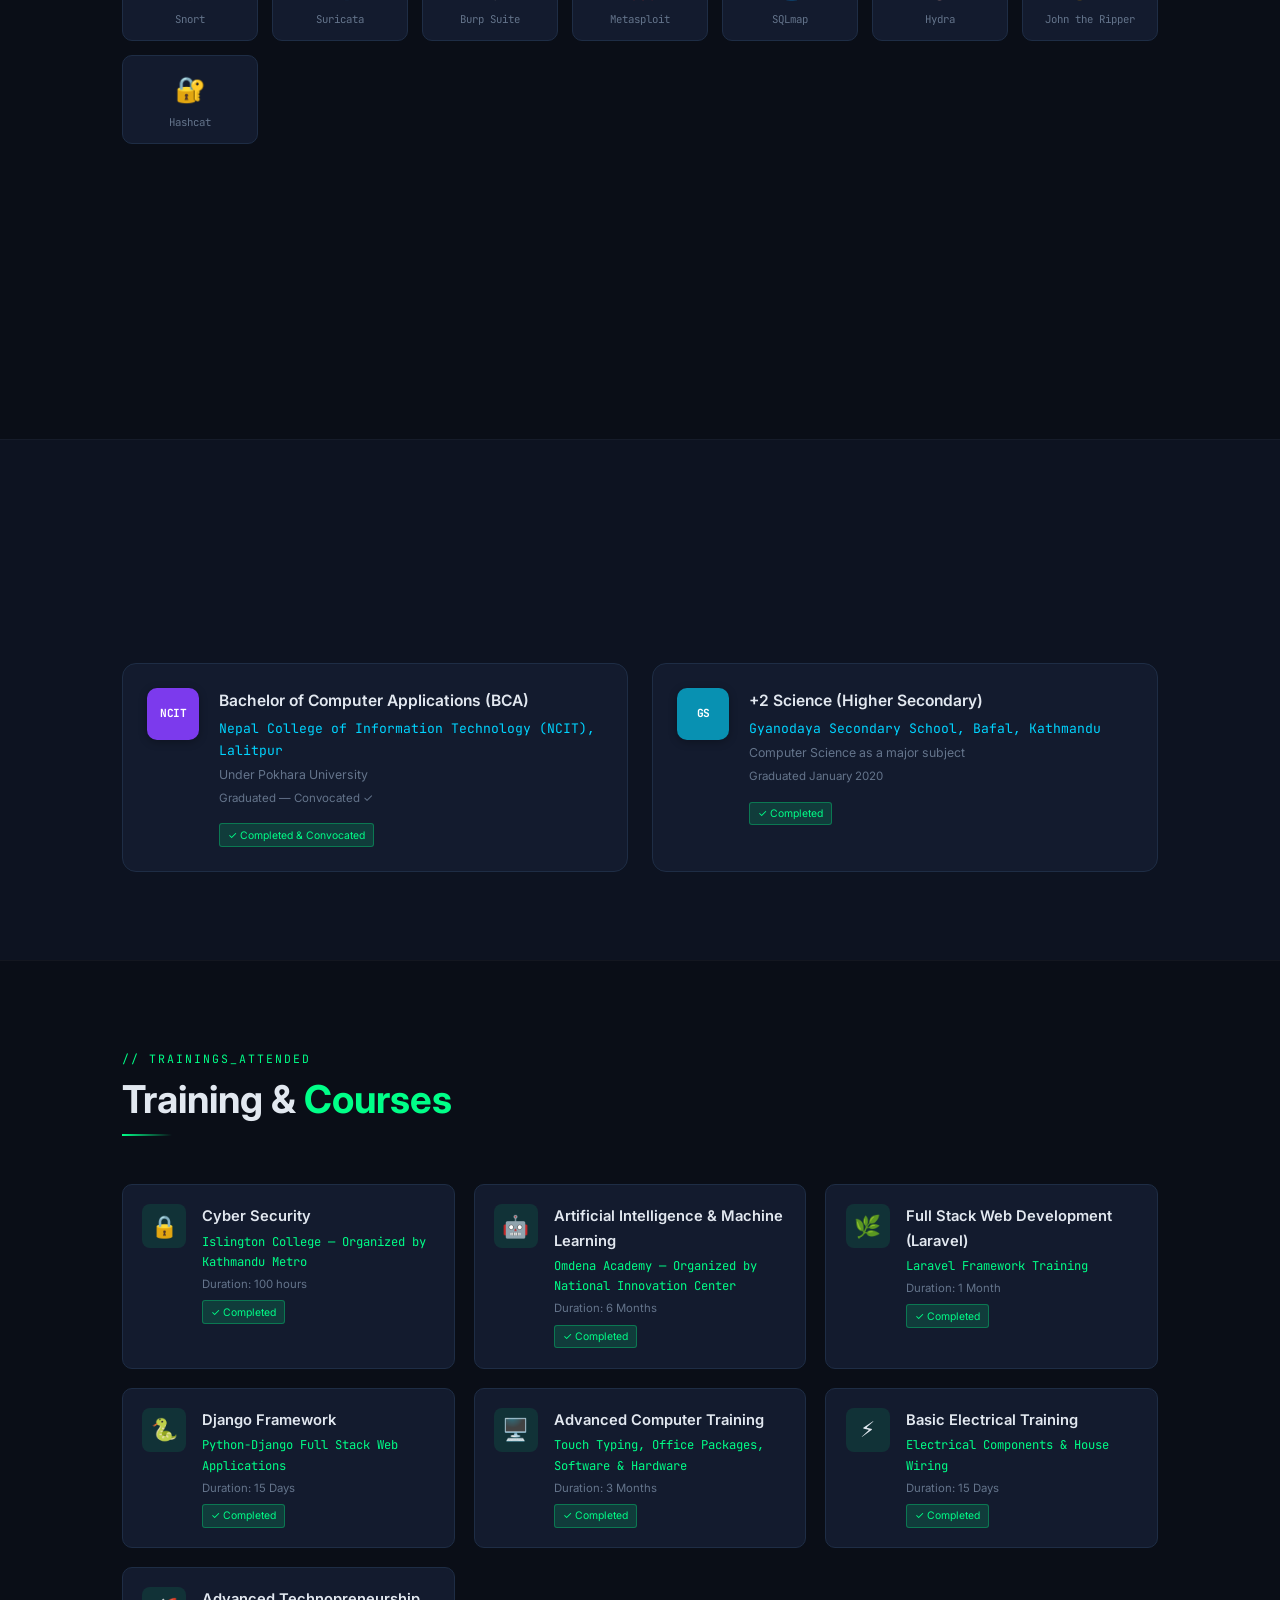
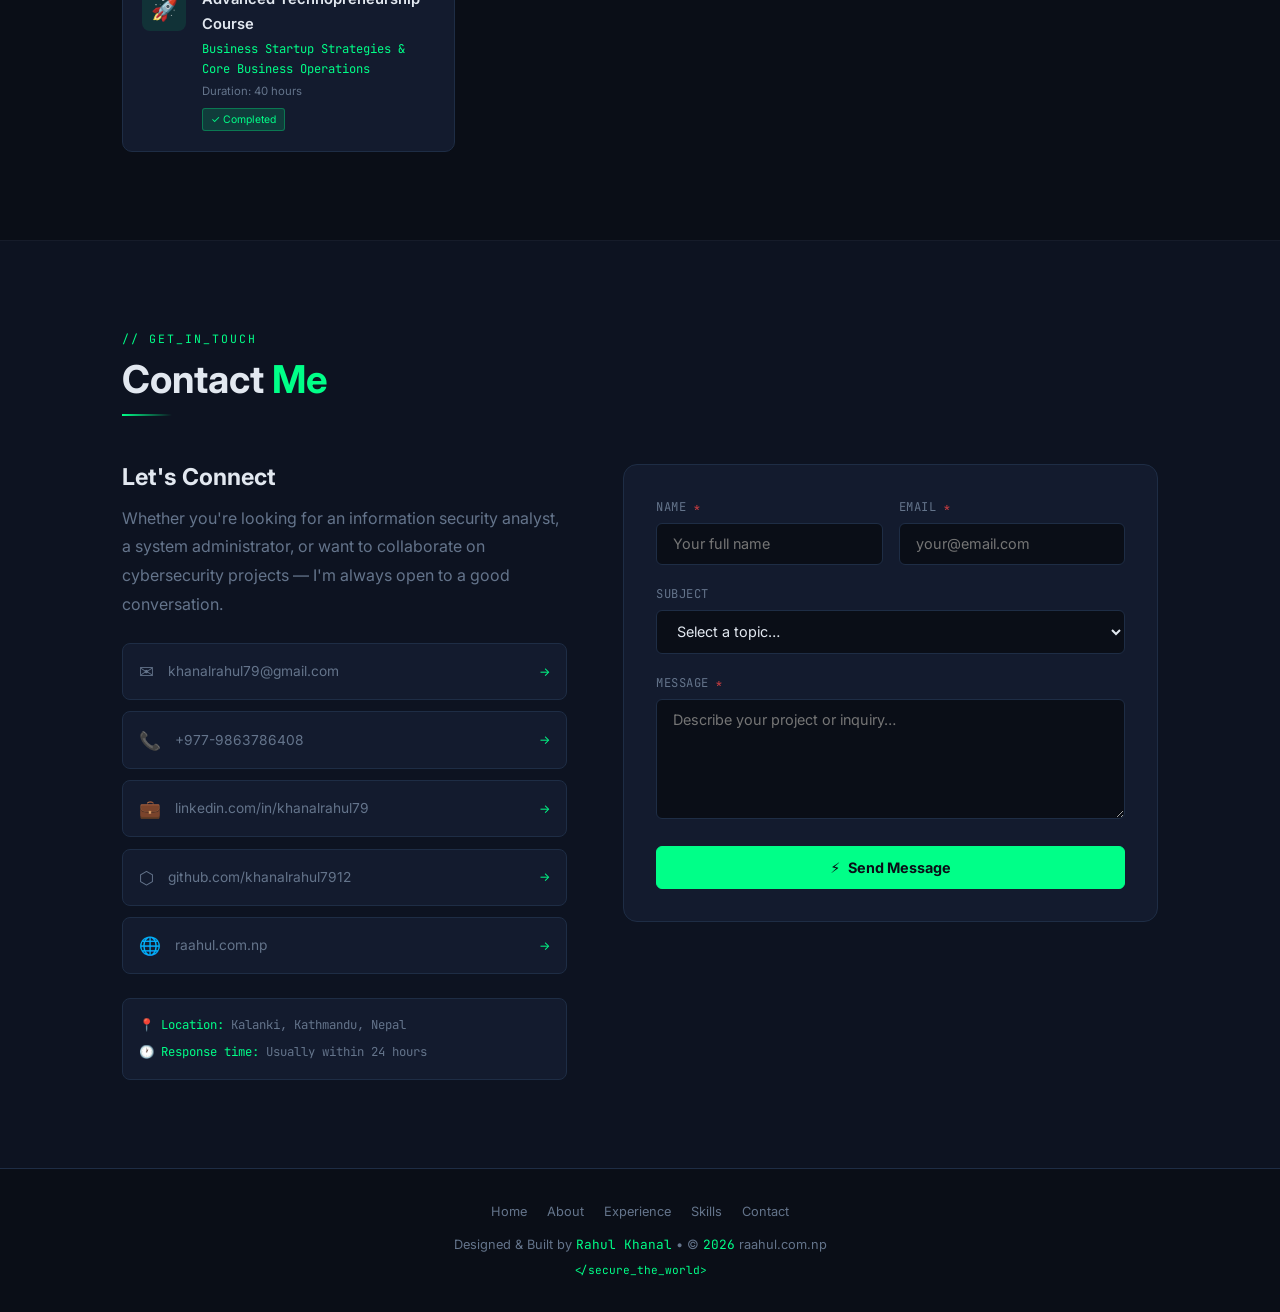
==== commit 5ae73fd9: "Convert to reusable template: js/config.js, full README, no hardcoded personal content New files: - " ====
--- a/index.html
+++ b/index.html
@@ -3,6 +3,13 @@
 <head>
   <meta charset="UTF-8" />
   <meta name="viewport" content="width=device-width, initial-scale=1.0" />
+
+  <!--
+    ✏️  SEO META TAGS
+    Update these to match your name / title.
+    Also update SITE_CONFIG.seo in js/config.js — render.js will
+    sync them at runtime for JavaScript-enabled browsers.
+  -->
   <meta name="description"
         content="Rahul Khanal — Information Security Analyst at WorldLink Communications. Skilled in system administration, SIEM, network security, vulnerability assessment — Kathmandu, Nepal." />
   <meta name="keywords"
@@ -12,6 +19,9 @@
   <meta property="og:description" content="Information Security Analyst at WorldLink Communications. Network security, SIEM, vulnerability assessment — Kathmandu, Nepal." />
   <meta property="og:type"        content="website" />
   <meta property="og:url"         content="https://raahul.com.np" />
+  <!-- ✏️ og:image: add an absolute URL to a preview image for social sharing -->
+
+  <!-- ✏️ PAGE TITLE — also update SITE_CONFIG.seo.title in js/config.js -->
   <title>Rahul Khanal | Information Security Analyst</title>
 
   <!-- Google Fonts -->
@@ -21,15 +31,13 @@
         rel="stylesheet" />
 
   <!--
-    ═══════════════════════════════════════════════
     STYLESHEETS — modular css/ folder
-      base.css        variables, reset, animations, utilities
-      navbar.css      navigation & hamburger
-      hero.css        hero section
-      experience.css  tab-based experience section
-      sections.css    about, skills, tools, edu, training, contact, footer
-      responsive.css  all media queries
-    ═══════════════════════════════════════════════
+      css/base.css        variables, reset, animations, utilities
+      css/navbar.css      navigation & hamburger
+      css/hero.css        hero section
+      css/experience.css  tab-based experience section
+      css/sections.css    about, skills, tools, edu, training, contact, footer
+      css/responsive.css  all media queries
   -->
   <link rel="stylesheet" href="css/base.css" />
   <link rel="stylesheet" href="css/navbar.css" />
@@ -38,16 +46,20 @@
   <link rel="stylesheet" href="css/sections.css" />
   <link rel="stylesheet" href="css/responsive.css" />
 
-  <!-- Favicon -->
+  <!-- ✏️ FAVICON — swap emoji for a real .ico or .png in assets/ -->
   <link rel="icon" href="data:image/svg+xml,<svg xmlns='http://www.w3.org/2000/svg' viewBox='0 0 100 100'><text y='.9em' font-size='90'>🔐</text></svg>" />
 </head>
 <body>
 
 <!-- ═══════════════════════════════════════════════
      NAVBAR
+     Logo initials and hire-me link are populated
+     from SITE_CONFIG (js/config.js) by render.js.
 ══════════════════════════════════════════════════ -->
 <nav class="navbar" role="navigation" aria-label="Main navigation">
-  <a href="#home" class="logo" aria-label="Rahul Khanal home">R<span>K</span></a>
+
+  <!-- Initials logo — populated by renderNavbar() -->
+  <a href="#home" class="logo" id="navLogo" aria-label="Home"></a>
 
   <ul class="nav-links" id="navMenu" role="list" aria-label="Site sections">
     <li><a href="#home">Home</a></li>
@@ -60,7 +72,9 @@
     <li><a href="#contact">Contact</a></li>
   </ul>
 
-  <a href="mailto:khanalrahul79@gmail.com" class="nav-cta">hire me</a>
+  <!-- Hire-me CTA — populated by renderNavbar() -->
+  <a href="#contact" class="nav-cta" id="navHireCta">hire me</a>
+
   <button class="hamburger" id="hamburger" aria-label="Toggle menu" aria-expanded="false">
     <span></span><span></span><span></span>
   </button>
@@ -68,6 +82,8 @@
 
 <!-- ═══════════════════════════════════════════════
      HERO
+     All text populated from js/config.js + js/data.js
+     by renderHero() and renderHeroStats().
 ══════════════════════════════════════════════════ -->
 <section id="home" class="hero">
   <canvas id="particleCanvas" class="particle-canvas" aria-hidden="true"></canvas>
@@ -75,26 +91,25 @@
 
   <div class="hero-content">
 
+    <!-- Badge — populated by renderHero() from SITE_CONFIG.tagline -->
     <div class="hero-badge">
-      <span>Asst. Information Security Analyst @ WorldLink Communications</span>
+      <span id="heroBadge"></span>
     </div>
 
     <h1 class="hero-title">
       <span class="line role">Hi, I'm</span>
-      <span class="line name glitch" data-text="Rahul Khanal">Rahul Khanal</span>
+      <!-- Name + glitch effect — populated by renderHero() from SITE_CONFIG.name -->
+      <span class="line name glitch" id="heroName"></span>
     </h1>
 
+    <!-- Terminal prompt — populated by renderHero() from SITE_CONFIG.terminalUser -->
     <p class="hero-terminal">
-      <span class="prompt">┌──(rahul㉿RAAHUL)-[~]<br>└─$ </span><span
+      <span class="prompt" id="heroPrompt"></span><span
         id="typed-text"></span><span class="cursor" aria-hidden="true"></span>
     </p>
 
-    <p class="hero-desc">
-      Cybersecurity professional with hands-on experience in information security,
-      system administration, and network operations at WorldLink Communications.
-      Passionate about defending networks, monitoring threats, and advancing into
-      penetration testing and advanced security practices.
-    </p>
+    <!-- Description — populated by renderHero() from HERO.description -->
+    <p class="hero-desc" id="heroDesc"></p>
 
     <div class="hero-actions">
       <a href="#experience" class="btn-primary">
@@ -103,9 +118,18 @@
       <a href="#contact" class="btn-outline">
         <span aria-hidden="true">✉</span> Get In Touch
       </a>
-    </div>
-
-    <!-- Populated by js/render.js from data.js HERO.stats -->
+      <!--
+        ✏️ DOWNLOAD CV BUTTON
+        Set SITE_CONFIG.resumeUrl = 'assets/resume.pdf' in js/config.js to show this.
+        Place your résumé as assets/resume.pdf.
+      -->
+      <a href="#" class="btn-outline" id="heroCvBtn" download
+         style="display:none" aria-label="Download CV">
+        <span aria-hidden="true">📄</span> Download CV
+      </a>
+    </div>
+
+    <!-- Stats counters — populated by renderHeroStats() from HERO.stats -->
     <div class="hero-stats" id="heroStats" aria-label="Career stats"></div>
 
   </div>
@@ -125,51 +149,30 @@
     <div class="about-grid">
       <div class="about-avatar-wrap reveal">
         <!--
-          PHOTO: Replace the emoji with:
-          <img src="assets/photo.jpg" alt="Rahul Khanal" class="avatar-photo" />
-          Place your photo (ideally 400×400 px or square) in the assets/ folder.
+          ✏️ PHOTO — replace the emoji div with an <img> tag:
+          <img src="assets/photo.jpg" alt="Your Name" class="avatar-photo" />
+          Recommended: square image, at least 400×400 px, placed in assets/.
         -->
-        <div class="avatar-box" aria-label="Rahul Khanal">🧑‍💻</div>
+        <div class="avatar-box" aria-label="Profile photo">🧑‍💻</div>
       </div>
 
       <div class="about-text reveal">
-        <p>
-          I'm <strong>Rahul Khanal</strong>, an enthusiastic cybersecurity professional
-          currently working as <strong>Asst. Information Security Analyst at WorldLink
-          Communications</strong>, Kathmandu, Nepal. I bring hands-on experience in system
-          administration, network operations, and security monitoring with a strong drive
-          to specialise in offensive and defensive security.
-        </p>
-        <p>
-          My career journey at WorldLink spans from customer service to L2 network
-          monitoring and now information security — giving me a unique end-to-end
-          perspective on both operations and security posture of a large-scale ISP.
-        </p>
-        <p>
-          I hold a <strong>BCA degree (Pokhara University)</strong> and have completed
-          specialised training in Cyber Security, AI/ML, and full-stack web development.
-        </p>
-
+        <!-- Intro paragraphs — populated by renderAbout() from ABOUT.intro -->
+        <div id="aboutIntro"></div>
+
+        <!-- Terminal card -->
         <div class="terminal-card" aria-label="Terminal summary">
           <div class="terminal-header">
-            <div class="t-dot t-red"  aria-hidden="true"></div>
+            <div class="t-dot t-red"    aria-hidden="true"></div>
             <div class="t-dot t-yellow" aria-hidden="true"></div>
             <div class="t-dot t-green"  aria-hidden="true"></div>
             <span class="terminal-title">rahul@RAAHUL: ~</span>
           </div>
-          <div class="terminal-body">
-            <div><span class="t-cmd">$ whoami</span></div>
-            <div class="t-output">Rahul Khanal — Information Security Analyst</div>
-            <div><span class="t-cmd">$ cat interests.txt</span></div>
-            <div class="t-output">InfoSec | SysAdmin | DevOps | Pentest | Network Security</div>
-            <div><span class="t-cmd">$ cat location.txt</span></div>
-            <div class="t-output">Kalanki, Kathmandu, Nepal 🇳🇵</div>
-            <div><span class="t-cmd">$ echo $STATUS</span></div>
-            <div class="t-output t-success">Open for opportunities ✓</div>
-          </div>
+          <!-- Terminal body — populated by renderAbout() from ABOUT.terminalLines -->
+          <div class="terminal-body" id="aboutTerminalBody"></div>
         </div>
 
-        <!-- Populated by js/render.js from data.js ABOUT_TAGS -->
+        <!-- Skill tags — populated by renderAbout() from ABOUT.tags -->
         <div class="about-tags" id="aboutTags" aria-label="Key skills"></div>
       </div>
     </div>
@@ -178,6 +181,8 @@
 
 <!-- ═══════════════════════════════════════════════
      EXPERIENCE
+     Tab layout populated by renderExperience()
+     from EXPERIENCE array in js/data.js.
 ══════════════════════════════════════════════════ -->
 <section id="experience">
   <div class="container">
@@ -186,18 +191,13 @@
       <h2 class="section-title">Professional <span>Experience</span></h2>
       <div class="section-line"></div>
     </div>
-
-    <!--
-      Populated by js/render.js from data.js EXPERIENCE.
-      Tab-based layout: company tabs on left, role details on right.
-      On mobile: horizontal scrollable tabs at top.
-    -->
     <div id="experienceContainer" class="reveal"></div>
   </div>
 </section>
 
 <!-- ═══════════════════════════════════════════════
      SKILLS
+     Populated by renderSkills() from SKILLS in js/data.js.
 ══════════════════════════════════════════════════ -->
 <section id="skills">
   <div class="container">
@@ -206,14 +206,13 @@
       <h2 class="section-title">Technical <span>Skills</span></h2>
       <div class="section-line"></div>
     </div>
-
-    <!-- Populated by js/render.js from data.js SKILLS -->
     <div class="skills-grid" id="skillsGrid" aria-label="Technical skill categories"></div>
   </div>
 </section>
 
 <!-- ═══════════════════════════════════════════════
      TOOLS
+     Populated by renderTools() from TOOLS in js/data.js.
 ══════════════════════════════════════════════════ -->
 <section id="tools">
   <div class="container">
@@ -222,14 +221,13 @@
       <h2 class="section-title">Tools &amp; <span>Technologies</span></h2>
       <div class="section-line"></div>
     </div>
-
-    <!-- Populated by js/render.js from data.js TOOLS -->
     <div class="tools-grid" id="toolsGrid" aria-label="Tools and technologies"></div>
   </div>
 </section>
 
 <!-- ═══════════════════════════════════════════════
      EDUCATION
+     Populated by renderEducation() from EDUCATION in js/data.js.
 ══════════════════════════════════════════════════ -->
 <section id="education">
   <div class="container">
@@ -238,14 +236,13 @@
       <h2 class="section-title">Academic <span>Background</span></h2>
       <div class="section-line"></div>
     </div>
-
-    <!-- Populated by js/render.js from data.js EDUCATION -->
     <div class="edu-grid" id="eduGrid" aria-label="Academic qualifications"></div>
   </div>
 </section>
 
 <!-- ═══════════════════════════════════════════════
      TRAINING
+     Populated by renderTraining() from TRAINING in js/data.js.
 ══════════════════════════════════════════════════ -->
 <section id="training">
   <div class="container">
@@ -254,14 +251,14 @@
       <h2 class="section-title">Training &amp; <span>Courses</span></h2>
       <div class="section-line"></div>
     </div>
-
-    <!-- Populated by js/render.js from data.js TRAINING -->
     <div class="cert-grid" id="trainingGrid" aria-label="Training and courses completed"></div>
   </div>
 </section>
 
 <!-- ═══════════════════════════════════════════════
      CONTACT
+     Links populated by renderContactInfo() from SITE_CONFIG.
+     Form subjects populated by renderContactForm().
 ══════════════════════════════════════════════════ -->
 <section id="contact">
   <div class="container">
@@ -282,48 +279,20 @@
           I'm always open to a good conversation.
         </p>
 
-        <div class="contact-links">
-          <a href="mailto:khanalrahul79@gmail.com" class="contact-link-item">
-            <span class="icon" aria-hidden="true">✉️</span>
-            <span>khanalrahul79@gmail.com</span>
-            <span class="contact-arrow" aria-hidden="true">→</span>
-          </a>
-          <a href="tel:+9779863786408" class="contact-link-item">
-            <span class="icon" aria-hidden="true">📞</span>
-            <span>+977-9863786408</span>
-            <span class="contact-arrow" aria-hidden="true">→</span>
-          </a>
-          <a href="https://linkedin.com/in/khanalrahul79" target="_blank"
-             rel="noopener noreferrer" class="contact-link-item">
-            <span class="icon" aria-hidden="true">💼</span>
-            <span>linkedin.com/in/khanalrahul79</span>
-            <span class="contact-arrow" aria-hidden="true">→</span>
-          </a>
-          <a href="https://github.com/khanalrahul7912" target="_blank"
-             rel="noopener noreferrer" class="contact-link-item">
-            <span class="icon" aria-hidden="true">⬡</span>
-            <span>github.com/khanalrahul7912</span>
-            <span class="contact-arrow" aria-hidden="true">→</span>
-          </a>
-          <a href="https://raahul.com.np" class="contact-link-item">
-            <span class="icon" aria-hidden="true">🌐</span>
-            <span>raahul.com.np</span>
-            <span class="contact-arrow" aria-hidden="true">→</span>
-          </a>
-        </div>
-
-        <div class="contact-pgp-box">
-          <div><span class="pgp-label">📍 Location:</span> Kalanki, Kathmandu, Nepal</div>
-          <div><span class="response-label">🕐 Response time:</span> Usually within 24 hours</div>
-        </div>
+        <!-- Contact links — populated by renderContactInfo() -->
+        <div class="contact-links" id="contactLinks" aria-label="Contact links"></div>
+
+        <!-- Location & response time — populated by renderContactInfo() -->
+        <div class="contact-pgp-box" id="contactMeta" aria-label="Contact details"></div>
       </div>
 
       <!-- ── Right: Contact Form ── -->
       <div class="contact-form reveal">
         <!--
           Form sends real emails via FormSubmit.co.
-          First submission sends a one-time activation email to
-          khanalrahul79@gmail.com — click "Activate Form" to enable.
+          Set SITE_CONFIG.formEmail in js/config.js.
+          The FIRST submission triggers a one-time activation email
+          to that address — click "Activate Form" to enable.
         -->
         <div id="formStatus" class="form-status" role="alert" aria-live="polite"></div>
         <form id="contactForm" novalidate autocomplete="on">
@@ -341,12 +310,9 @@
           </div>
           <div class="form-group">
             <label for="subject">Subject</label>
+            <!-- Options populated by renderContactForm() from SITE_CONFIG.contactSubjects -->
             <select id="subject" name="subject" autocomplete="off">
               <option value="">Select a topic…</option>
-              <option value="Job Opportunity">Job Opportunity</option>
-              <option value="Security Consultation">Security Consultation</option>
-              <option value="Collaboration">Collaboration</option>
-              <option value="General Inquiry">General Inquiry</option>
             </select>
           </div>
           <div class="form-group">
@@ -367,6 +333,7 @@
 
 <!-- ═══════════════════════════════════════════════
      FOOTER
+     Populated by renderFooter() from SITE_CONFIG.
 ══════════════════════════════════════════════════ -->
 <footer>
   <div class="footer-content">
@@ -376,16 +343,12 @@
       <a href="#experience">Experience</a>
       <a href="#skills">Skills</a>
       <a href="#contact">Contact</a>
-      <a href="https://linkedin.com/in/khanalrahul79"
-         target="_blank" rel="noopener noreferrer">LinkedIn</a>
     </nav>
-    <p>
-      Designed &amp; Built by <span>Rahul Khanal</span> &bull;
-      &copy; <span id="year"></span> raahul.com.np
-    </p>
+    <!-- Built-by line — populated by renderFooter() -->
+    <p id="footerBuiltBy"></p>
     <p class="footer-note">
-      Kathmandu, Nepal 🇳🇵 &nbsp;&nbsp;
-      <span class="footer-hack-tag">&lt;/secure_the_world&gt;</span>
+      <!-- Tagline — populated by renderFooter() from SITE_CONFIG.footerTagline -->
+      <span class="footer-hack-tag" id="footerTagline"></span>
     </p>
   </div>
 </footer>
@@ -394,13 +357,13 @@
 <button id="scrollTop" class="scroll-top" aria-label="Back to top">↑</button>
 
 <!--
-  ═══════════════════════════════════════════════
-  SCRIPTS — load order:
-    1. js/data.js   — all site content (edit this to update anything)
-    2. js/render.js — reads data and populates section containers
-    3. js/app.js    — nav, animations, form submission
-  ═══════════════════════════════════════════════
+  SCRIPTS — load order matters:
+    1. js/config.js  — SITE_CONFIG (personal info, contact, branding)
+    2. js/data.js    — section content (experience, skills, tools, …)
+    3. js/render.js  — reads config + data and populates the DOM
+    4. js/app.js     — nav, animations, contact form, particles
 -->
+<script src="js/config.js"></script>
 <script src="js/data.js"></script>
 <script src="js/render.js"></script>
 <script src="js/app.js"></script>
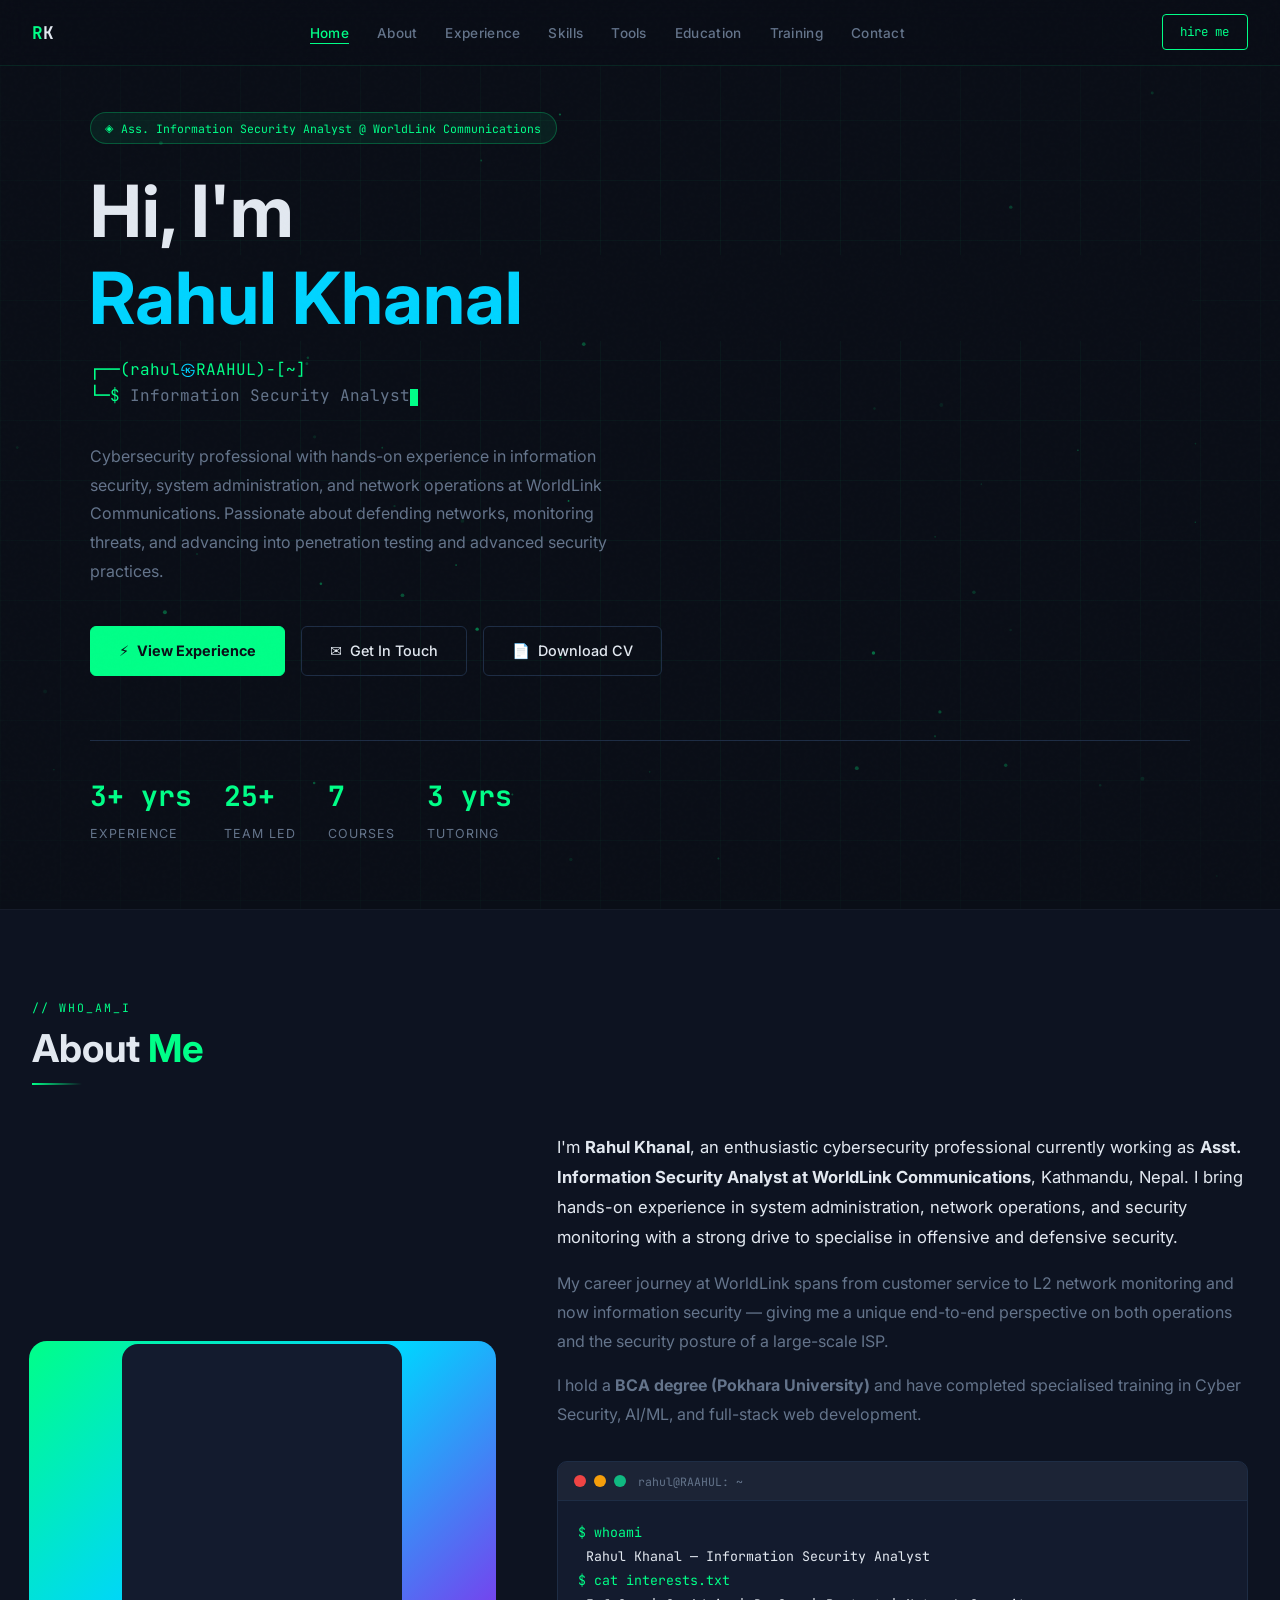
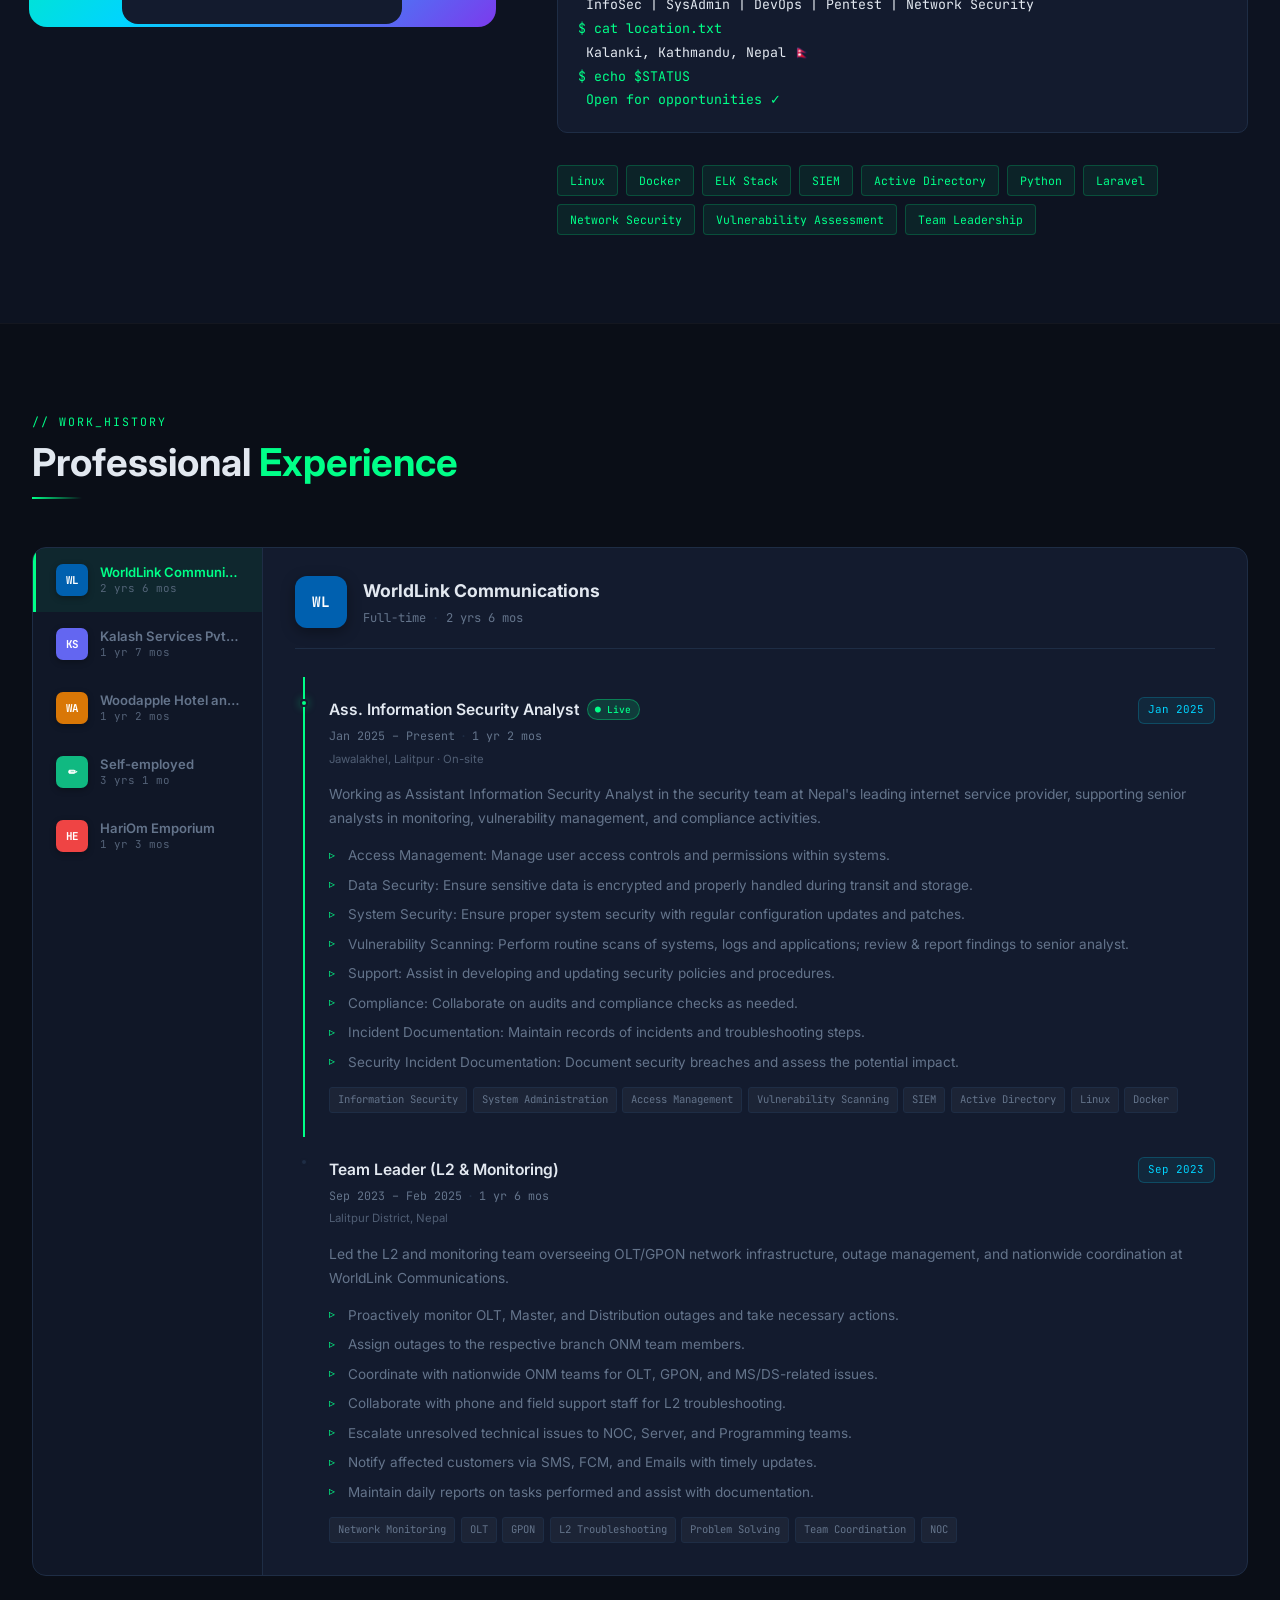
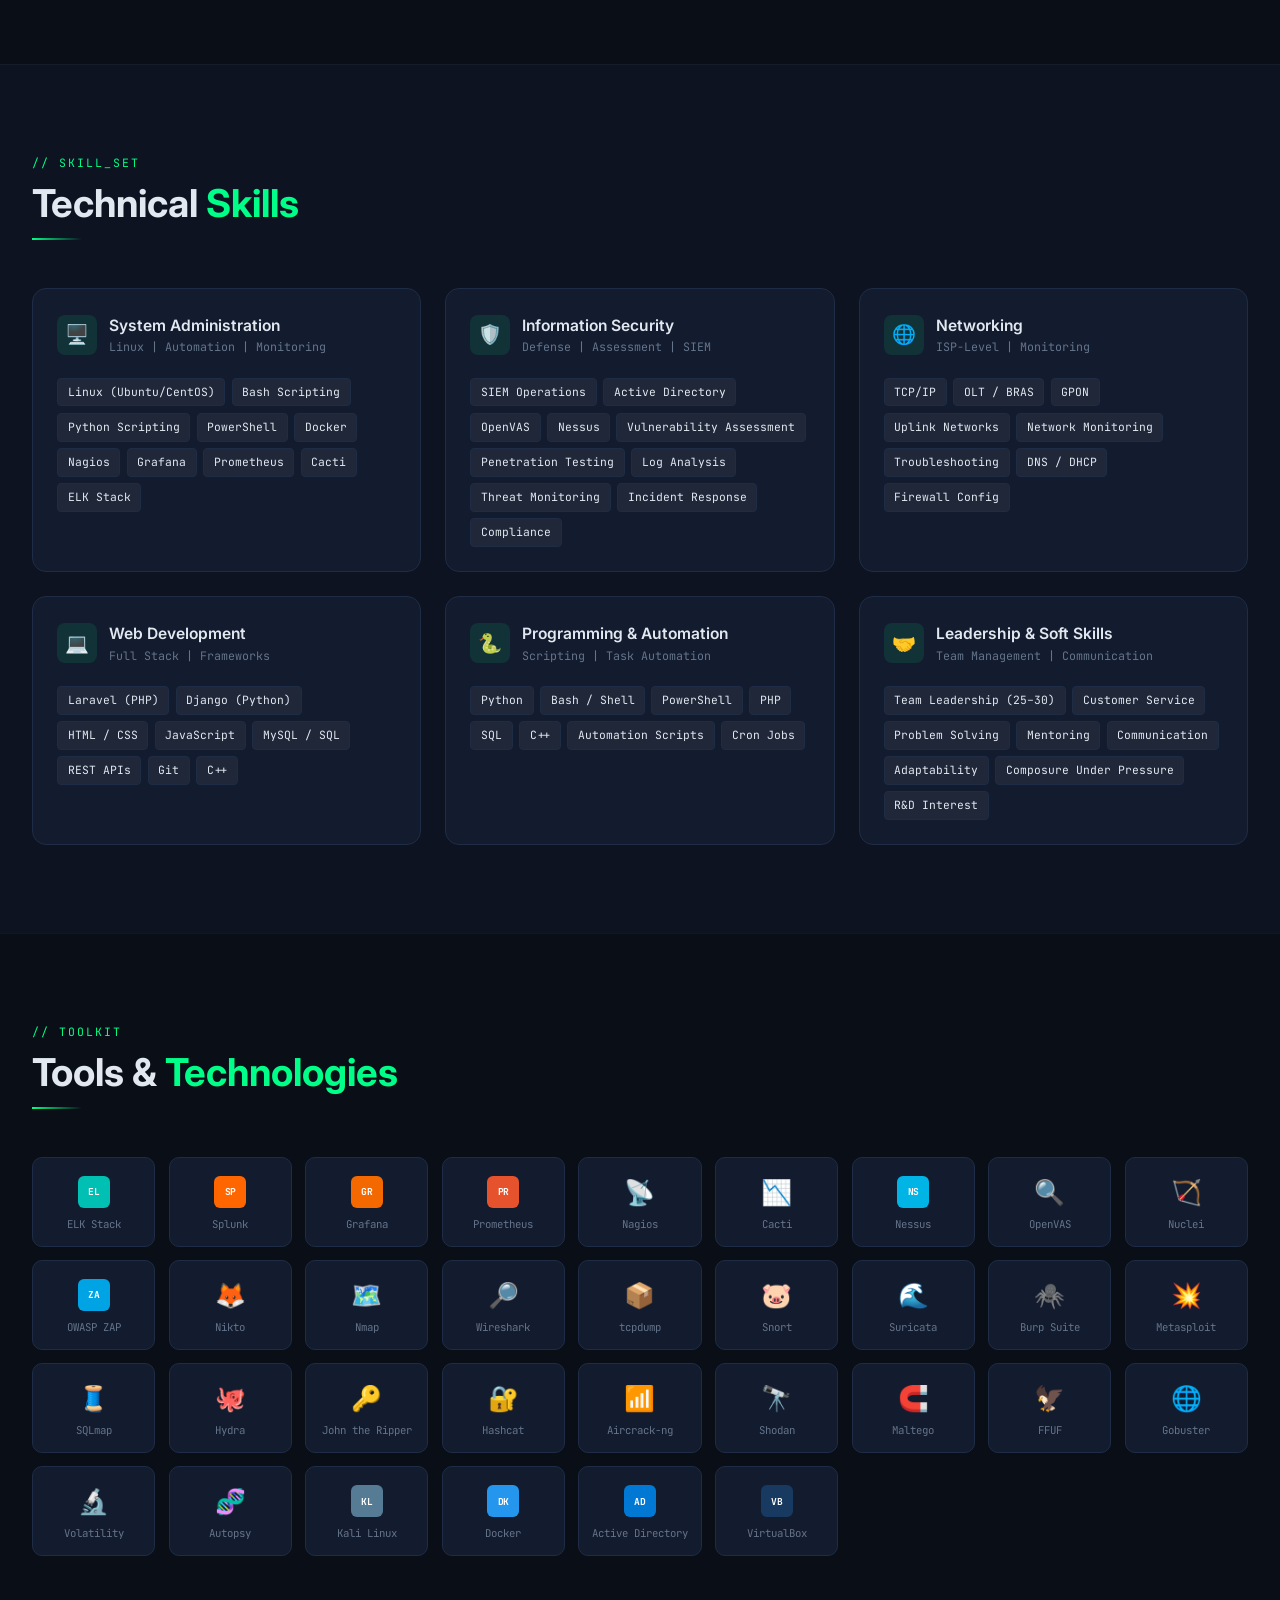
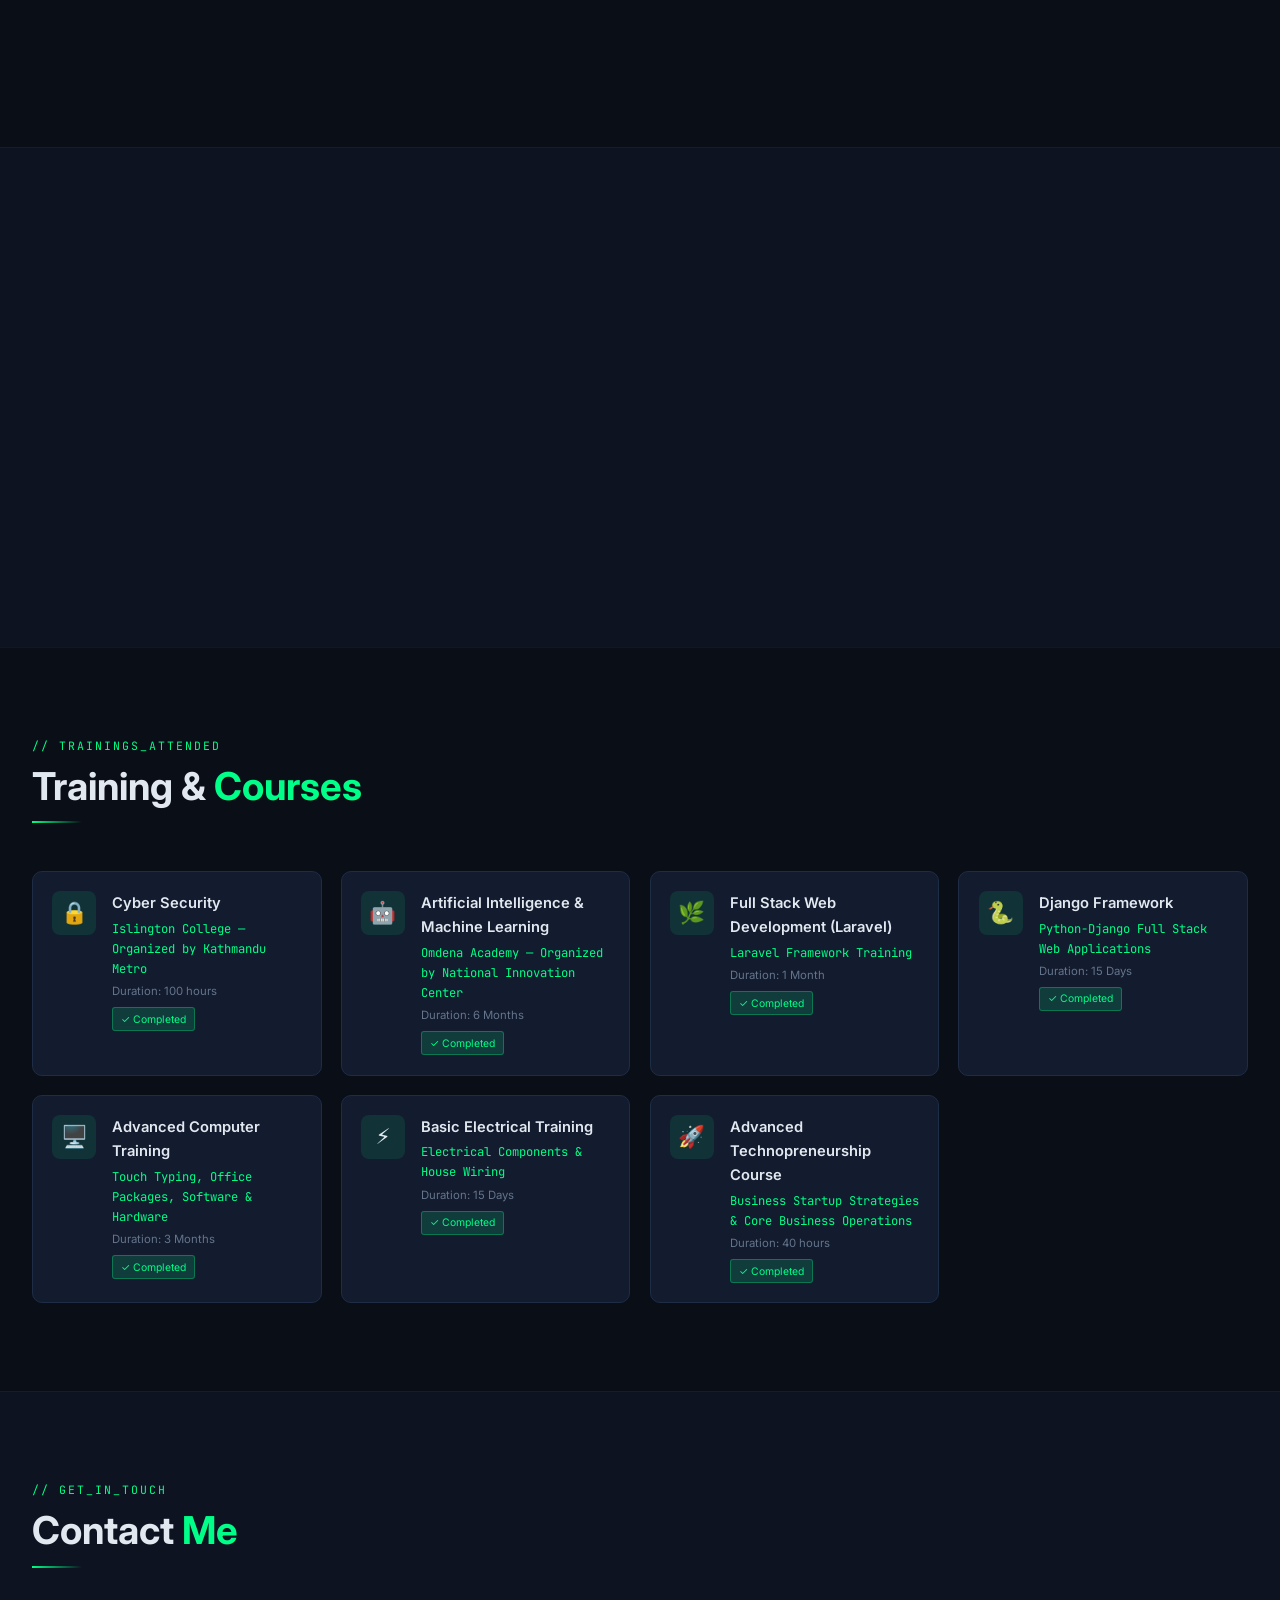
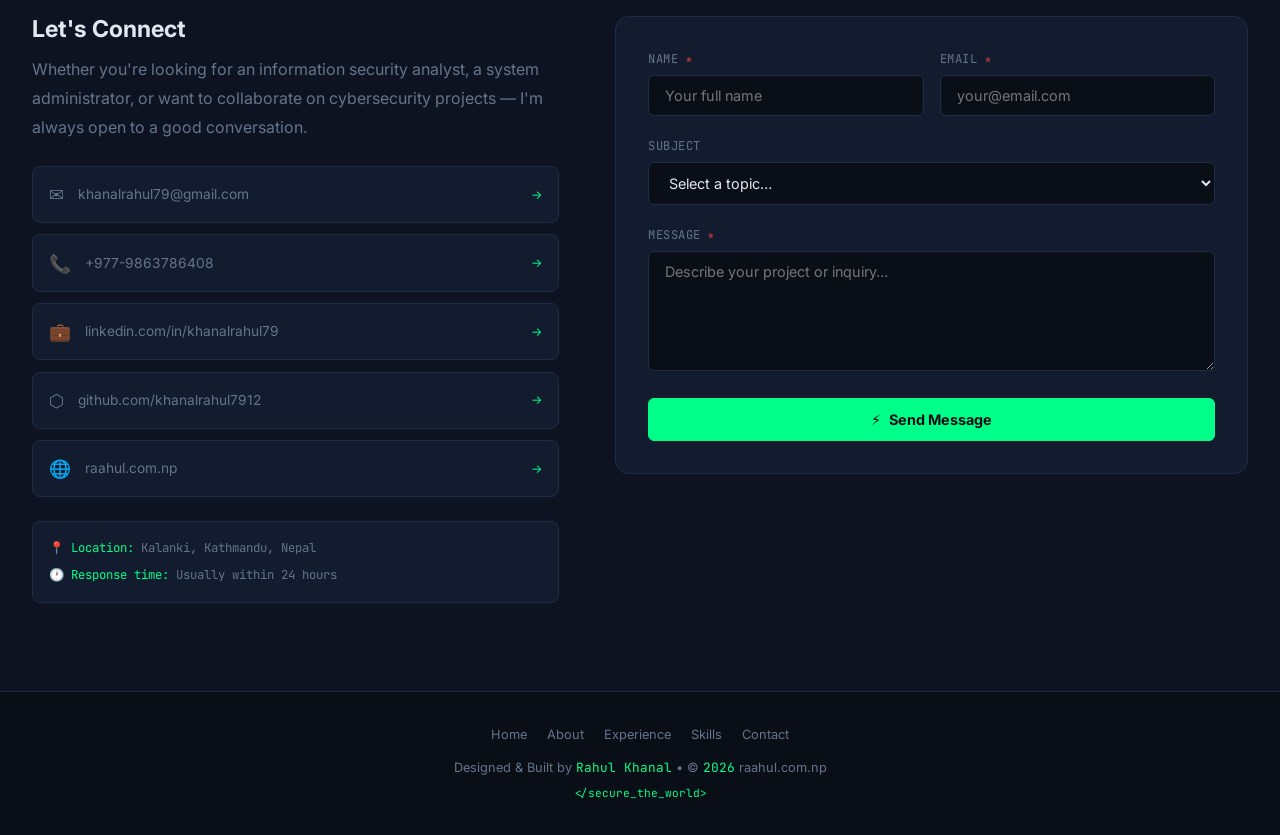
==== commit 8078c1b5: "Add sample assets, dynamic photo support, responsive improvements (375/320px) New assets:   assets/p" ====
--- a/index.html
+++ b/index.html
@@ -46,8 +46,8 @@
   <link rel="stylesheet" href="css/sections.css" />
   <link rel="stylesheet" href="css/responsive.css" />
 
-  <!-- ✏️ FAVICON — swap emoji for a real .ico or .png in assets/ -->
-  <link rel="icon" href="data:image/svg+xml,<svg xmlns='http://www.w3.org/2000/svg' viewBox='0 0 100 100'><text y='.9em' font-size='90'>🔐</text></svg>" />
+  <!-- ✏️ FAVICON — replace assets/favicon.png with your own 32×32 icon (see assets/README.md) -->
+  <link rel="icon" type="image/png" href="assets/favicon.png" />
 </head>
 <body>
 
@@ -149,11 +149,11 @@
     <div class="about-grid">
       <div class="about-avatar-wrap reveal">
         <!--
-          ✏️ PHOTO — replace the emoji div with an <img> tag:
-          <img src="assets/photo.jpg" alt="Your Name" class="avatar-photo" />
-          Recommended: square image, at least 400×400 px, placed in assets/.
+          ✏️ PHOTO — Set SITE_CONFIG.photoUrl in js/config.js.
+          render.js will automatically replace the emoji with your photo.
+          See assets/README.md for photo requirements.
         -->
-        <div class="avatar-box" aria-label="Profile photo">🧑‍💻</div>
+        <div class="avatar-box" id="aboutAvatar" aria-label="Profile photo">🧑‍💻</div>
       </div>
 
       <div class="about-text reveal">
--- a/css/hero.css
+++ b/css/hero.css
@@ -71,6 +71,7 @@
   word-break: break-all;
 }
 .hero-terminal .prompt { color: var(--green); }
+.hero-terminal .prompt-at { color: var(--cyan); }
 .hero-terminal .cursor {
   display: inline-block; width: 8px; height: 1.1em;
   background: var(--green); vertical-align: text-bottom;
--- a/css/sections.css
+++ b/css/sections.css
@@ -17,6 +17,8 @@
 .about-avatar-wrap {
   position: relative;
   display: flex; justify-content: center;
+  /* overflow: visible so the animated gradient border isn't clipped;
+     the parent section { overflow: hidden } handles the section boundary. */
 }
 .about-avatar-wrap::before {
   content: '';
--- a/css/responsive.css
+++ b/css/responsive.css
@@ -4,10 +4,16 @@
 ══════════════════════════════════════════════════════ */
 
 /* ══════════════════════════════════════════════════════
-   ≤ 1024px — Tablet
+   ≤ 1280px — Large tablet / small laptop
+══════════════════════════════════════════════════════ */
+@media (max-width: 1280px) {
+  .container { max-width: 100%; }
+}
+
+/* ══════════════════════════════════════════════════════
+   ≤ 1024px — Tablet landscape
 ══════════════════════════════════════════════════════ */
 @media (max-width: 1024px) {
-  /* Reduce section padding */
   section { padding: 5rem 0; }
 
   /* About */
@@ -19,10 +25,10 @@
 }
 
 /* ══════════════════════════════════════════════════════
-   ≤ 900px — Tablet portrait (experience tabs)
+   ≤ 900px — Tablet portrait (experience tabs switch to
+              horizontal scroll at top)
 ══════════════════════════════════════════════════════ */
 @media (max-width: 900px) {
-  /* Experience: switch to horizontal scrolling tabs at top */
   .exp-layout {
     grid-template-columns: 1fr;
     min-height: unset;
@@ -63,7 +69,6 @@
   .exp-tab-name { font-size: .76rem; }
   .exp-tab-dur  { display: none; }
 
-  /* Panel loses scroll since layout is single column */
   .exp-panel {
     max-height: none;
     padding: 1.5rem 1.25rem 1.75rem;
@@ -72,10 +77,14 @@
 }
 
 /* ══════════════════════════════════════════════════════
-   ≤ 768px — Mobile
+   ≤ 768px — Mobile landscape / small tablet
 ══════════════════════════════════════════════════════ */
 @media (max-width: 768px) {
-  /* Hamburger nav */
+  /* Section */
+  section    { padding: 4rem 0; }
+  .container { padding: 0 1.25rem; }
+
+  /* Navbar — hamburger mode */
   .hamburger { display: flex; }
   .nav-links {
     position: fixed; top: 0; right: 0; bottom: 0;
@@ -98,9 +107,9 @@
   /* Hero */
   .hero         { padding: 7rem 1.5rem 3rem; }
   .hero-stats   { gap: 1.5rem; }
-  .hero-actions { flex-direction: column; }
+  .hero-actions { flex-direction: column; align-items: flex-start; }
   .hero-actions .btn-primary,
-  .hero-actions .btn-outline { text-align: center; justify-content: center; }
+  .hero-actions .btn-outline { text-align: center; justify-content: center; width: 100%; max-width: 280px; }
 
   /* About */
   .about-grid { grid-template-columns: 1fr; gap: 2rem; }
@@ -118,26 +127,27 @@
   .tool-chip { padding: .75rem .5rem .7rem; font-size: .63rem; }
 
   /* Education */
-  .edu-grid   { grid-template-columns: 1fr; }
+  .edu-grid { grid-template-columns: 1fr; }
 
   /* Training */
-  .cert-grid  { grid-template-columns: 1fr; }
+  .cert-grid { grid-template-columns: 1fr; }
 
   /* Contact */
   .contact-wrap { grid-template-columns: 1fr; gap: 2rem; }
   .form-row     { grid-template-columns: 1fr; }
   .contact-form { padding: 1.5rem; }
+  .contact-link-item > span:nth-child(2) {
+    white-space: normal;
+    word-break: break-all;
+  }
 
   /* Footer */
   .footer-links { gap: 1rem; }
-
-  /* Section padding */
-  section { padding: 4rem 0; }
-  .container { padding: 0 1.25rem; }
-}
-
-/* ══════════════════════════════════════════════════════
-   ≤ 480px — Small mobile
+  .footer-content { padding: 0 1rem; }
+}
+
+/* ══════════════════════════════════════════════════════
+   ≤ 480px — Small mobile (most Android phones)
 ══════════════════════════════════════════════════════ */
 @media (max-width: 480px) {
   /* Navbar */
@@ -145,24 +155,127 @@
 
   /* Hero */
   .hero { padding: 6.5rem 1.25rem 3rem; }
-  .hero-stats { flex-direction: row; flex-wrap: wrap; gap: 1.25rem; }
+  .hero-stats { flex-direction: row; flex-wrap: wrap; gap: 1.25rem; justify-content: flex-start; }
   .stat-number { font-size: 1.45rem; }
+  .hero-actions { align-items: stretch; }
+  .hero-actions .btn-primary,
+  .hero-actions .btn-outline { max-width: 100%; }
+
+  /* Section tag overflow */
+  .section-tag { font-size: .65rem; letter-spacing: 1.5px; word-break: break-word; }
 
   /* Experience */
-  .exp-tab { min-width: 90px; padding: .75rem .75rem; }
-  .exp-tab-logo { width: 28px; height: 28px; }
+  .exp-tab { min-width: 90px; padding: .75rem; }
+  .exp-tab-logo { width: 28px; height: 28px; font-size: .6rem; }
   .exp-panel { padding: 1.25rem 1rem 1.5rem; }
-  .exp-panel-logo { width: 44px; min-width: 44px; height: 44px; }
+  .exp-panel-logo { width: 44px; min-width: 44px; height: 44px; font-size: .65rem; }
   .exp-role-card { padding: 1rem 0 1.25rem 1.25rem; }
+  .exp-role-title { font-size: .88rem; }
+  .exp-role-meta  { flex-wrap: wrap; gap: .25rem; }
+  .exp-date-chip  { display: none; } /* hide date chip — info is in role-meta */
 
   /* Tools */
   .tools-grid { grid-template-columns: repeat(auto-fill, minmax(min(100%, 90px), 1fr)); }
-
-  /* Contact */
-  .contact-link-item > span:nth-child(2) { font-size: .8rem; }
-  .contact-form { padding: 1.25rem; }
 
   /* Training cards */
   .cert-card { flex-direction: column; gap: .75rem; }
   .cert-icon { width: 38px; height: 38px; font-size: 1.15rem; }
-}
+
+  /* Education cards */
+  .edu-card { flex-direction: column; gap: 1rem; }
+  .edu-logo-badge { width: 44px; min-width: 44px; height: 44px; font-size: .65rem; }
+
+  /* Contact */
+  .contact-form { padding: 1.25rem; }
+
+  /* Footer */
+  .footer-links { flex-wrap: wrap; justify-content: center; gap: .75rem; }
+}
+
+/* ══════════════════════════════════════════════════════
+   ≤ 375px — iPhone SE / small Android (Galaxy A series)
+══════════════════════════════════════════════════════ */
+@media (max-width: 375px) {
+  .container { padding: 0 1rem; }
+
+  /* Hero: reduce padding and font scale */
+  .hero { padding: 6rem 1rem 2.5rem; }
+  .section-title { font-size: clamp(1.3rem, 7vw, 1.8rem); }
+
+  /* Stats: 2-column grid on very small screens */
+  .hero-stats {
+    display: grid;
+    grid-template-columns: 1fr 1fr;
+    gap: 1rem;
+  }
+  .stat-number { font-size: 1.35rem; }
+
+  /* About avatar: slightly smaller */
+  .avatar-box { width: 160px; height: 160px; font-size: 3.8rem; }
+
+  /* Experience tabs: minimal footprint */
+  .exp-tab { min-width: 76px; padding: .6rem .5rem; }
+  .exp-tab-logo { width: 24px; height: 24px; font-size: .55rem; }
+  .exp-tab-name { font-size: .68rem; }
+  .exp-panel { padding: 1rem .875rem 1.25rem; }
+
+  /* Skills grid: ensure single column */
+  .skills-grid { grid-template-columns: 1fr; }
+
+  /* Tools grid: 3-column on very small */
+  .tools-grid { grid-template-columns: repeat(3, 1fr); gap: .5rem; }
+  .tool-chip { padding: .6rem .35rem; font-size: .58rem; }
+  .tool-icon-wrap { width: 28px; height: 28px; }
+  .tool-si-img { width: 24px; height: 24px; }
+
+  /* Training / cert cards */
+  .cert-card { padding: 1rem; }
+  .cert-name  { font-size: .84rem; }
+
+  /* Contact form */
+  .form-group input,
+  .form-group textarea,
+  .form-group select { font-size: .85rem; padding: .6rem .875rem; }
+
+  /* Footer: tighten */
+  footer { padding: 1.5rem 1rem; }
+  .footer-links a { font-size: .75rem; }
+}
+
+/* ══════════════════════════════════════════════════════
+   ≤ 320px — Very small phones (older iPhones, budget Android)
+══════════════════════════════════════════════════════ */
+@media (max-width: 320px) {
+  .container { padding: 0 .875rem; }
+  .navbar { padding: .75rem 1rem; }
+  .hero { padding: 5.75rem .875rem 2.5rem; }
+
+  /* Hero name: scale down */
+  .hero-title .name { font-size: clamp(1.6rem, 10vw, 2.2rem); }
+
+  /* Terminal prompt: allow wrapping */
+  .hero-terminal { word-break: break-all; font-size: .8rem; }
+
+  /* Stats: tighter */
+  .hero-stats { gap: .875rem; }
+  .stat-number { font-size: 1.25rem; }
+  .stat-label  { font-size: .65rem; }
+
+  /* Section header */
+  .section-tag { font-size: .6rem; letter-spacing: 1px; }
+  .section-title { font-size: clamp(1.2rem, 8vw, 1.6rem); }
+
+  /* Experience */
+  .exp-tab { min-width: 68px; padding: .5rem .4rem; }
+  .exp-tab-logo { width: 22px; height: 22px; font-size: .5rem; }
+  .exp-tab-name { font-size: .62rem; }
+
+  /* Tools grid: 3-column compact */
+  .tools-grid { grid-template-columns: repeat(3, 1fr); gap: .4rem; }
+  .tool-chip { padding: .5rem .3rem; }
+  .tool-name { font-size: .55rem; }
+
+  /* Contact links: prevent overflow */
+  .contact-link-item { padding: .6rem .75rem; gap: .6rem; }
+  .contact-link-item > span:nth-child(2) { font-size: .75rem; }
+}
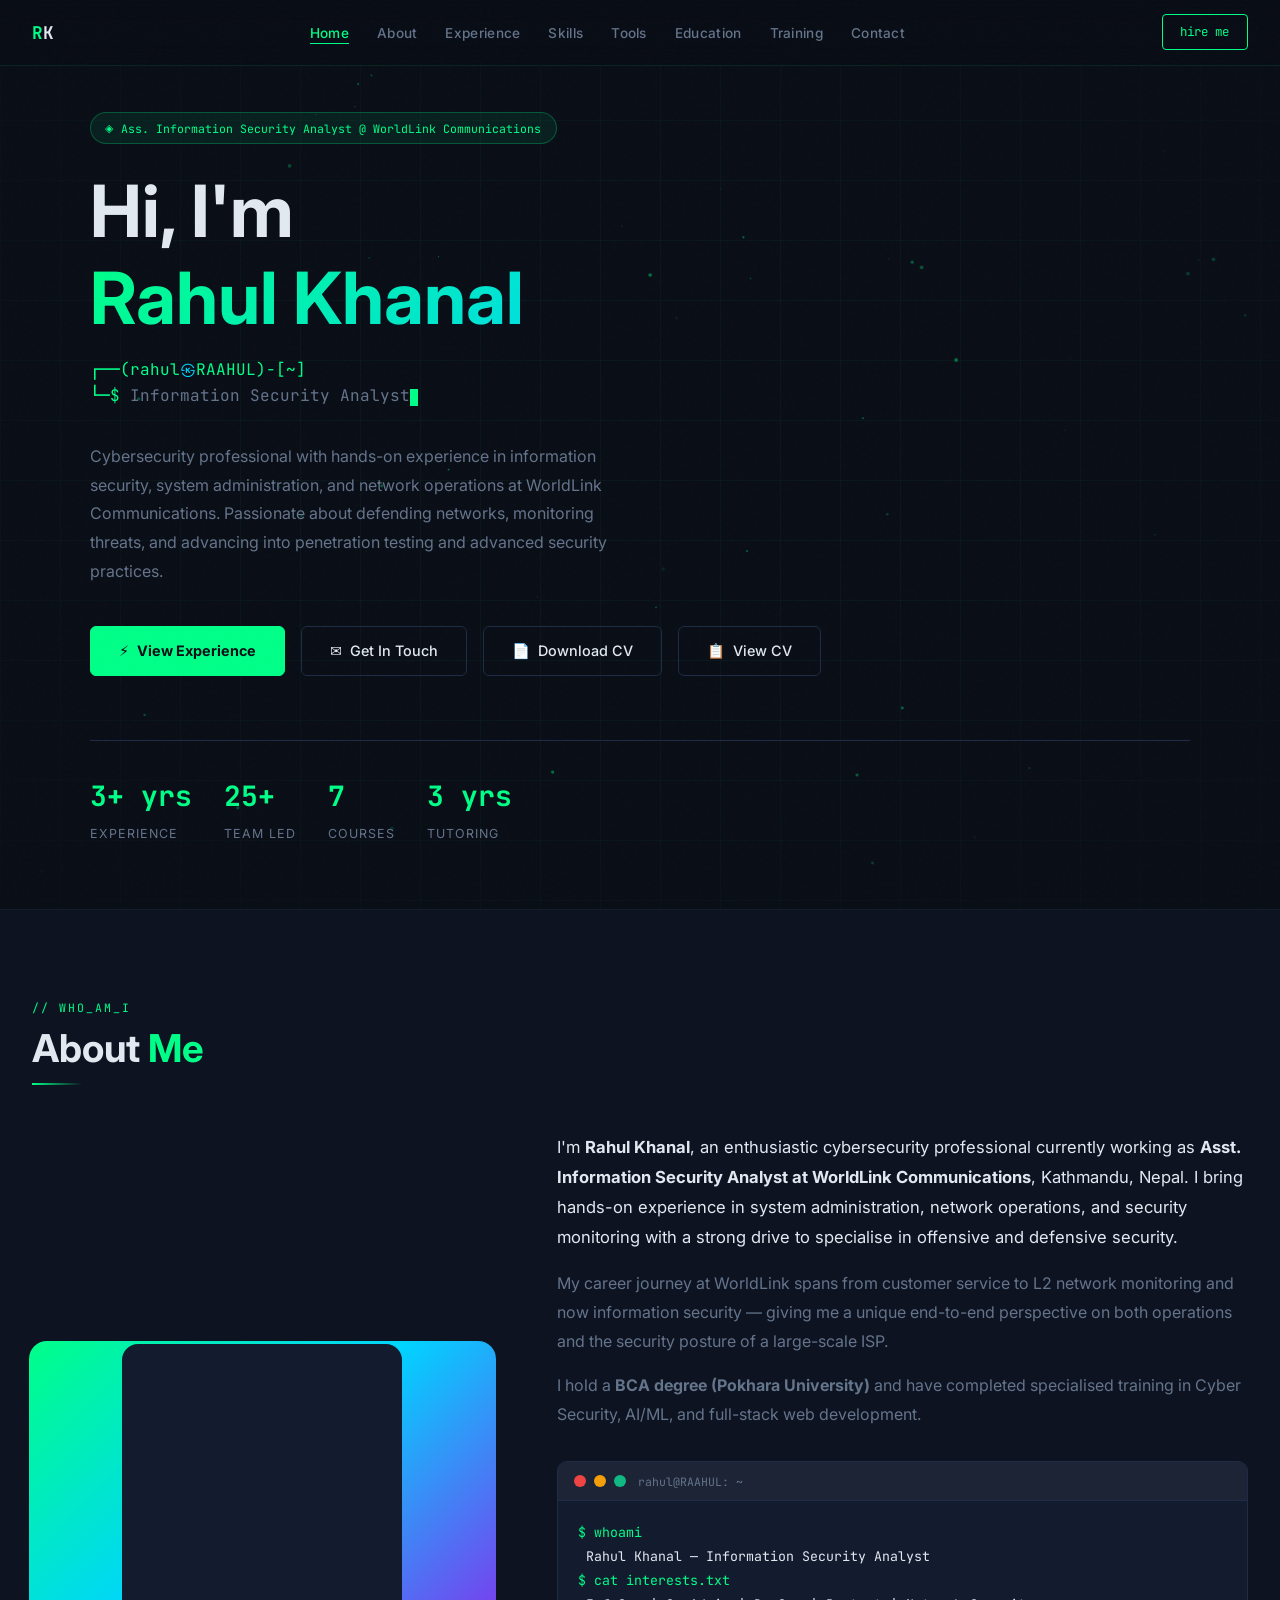
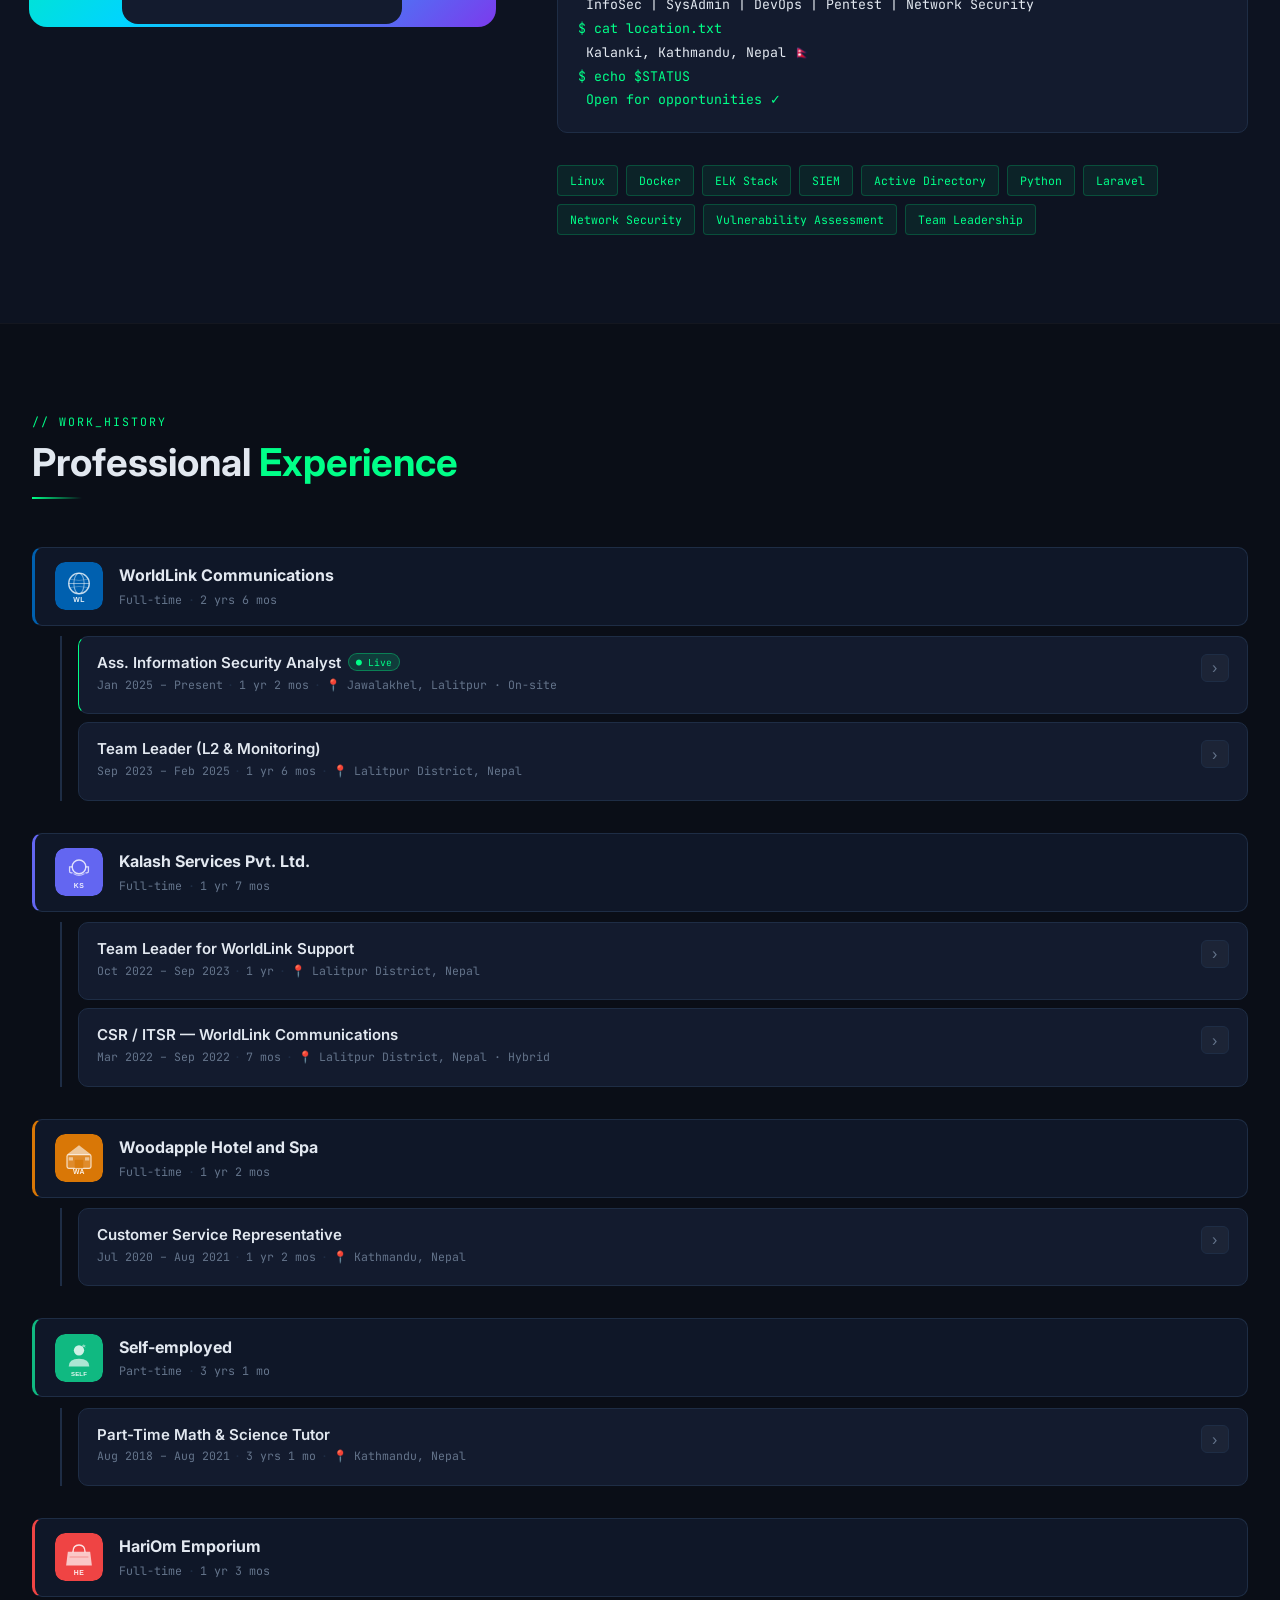
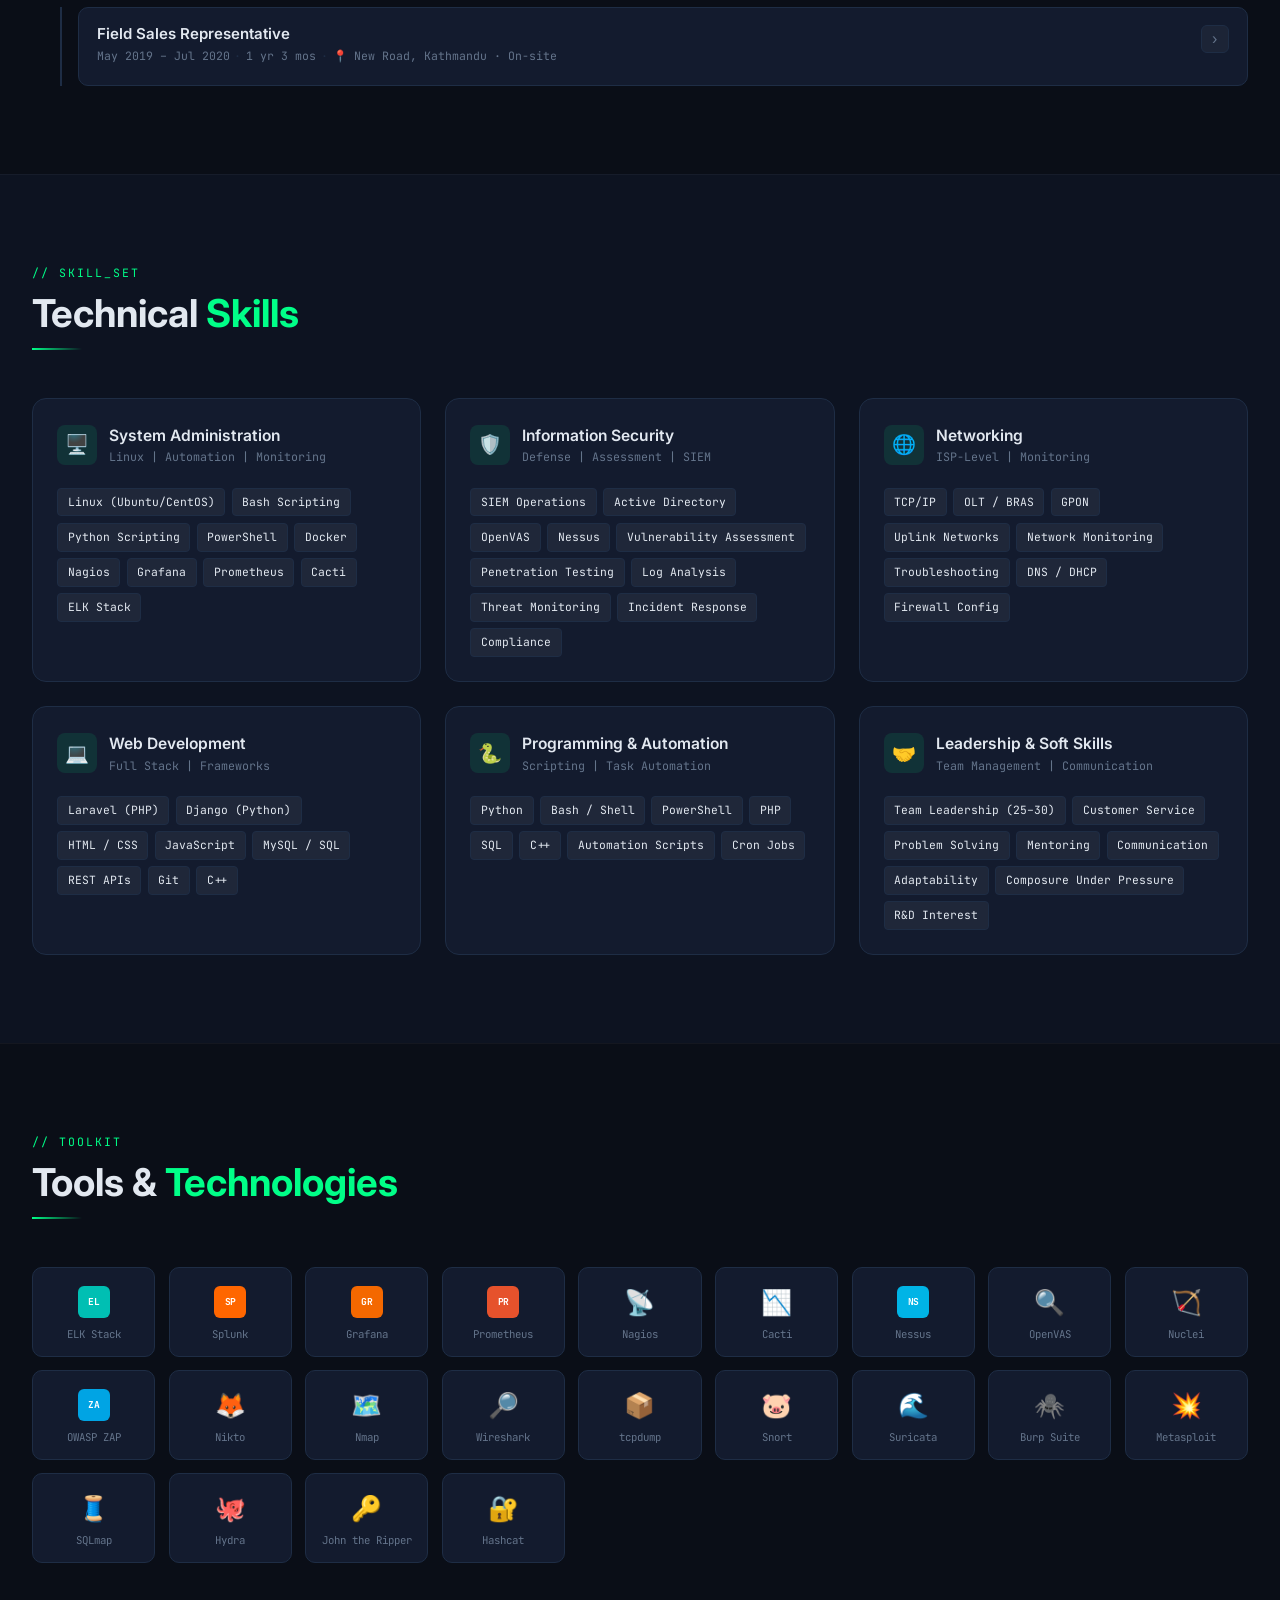
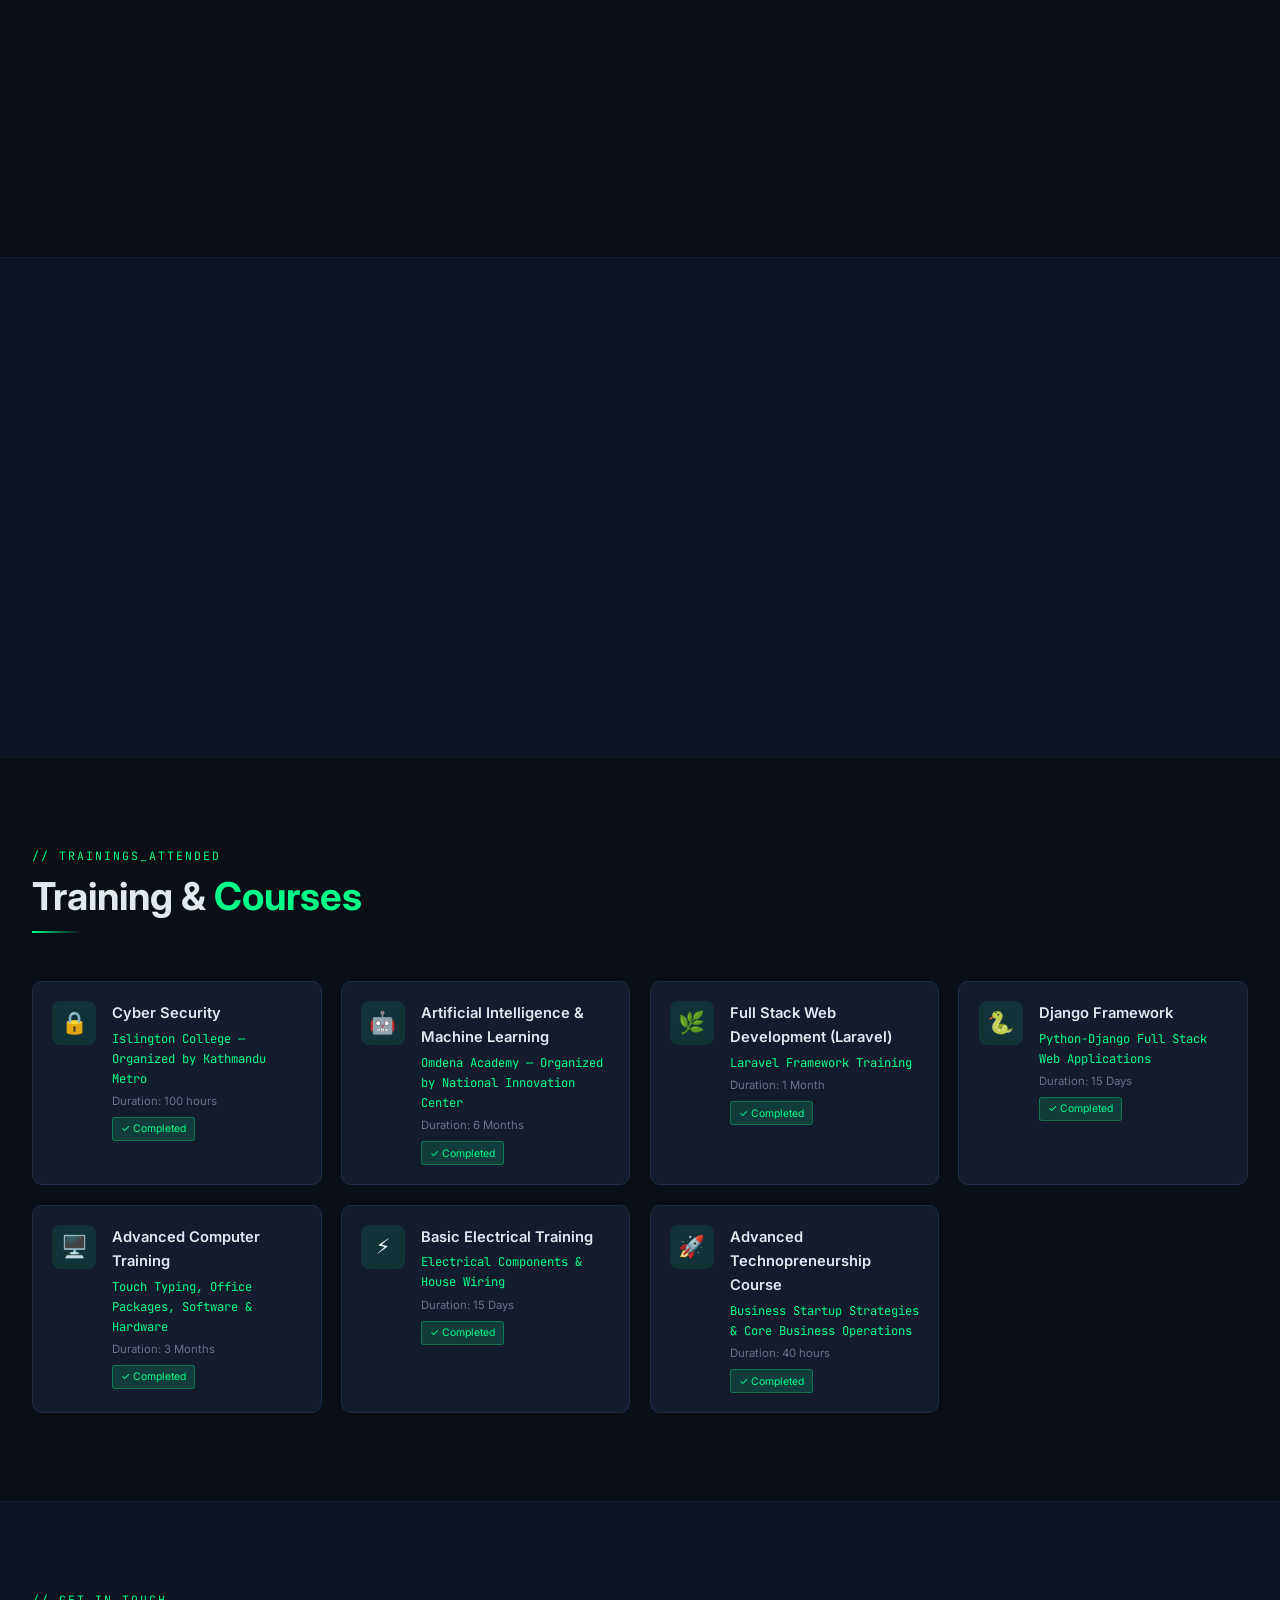
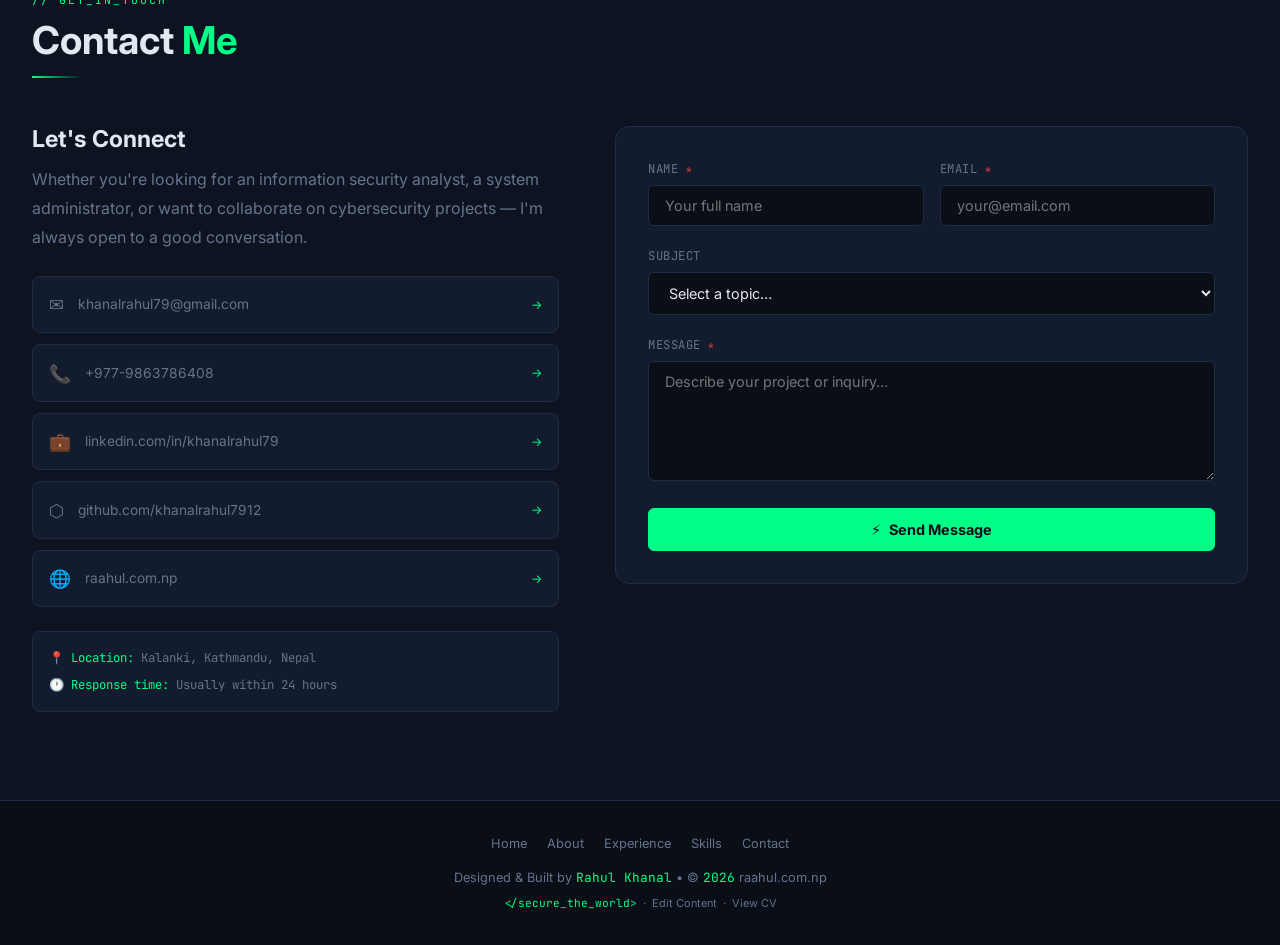
==== commit 1c4fce45: "Add dynamic CV page and content editor (cv.html + edit.html) New files:   cv.html           Print-re" ====
--- a/index.html
+++ b/index.html
@@ -126,6 +126,15 @@
       <a href="#" class="btn-outline" id="heroCvBtn" download
          style="display:none" aria-label="Download CV">
         <span aria-hidden="true">📄</span> Download CV
+      </a>
+      <!--
+        ✏️ VIEW CV BUTTON
+        Set SITE_CONFIG.cvPageUrl = 'cv.html' in js/config.js to show this.
+        Opens the printable CV page that auto-generates from your data files.
+      -->
+      <a href="cv.html" class="btn-outline" id="heroCvViewBtn"
+         style="display:none" aria-label="View CV page" target="_blank" rel="noopener">
+        <span aria-hidden="true">📋</span> View CV
       </a>
     </div>
 
@@ -349,6 +358,10 @@
     <p class="footer-note">
       <!-- Tagline — populated by renderFooter() from SITE_CONFIG.footerTagline -->
       <span class="footer-hack-tag" id="footerTagline"></span>
+      &nbsp;·&nbsp;
+      <a href="edit.html" class="footer-edit-link" title="Edit site content">Edit Content</a>
+      &nbsp;·&nbsp;
+      <a href="cv.html" class="footer-edit-link" title="View printable CV" target="_blank" rel="noopener">View CV</a>
     </p>
   </div>
 </footer>
--- a/css/base.css
+++ b/css/base.css
@@ -209,6 +209,10 @@
   position: absolute; left: 0; top: 0;
   width: 100%; overflow: hidden;
   background: var(--bg);
+  /* Hidden by default — animation reveals slices during the glitch flash.
+     Without this, the opaque pseudo-elements cover the gradient name text
+     during the animation delay and at the 0%/100% keyframe. */
+  clip-path: inset(50% 0 50% 0);
 }
 .glitch::before {
   left: 2px; text-shadow: -1px 0 var(--red);
@@ -254,7 +258,7 @@
   to   { filter: hue-rotate(360deg); }
 }
 @keyframes glitch {
-  0%,100% { clip-path: inset(0 0 0 0); transform: none; }
+  0%,100% { clip-path: inset(50% 0 50% 0); transform: none; }
   20%     { clip-path: inset(20% 0 30% 0); transform: translate(-3px); }
   40%     { clip-path: inset(50% 0 20% 0); transform: translate(3px); }
   60%     { clip-path: inset(10% 0 60% 0); transform: translate(-2px); }
--- a/css/experience.css
+++ b/css/experience.css
@@ -1,202 +1,138 @@
 /* ═══════════════════════════════════════════════════════
-   EXPERIENCE — Tab-based layout (LinkedIn style)
+   EXPERIENCE — Flashcard-style layout
    css/experience.css
 ══════════════════════════════════════════════════════ */
 
-/* ── Layout: Two-column grid (tabs | panel) ─────────── */
-.exp-layout {
-  display: grid;
-  grid-template-columns: 230px 1fr;
-  min-height: 380px;
-  border: 1px solid var(--border);
-  border-radius: var(--radius-lg);
-  overflow: hidden;
-  background: var(--card);
-}
-
-/* ══════════════════════════════════════════════════════
-   LEFT: Company Tabs
-══════════════════════════════════════════════════════ */
-.exp-tabs-nav {
+/* ── Experience Feed (vertical stack of company blocks) ── */
+.exp-feed {
   display: flex;
   flex-direction: column;
-  border-right: 1px solid var(--border);
-  background: rgba(0,0,0,.15);
-  overflow-y: auto;
-  overflow-x: hidden;
-  /* custom thin scrollbar */
-  scrollbar-width: thin;
-  scrollbar-color: var(--border) transparent;
-}
-.exp-tabs-nav::-webkit-scrollbar       { width: 3px; }
-.exp-tabs-nav::-webkit-scrollbar-thumb { background: var(--border); }
-
-.exp-tab {
+  gap: 2rem;
+}
+
+/* ══════════════════════════════════════════════════════
+   COMPANY BLOCK
+══════════════════════════════════════════════════════ */
+.exp-co-block { position: relative; }
+
+/* ── Company Bar ─────────────────────────────────────── */
+.exp-co-bar {
   display: flex;
   align-items: center;
-  gap: .75rem;
-  padding: 1rem 1.25rem;
-  background: transparent;
-  border: none;
-  border-left: 3px solid transparent;
-  text-align: left;
-  color: var(--muted);
-  font-family: var(--font-sans);
-  font-size: .82rem;
-  transition: all var(--transition);
-  cursor: pointer;
-  width: 100%;
-  flex-shrink: 0;
-}
-.exp-tab:hover {
-  background: rgba(0,255,136,.04);
-  color: var(--text);
-  border-left-color: rgba(0,255,136,.3);
-}
-.exp-tab.active {
-  background: rgba(0,255,136,.07);
-  color: var(--green);
-  border-left-color: var(--green);
-}
-
-/* Tab company logo badge */
-.exp-tab-logo {
-  width: 32px; min-width: 32px; height: 32px;
-  border-radius: 7px;
+  gap: 1rem;
+  padding: .9rem 1.25rem;
+  background: var(--card2);
+  border: 1px solid var(--border);
+  border-left: 3px solid var(--co-accent, var(--border));
+  border-radius: var(--radius);
+  margin-bottom: .65rem;
+}
+
+/* Logo — either SVG img or coloured text badge */
+.exp-co-logo-wrap { flex-shrink: 0; }
+
+.exp-co-logo-img {
+  width: 48px; height: 48px;
+  border-radius: 10px;
+  object-fit: contain;
+  display: block;
+}
+
+.exp-co-logo-badge {
+  width: 48px; height: 48px;
+  border-radius: 10px;
   display: flex; align-items: center; justify-content: center;
   font-family: var(--font-mono);
-  font-size: .68rem; font-weight: 700;
-  color: #fff; letter-spacing: -.5px;
-  flex-shrink: 0;
-  box-shadow: 0 2px 6px rgba(0,0,0,.3);
-}
-
-/* Tab text info */
-.exp-tab-info {
-  display: flex; flex-direction: column; gap: .1rem;
-  min-width: 0; overflow: hidden;
-}
-.exp-tab-name {
-  font-size: .82rem; font-weight: 600; color: inherit;
-  white-space: nowrap; overflow: hidden; text-overflow: ellipsis;
-}
-.exp-tab-dur {
-  font-size: .68rem; color: var(--muted);
-  font-family: var(--font-mono);
-  opacity: .8;
-}
-
-/* ══════════════════════════════════════════════════════
-   RIGHT: Company Panels
-══════════════════════════════════════════════════════ */
-.exp-panels-wrap {
+  font-size: .88rem; font-weight: 700;
+  color: #fff;
+  box-shadow: 0 2px 8px rgba(0,0,0,.3);
+}
+
+/* Company text info */
+.exp-co-info { flex: 1; min-width: 0; }
+
+.exp-co-name {
+  font-size: 1rem; font-weight: 700; color: var(--text);
+  overflow-wrap: break-word;
+}
+.exp-co-name a { color: inherit; }
+.exp-co-name a:hover { color: var(--green); }
+
+.exp-co-sub {
+  display: flex; align-items: center; flex-wrap: wrap; gap: .35rem;
+  font-family: var(--font-mono); font-size: .73rem;
+  color: var(--muted); margin-top: .15rem;
+}
+.exp-co-dot { color: var(--border); }
+
+/* ══════════════════════════════════════════════════════
+   ROLES STACK
+══════════════════════════════════════════════════════ */
+.exp-roles {
+  display: flex;
+  flex-direction: column;
+  gap: .5rem;
+  /* Subtle indent + vertical connector line */
+  margin-left: 1.75rem;
+  padding-left: 1rem;
+  border-left: 2px solid var(--border);
+}
+
+/* ══════════════════════════════════════════════════════
+   FLASHCARD — individual role card
+══════════════════════════════════════════════════════ */
+.exp-fc {
+  background: var(--card);
+  border: 1px solid var(--border);
+  border-radius: var(--radius);
   overflow: hidden;
-  min-width: 0;
-}
-
-.exp-panel {
-  display: none;
-  padding: 1.75rem 2rem 2rem;
-  animation: fadeIn .25s ease;
-  height: 100%;
-  overflow-y: auto;
-  overflow-x: hidden;
-  scrollbar-width: thin;
-  scrollbar-color: var(--border) transparent;
-}
-.exp-panel::-webkit-scrollbar       { width: 3px; }
-.exp-panel::-webkit-scrollbar-thumb { background: var(--border); }
-.exp-panel.active { display: block; }
-
-/* ── Company Bar (top of panel) ─────────────────────── */
-.exp-panel-company-bar {
-  display: flex; align-items: center; gap: 1rem;
-  padding-bottom: 1.25rem;
-  border-bottom: 1px solid var(--border);
-  margin-bottom: 1.75rem;
-  flex-wrap: wrap;
-}
-
-.exp-panel-logo {
-  width: 52px; min-width: 52px; height: 52px;
-  border-radius: 12px;
-  display: flex; align-items: center; justify-content: center;
-  font-family: var(--font-mono);
-  font-size: .9rem; font-weight: 700;
-  color: #fff;
-  flex-shrink: 0;
-  box-shadow: 0 4px 14px rgba(0,0,0,.35);
-}
-
-.exp-panel-company-name {
-  font-size: 1.1rem; font-weight: 700; color: var(--text);
-  margin-bottom: .2rem;
-  word-break: break-word;
-}
-.exp-panel-company-name a { color: inherit; }
-.exp-panel-company-name a:hover { color: var(--green); }
-
-.exp-panel-meta {
-  font-family: var(--font-mono); font-size: .76rem;
-  color: var(--muted);
-  display: flex; align-items: center; gap: .4rem; flex-wrap: wrap;
-}
-.exp-panel-meta-dot { color: var(--border); }
-
-/* ── Roles List ─────────────────────────────────────── */
-.exp-roles-list {
-  display: flex;
-  flex-direction: column;
-  gap: 0;
-}
-
-/* ── Individual Role Card ───────────────────────────── */
-.exp-role-card {
-  position: relative;
-  padding: 1.25rem 0 1.5rem 1.5rem;
-  border-left: 2px solid var(--border);
-  margin-left: .5rem;
-  transition: border-color var(--transition);
-}
-.exp-role-card:last-child {
-  border-left-color: transparent;
-  padding-bottom: 0;
-}
-.exp-role-card:hover { border-left-color: rgba(0,255,136,.3); }
-.exp-role-card.exp-role-current { border-left-color: var(--green); }
-
-/* Timeline dot */
-.exp-role-card::before {
-  content: '';
-  position: absolute; left: -5px; top: 1.35rem;
-  width: 8px; height: 8px;
-  border-radius: 50%;
-  background: var(--border);
-  border: 2px solid var(--card);
-  transition: background var(--transition);
-}
-.exp-role-card:hover::before         { background: rgba(0,255,136,.6); }
-.exp-role-card.exp-role-current::before { background: var(--green); box-shadow: 0 0 8px rgba(0,255,136,.4); }
-
-/* Role title row */
-.exp-role-header {
-  display: flex; align-items: flex-start;
-  justify-content: space-between; gap: 1rem;
-  margin-bottom: .65rem;
-  flex-wrap: wrap;
-}
-
-.exp-role-title-group { flex: 1; min-width: 0; }
-
-.exp-role-title {
-  font-size: .975rem; font-weight: 600; color: var(--text);
+  transition: border-color var(--transition), box-shadow var(--transition);
+}
+.exp-fc:hover {
+  border-color: rgba(0,255,136,.25);
+}
+.exp-fc.open {
+  border-color: rgba(0,255,136,.4);
+  box-shadow: 0 4px 24px rgba(0,255,136,.07);
+}
+/* Current-role card gets green left accent */
+.exp-fc.exp-fc-current {
+  border-left-color: var(--green);
+}
+
+/* ── Card Head (always-visible trigger button) ─────── */
+.exp-fc-head {
+  display: flex;
+  align-items: flex-start;
+  gap: .75rem;
+  padding: 1rem 1.1rem;
+  width: 100%;
+  background: none; border: none;
+  cursor: pointer;
+  color: inherit; font-family: inherit;
+  text-align: left;
+}
+.exp-fc-head:focus-visible {
+  outline: 2px solid var(--green);
+  outline-offset: -2px;
+  border-radius: var(--radius);
+}
+
+/* Info column */
+.exp-fc-info { flex: 1; min-width: 0; }
+
+.exp-fc-title-row {
   display: flex; align-items: center; flex-wrap: wrap; gap: .45rem;
   margin-bottom: .3rem;
-  overflow-wrap: break-word;
-}
-
-.exp-current-badge {
-  font-family: var(--font-mono); font-size: .6rem; font-weight: 500;
+}
+.exp-fc-title {
+  font-size: .94rem; font-weight: 600; color: var(--text);
+  overflow-wrap: break-word;
+}
+
+/* "● Live" current-role badge */
+.exp-live {
+  font-family: var(--font-mono); font-size: .6rem;
   padding: .1rem .45rem;
   border-radius: 999px;
   background: rgba(0,255,136,.15);
@@ -206,74 +142,103 @@
   animation: pulse 3s infinite;
 }
 
-.exp-role-meta {
+/* Period · duration · location row */
+.exp-fc-meta {
   display: flex; align-items: center; flex-wrap: wrap; gap: .3rem;
-  font-family: var(--font-mono); font-size: .73rem; color: var(--muted);
-  margin-bottom: .2rem;
-}
-.exp-role-sep { color: var(--border); }
-.exp-role-location {
-  font-size: .71rem; color: var(--muted); opacity: .75;
-  overflow-wrap: break-word;
-}
-
-/* Date chip (right side) */
-.exp-date-chip {
-  display: inline-flex; align-items: center;
-  background: rgba(0,212,255,.07);
-  border: 1px solid rgba(0,212,255,.2);
+  font-family: var(--font-mono); font-size: .72rem;
+  color: var(--muted); margin-bottom: .35rem;
+  overflow-wrap: break-word;
+}
+.exp-fc-bullet { color: var(--border); }
+.exp-fc-loc { overflow-wrap: break-word; }
+
+/* ── Expand/Collapse Arrow ───────────────────────────── */
+.exp-fc-arrow {
+  width: 28px; height: 28px; flex-shrink: 0; margin-top: .05rem;
+  display: flex; align-items: center; justify-content: center;
+  background: rgba(255,255,255,.04);
+  border: 1px solid var(--border);
   border-radius: 6px;
-  padding: .22rem .6rem;
-  font-family: var(--font-mono); font-size: .68rem;
-  color: var(--cyan); white-space: nowrap;
-  flex-shrink: 0;
-}
-
-/* Role description */
-.exp-role-desc {
-  font-size: .865rem; color: var(--muted);
-  line-height: 1.75; margin: .85rem 0 .85rem;
+  font-size: .9rem; color: var(--muted); font-style: normal;
+  transition: all var(--transition);
+}
+.exp-fc-head:hover .exp-fc-arrow,
+.exp-fc.open .exp-fc-arrow {
+  background: rgba(0,255,136,.1);
+  border-color: rgba(0,255,136,.3);
+  color: var(--green);
+}
+/* Rotate arrow 90° when card is open */
+.exp-fc.open .exp-fc-arrow {
+  transform: rotate(90deg);
+}
+
+/* ══════════════════════════════════════════════════════
+   EXPANDABLE BODY — CSS grid rows trick for smooth animation
+   (avoids max-height quirk; transitions correctly to natural height)
+══════════════════════════════════════════════════════ */
+.exp-fc-body {
+  display: grid;
+  grid-template-rows: 0fr;
+  transition: grid-template-rows .38s cubic-bezier(.4,0,.2,1);
+}
+.exp-fc-body-inner {
+  overflow: hidden;   /* required for grid rows trick */
+}
+.exp-fc.open .exp-fc-body {
+  grid-template-rows: 1fr;
+}
+
+/* Body content layout */
+.exp-fc-body-content {
+  padding: .2rem 1.1rem 1.1rem;
+  border-top: 1px solid rgba(255,255,255,.05);
+}
+
+/* Description paragraph */
+.exp-fc-desc {
+  font-size: .855rem; color: var(--muted);
+  line-height: 1.75; margin-bottom: .8rem;
   overflow-wrap: break-word;
 }
 
 /* Responsibilities list */
-.exp-resp-list {
-  display: flex; flex-direction: column; gap: .45rem;
-  margin-bottom: .9rem;
-}
-.exp-resp-list li {
+.exp-fc-list {
+  display: flex; flex-direction: column; gap: .4rem;
+  margin-bottom: .8rem;
+}
+.exp-fc-list li {
   position: relative;
   padding-left: 1.2rem;
-  font-size: .845rem; color: var(--muted); line-height: 1.65;
-  overflow-wrap: break-word;
-}
-.exp-resp-list li::before {
+  font-size: .835rem; color: var(--muted); line-height: 1.65;
+  overflow-wrap: break-word;
+}
+.exp-fc-list li::before {
   content: '▹';
   position: absolute; left: 0; top: .05em;
   color: var(--green); font-size: .75rem;
 }
 
-/* Role skill tags */
-.exp-role-tags {
-  display: flex; flex-wrap: wrap; gap: .35rem;
-  margin-top: .5rem;
-}
-.exp-tag {
-  font-family: var(--font-mono); font-size: .66rem;
-  padding: .18rem .5rem;
+/* Skill tags (inside expanded body) */
+.exp-fc-body-tags {
+  display: flex; flex-wrap: wrap; gap: .3rem; margin-top: .2rem;
+}
+.exp-fc-tag {
+  font-family: var(--font-mono); font-size: .63rem;
+  padding: .15rem .5rem;
   background: rgba(255,255,255,.04);
   border: 1px solid var(--border);
   border-radius: 3px; color: var(--muted);
   white-space: nowrap;
   transition: all var(--transition);
 }
-.exp-tag:hover {
-  background: rgba(0,255,136,.07);
-  border-color: rgba(0,255,136,.25);
+.exp-fc.open .exp-fc-tag {
+  background: rgba(0,255,136,.05);
+  border-color: rgba(0,255,136,.2);
   color: var(--green);
 }
 
-/* ── Legacy aliases (used by old render if present) ─── */
+/* ── Legacy aliases (retained for safety) ──────────── */
 .project-tag { font-family: var(--font-mono); font-size: .68rem;
   color: var(--muted); padding: .15rem .5rem;
   background: rgba(255,255,255,.04); border-radius: 3px; }
--- a/css/sections.css
+++ b/css/sections.css
@@ -187,6 +187,15 @@
   box-shadow: 0 2px 8px rgba(0,0,0,.3);
 }
 
+/* SVG / image logo — same size as the text badge */
+.edu-logo-img {
+  width: 52px; min-width: 52px; height: 52px;
+  border-radius: var(--radius);
+  object-fit: contain;
+  display: block;
+  flex-shrink: 0;
+}
+
 .edu-content    { flex: 1; min-width: 0; overflow: hidden; }
 .edu-degree     { font-size: .975rem; font-weight: 600; color: var(--text); margin-bottom: .3rem; overflow-wrap: break-word; }
 .edu-school     { font-size: .82rem; color: var(--cyan); font-family: var(--font-mono); margin-bottom: .2rem; overflow-wrap: break-word; }
@@ -362,3 +371,5 @@
   overflow-wrap: break-word; word-break: break-word;
 }
 .footer-hack-tag { color: var(--green); font-family: var(--font-mono); }
+.footer-edit-link { color: var(--muted); font-size: .68rem; }
+.footer-edit-link:hover { color: var(--green); }
--- a/css/responsive.css
+++ b/css/responsive.css
@@ -25,57 +25,15 @@
 }
 
 /* ══════════════════════════════════════════════════════
-   ≤ 900px — Tablet portrait (experience tabs switch to
-              horizontal scroll at top)
+   ≤ 900px — Tablet portrait (experience flashcards)
 ══════════════════════════════════════════════════════ */
 @media (max-width: 900px) {
-  .exp-layout {
-    grid-template-columns: 1fr;
-    min-height: unset;
-  }
-
-  .exp-tabs-nav {
-    flex-direction: row;
-    overflow-x: auto;
-    overflow-y: hidden;
-    border-right: none;
-    border-bottom: 1px solid var(--border);
-    background: rgba(0,0,0,.1);
-    scrollbar-width: none;
-    -webkit-overflow-scrolling: touch;
-  }
-  .exp-tabs-nav::-webkit-scrollbar { display: none; }
-
-  .exp-tab {
-    flex-direction: column;
-    align-items: center;
-    text-align: center;
-    border-left: none;
-    border-bottom: 3px solid transparent;
-    padding: .875rem 1rem;
-    min-width: 100px;
-    gap: .5rem;
-  }
-  .exp-tab:hover {
-    border-left-color: transparent;
-    border-bottom-color: rgba(0,255,136,.3);
-    background: rgba(0,255,136,.04);
-  }
-  .exp-tab.active {
-    border-left-color: transparent;
-    border-bottom-color: var(--green);
-  }
-  .exp-tab-info { align-items: center; }
-  .exp-tab-name { font-size: .76rem; }
-  .exp-tab-dur  { display: none; }
-
-  .exp-panel {
-    max-height: none;
-    padding: 1.5rem 1.25rem 1.75rem;
-  }
-  .exp-panels-wrap { overflow: visible; }
-}
-
+  .exp-roles {
+    margin-left: .75rem;
+    padding-left: .75rem;
+  }
+  .exp-fc-meta { font-size: .68rem; }
+}
 /* ══════════════════════════════════════════════════════
    ≤ 768px — Mobile landscape / small tablet
 ══════════════════════════════════════════════════════ */
@@ -164,15 +122,13 @@
   /* Section tag overflow */
   .section-tag { font-size: .65rem; letter-spacing: 1.5px; word-break: break-word; }
 
-  /* Experience */
-  .exp-tab { min-width: 90px; padding: .75rem; }
-  .exp-tab-logo { width: 28px; height: 28px; font-size: .6rem; }
-  .exp-panel { padding: 1.25rem 1rem 1.5rem; }
-  .exp-panel-logo { width: 44px; min-width: 44px; height: 44px; font-size: .65rem; }
-  .exp-role-card { padding: 1rem 0 1.25rem 1.25rem; }
-  .exp-role-title { font-size: .88rem; }
-  .exp-role-meta  { flex-wrap: wrap; gap: .25rem; }
-  .exp-date-chip  { display: none; } /* hide date chip — info is in role-meta */
+  /* Experience flashcards */
+  .exp-co-bar { padding: .75rem 1rem; gap: .75rem; }
+  .exp-co-logo-img, .exp-co-logo-badge { width: 40px; height: 40px; border-radius: 8px; }
+  .exp-roles { margin-left: .5rem; padding-left: .65rem; }
+  .exp-fc-head { padding: .875rem 1rem; }
+  .exp-fc-title { font-size: .88rem; }
+  .exp-fc-meta  { flex-wrap: wrap; gap: .25rem; }
 
   /* Tools */
   .tools-grid { grid-template-columns: repeat(auto-fill, minmax(min(100%, 90px), 1fr)); }
@@ -213,11 +169,9 @@
   /* About avatar: slightly smaller */
   .avatar-box { width: 160px; height: 160px; font-size: 3.8rem; }
 
-  /* Experience tabs: minimal footprint */
-  .exp-tab { min-width: 76px; padding: .6rem .5rem; }
-  .exp-tab-logo { width: 24px; height: 24px; font-size: .55rem; }
-  .exp-tab-name { font-size: .68rem; }
-  .exp-panel { padding: 1rem .875rem 1.25rem; }
+  /* Experience flashcards */
+  .exp-co-logo-img, .exp-co-logo-badge { width: 36px; height: 36px; }
+  .exp-fc-title { font-size: .84rem; }
 
   /* Skills grid: ensure single column */
   .skills-grid { grid-template-columns: 1fr; }
@@ -265,10 +219,12 @@
   .section-tag { font-size: .6rem; letter-spacing: 1px; }
   .section-title { font-size: clamp(1.2rem, 8vw, 1.6rem); }
 
-  /* Experience */
-  .exp-tab { min-width: 68px; padding: .5rem .4rem; }
-  .exp-tab-logo { width: 22px; height: 22px; font-size: .5rem; }
-  .exp-tab-name { font-size: .62rem; }
+  /* Experience flashcards */
+  .exp-co-bar { padding: .65rem .875rem; gap: .6rem; }
+  .exp-co-logo-img, .exp-co-logo-badge { width: 32px; height: 32px; border-radius: 7px; }
+  .exp-co-name { font-size: .88rem; }
+  .exp-fc-title { font-size: .82rem; }
+  .exp-fc-meta { font-size: .65rem; }
 
   /* Tools grid: 3-column compact */
   .tools-grid { grid-template-columns: repeat(3, 1fr); gap: .4rem; }
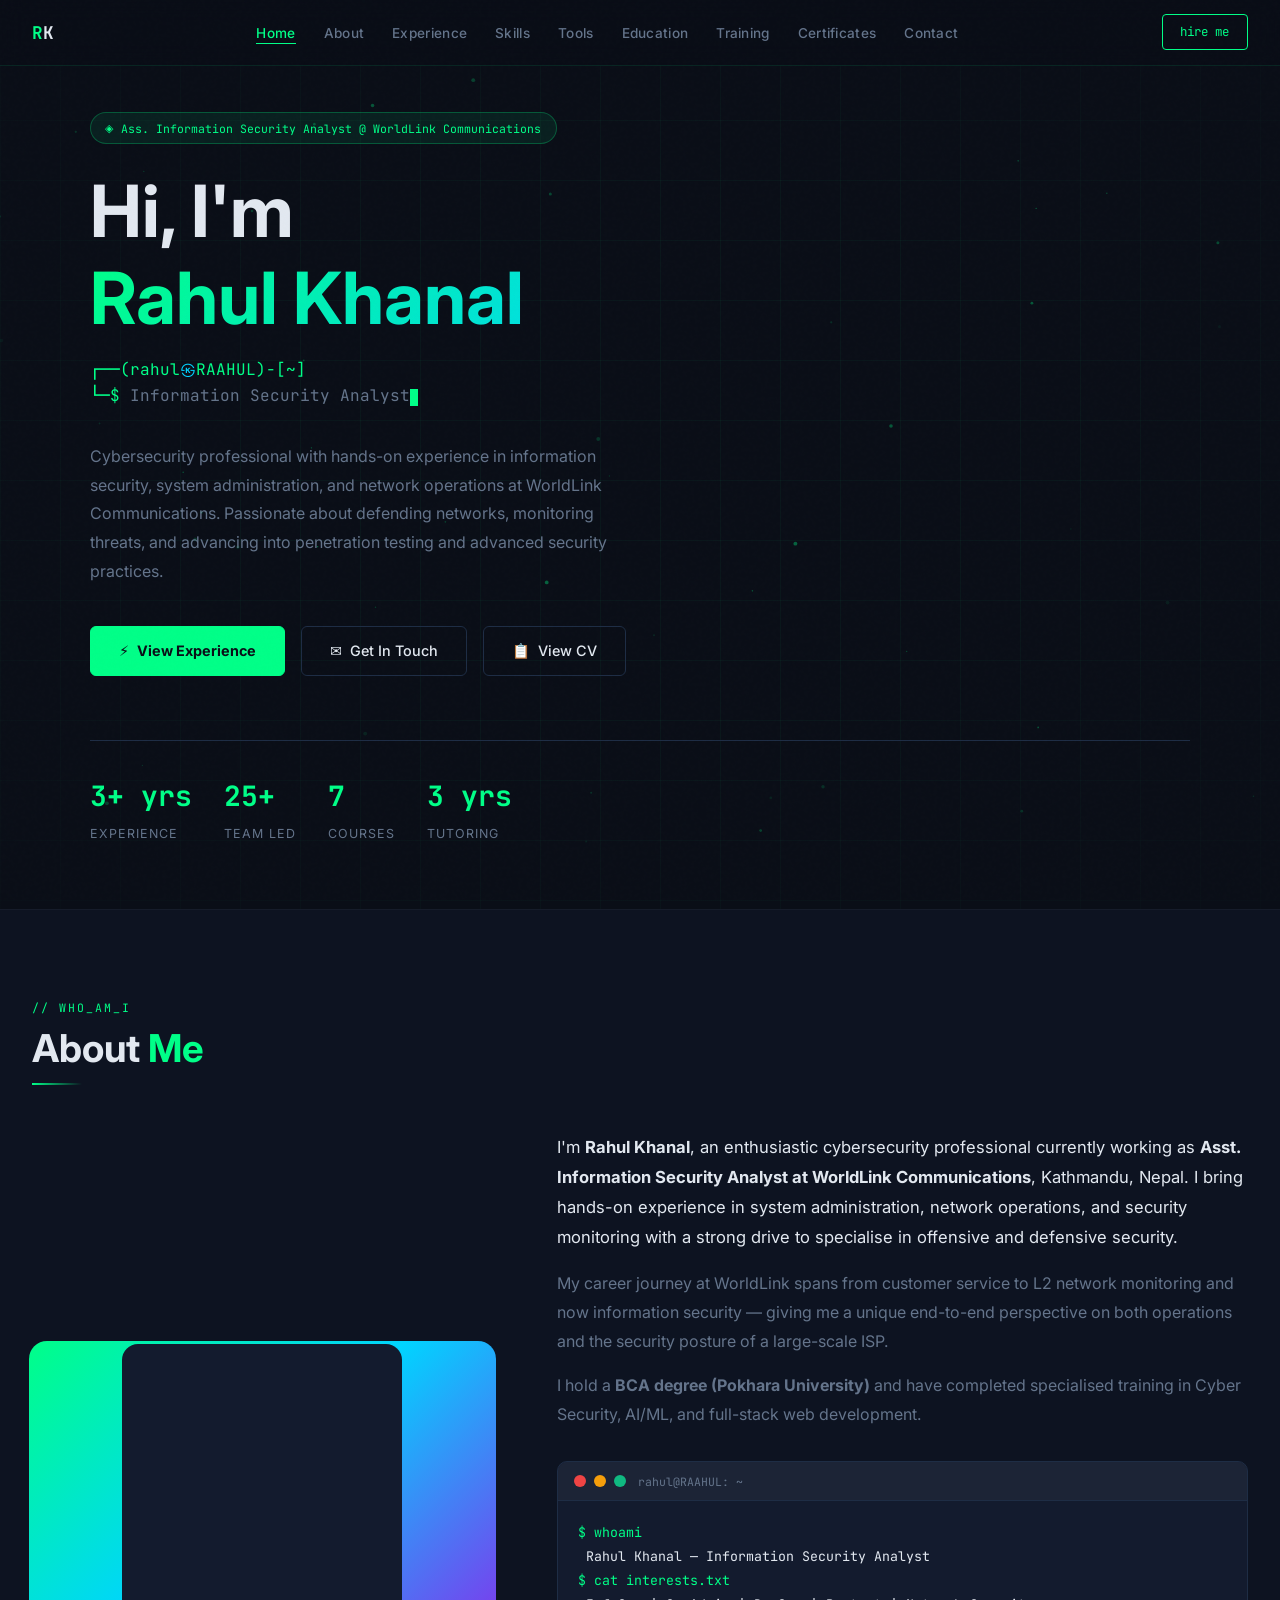
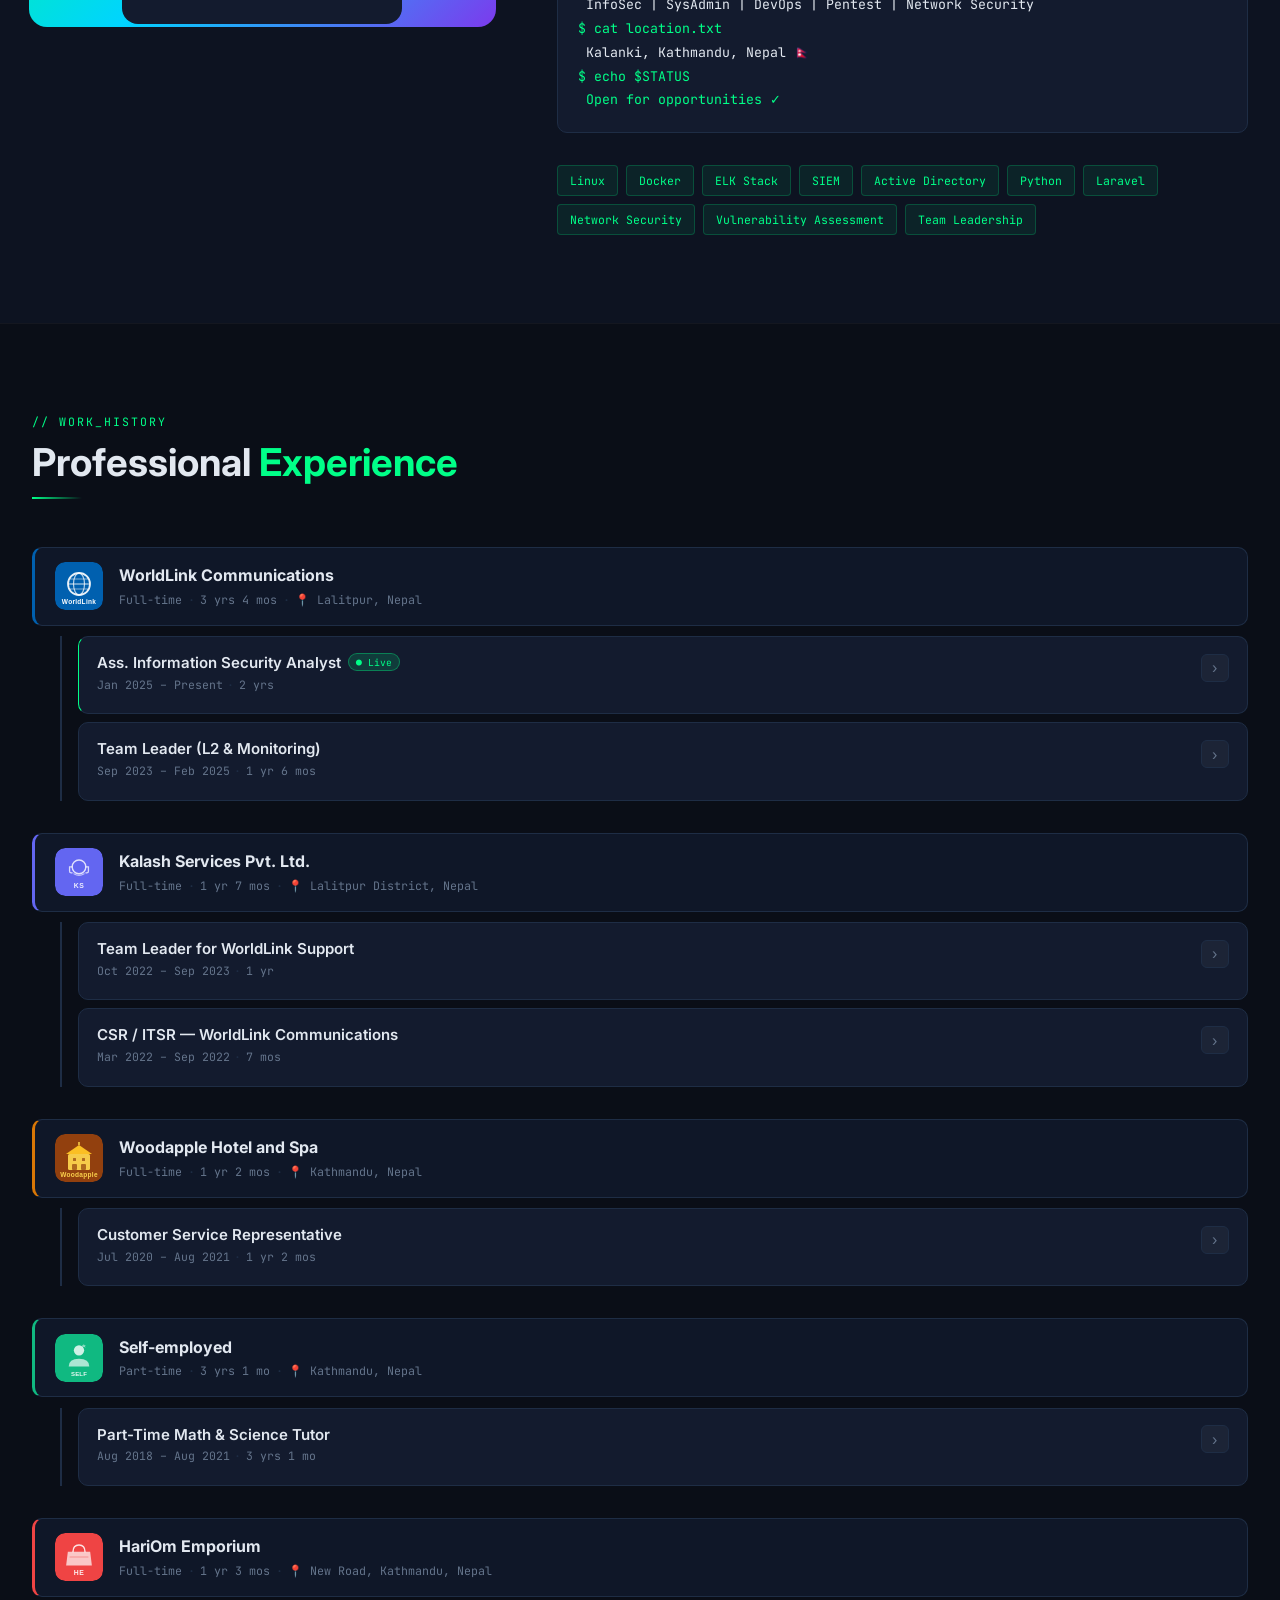
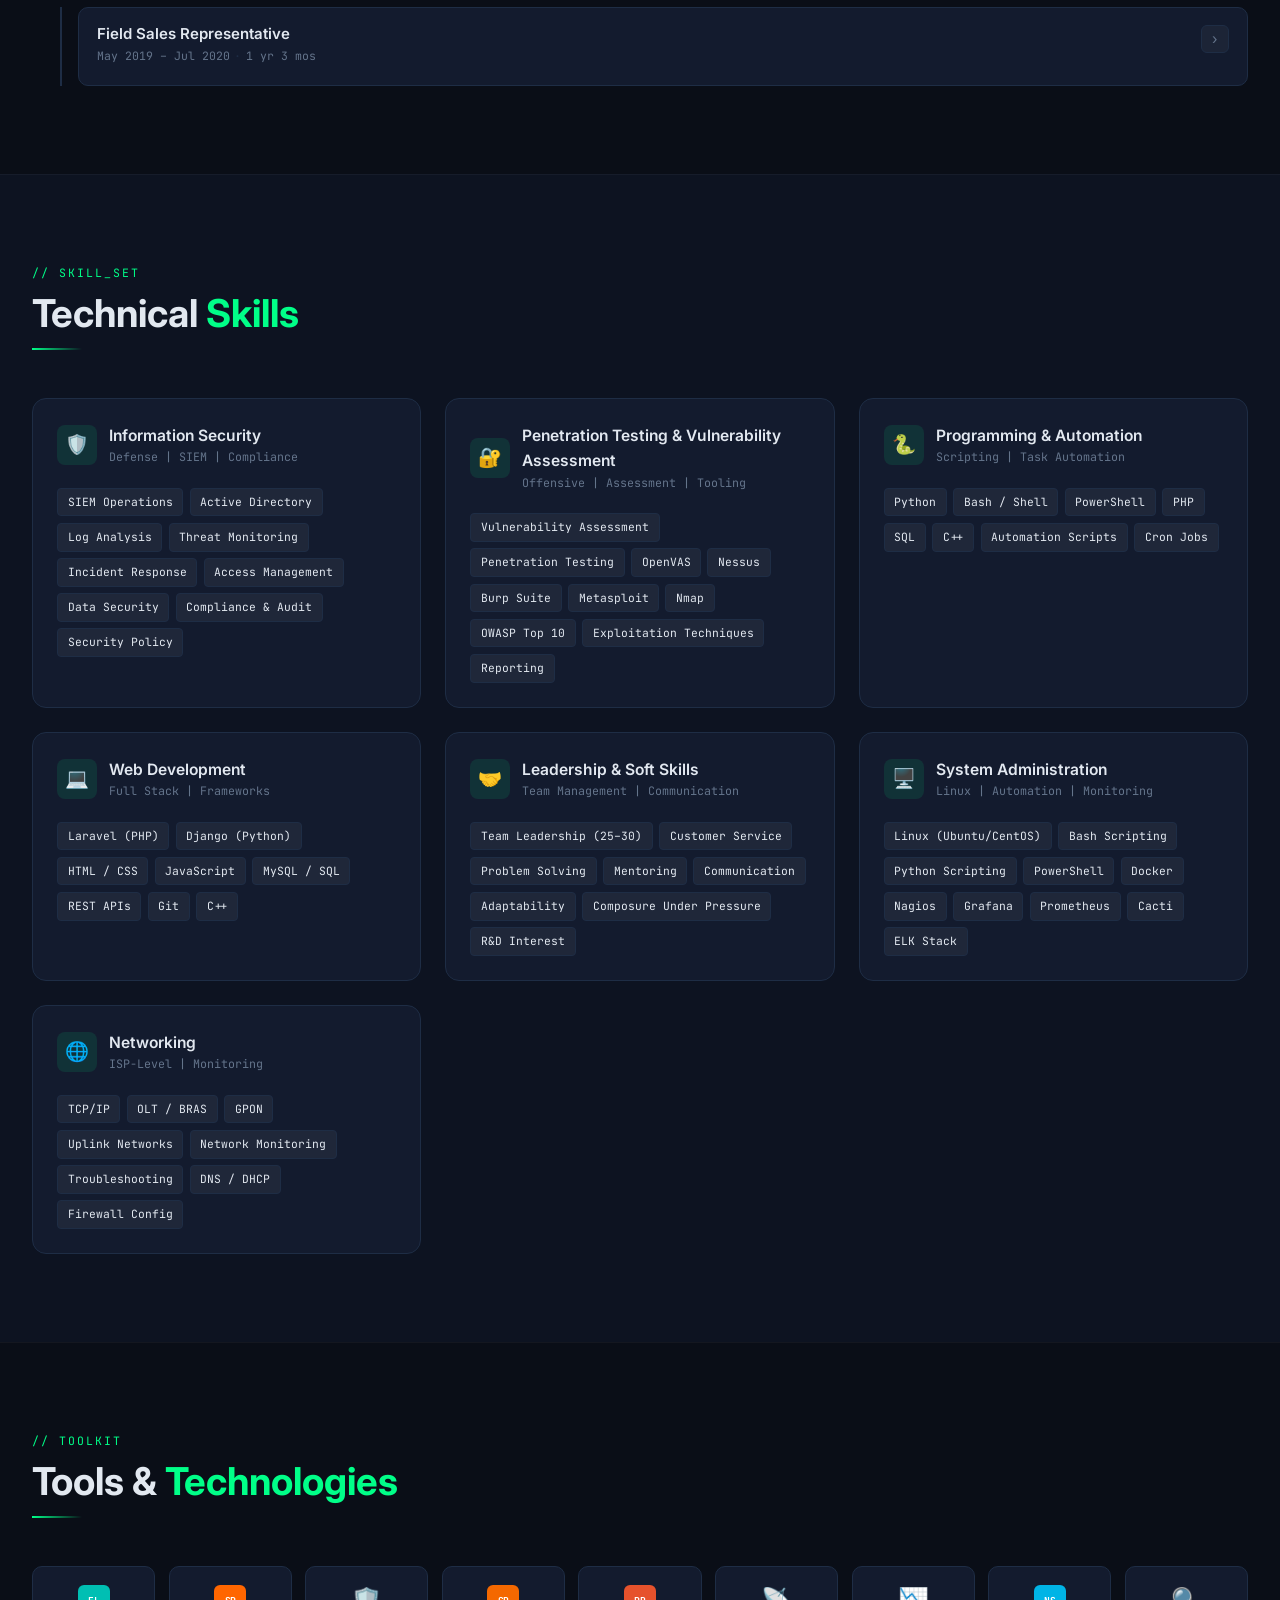
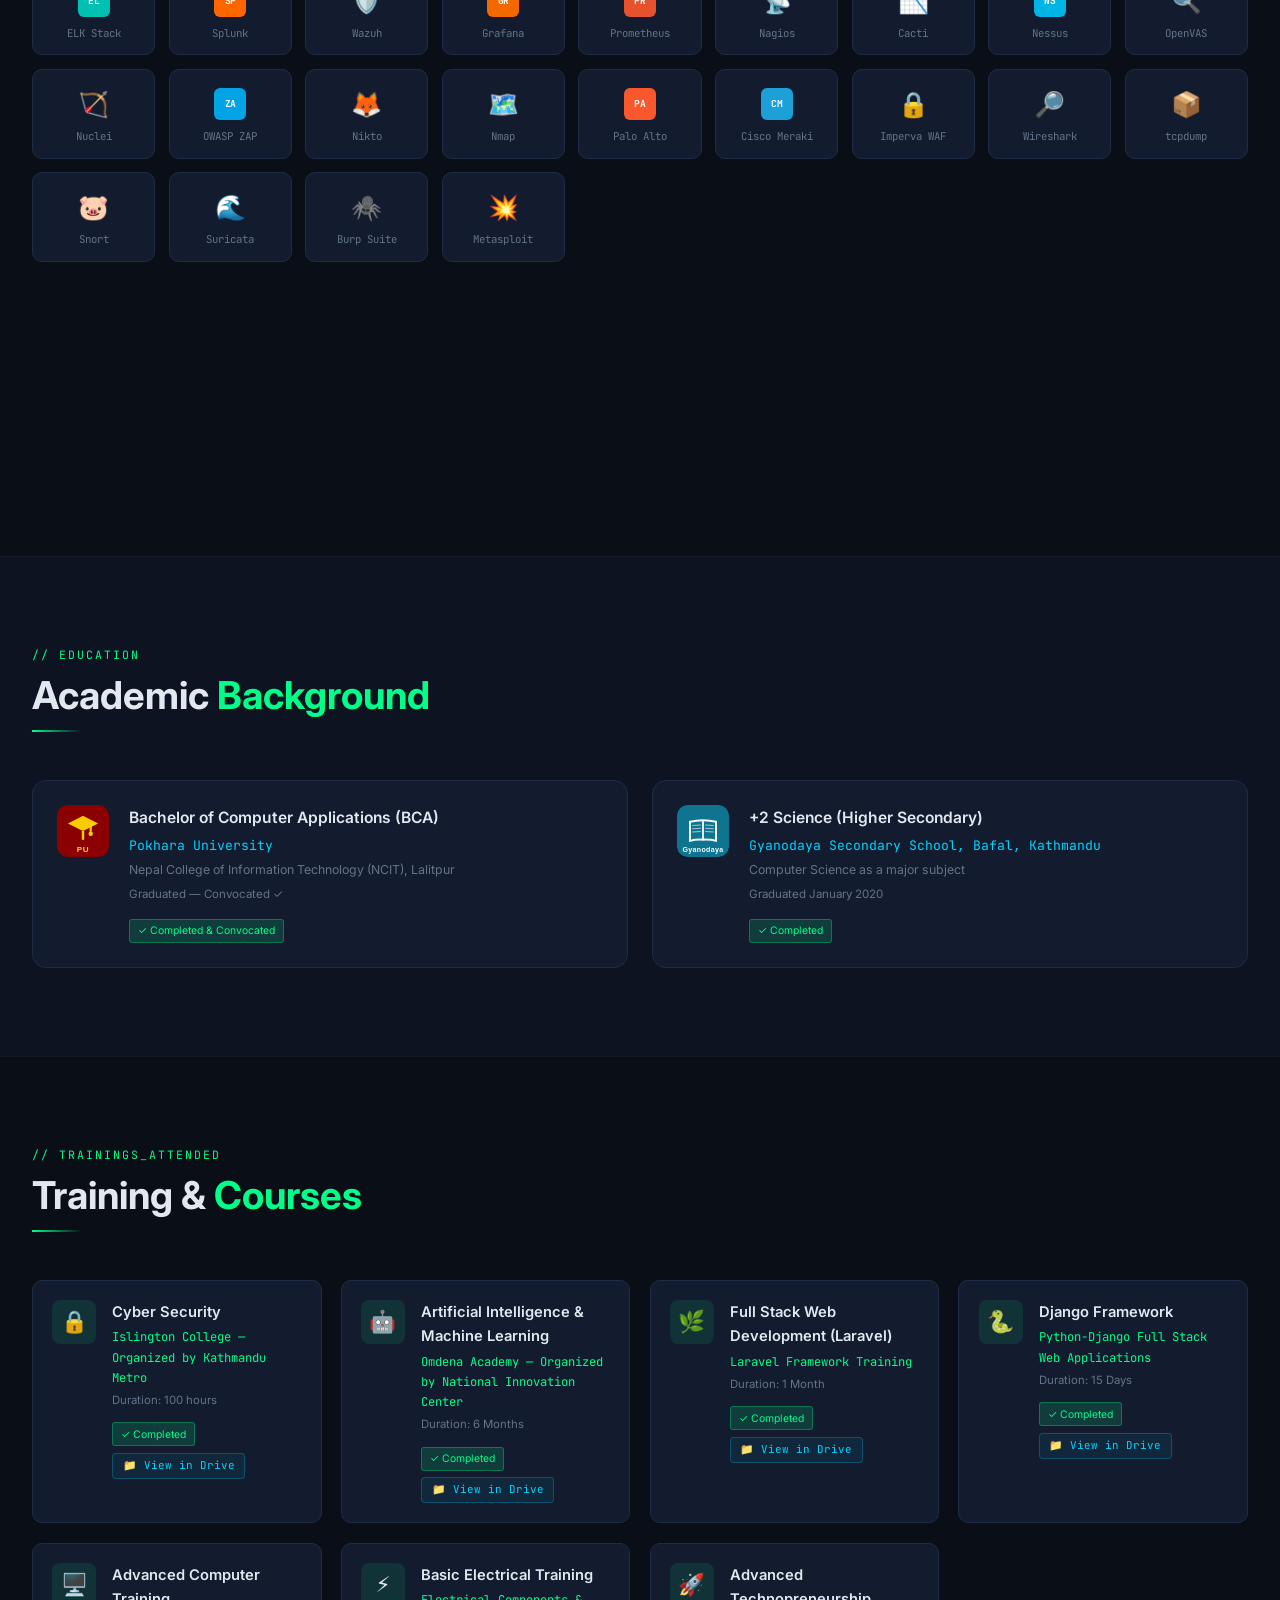
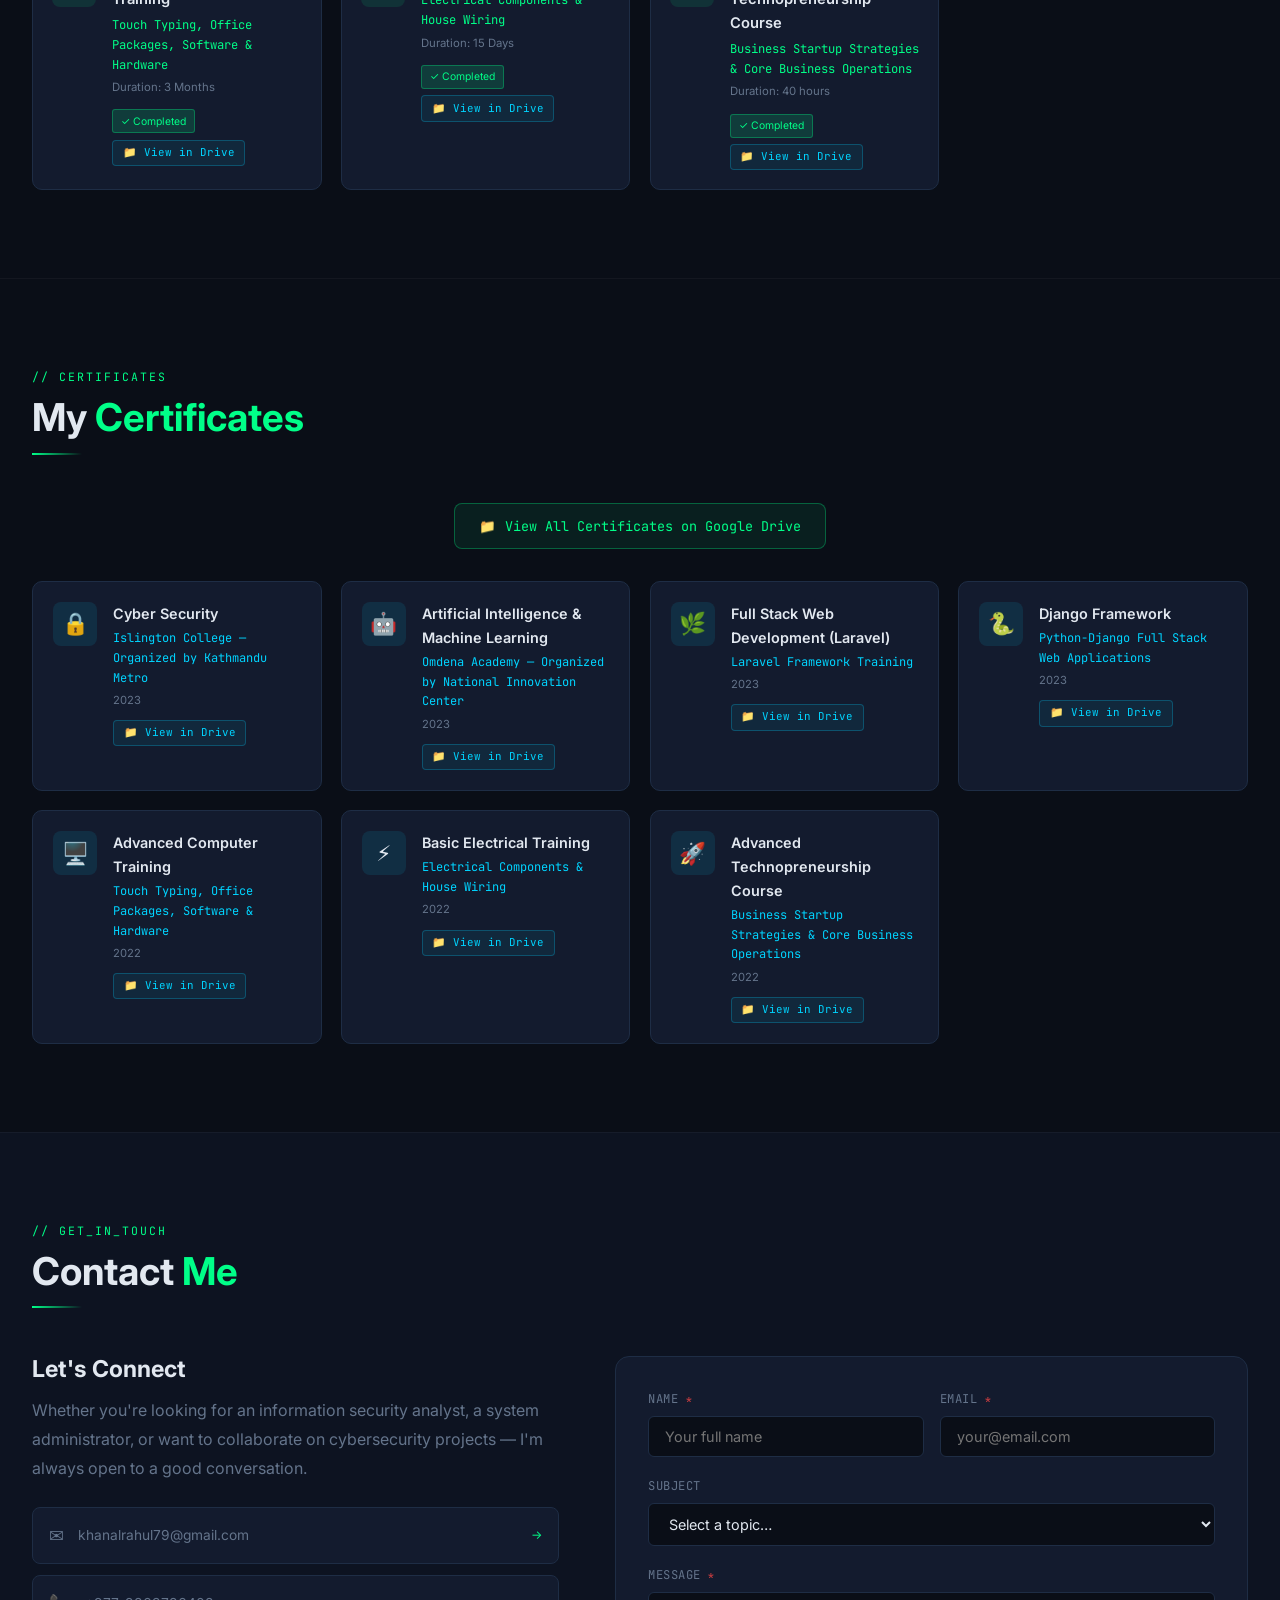
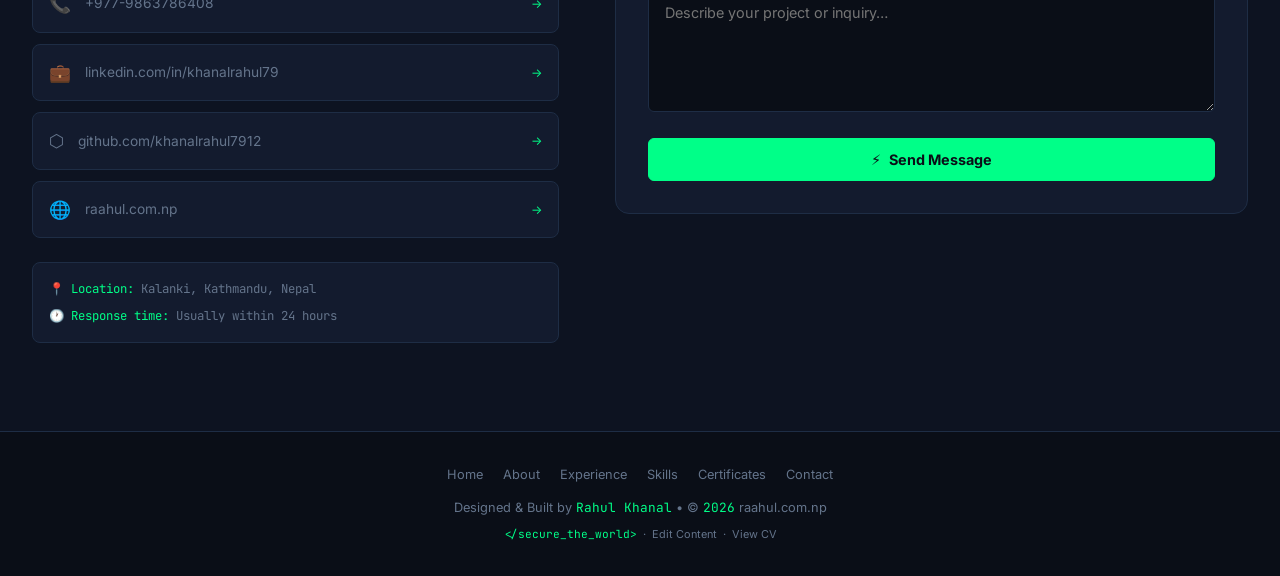
==== commit 767bd6a0: "Add certificates gallery, PHP direct mail, dynamic durations, cert view buttons New files:   mailer." ====
--- a/index.html
+++ b/index.html
@@ -69,6 +69,7 @@
     <li><a href="#tools">Tools</a></li>
     <li><a href="#education">Education</a></li>
     <li><a href="#training">Training</a></li>
+    <li><a href="#certificates">Certificates</a></li>
     <li><a href="#contact">Contact</a></li>
   </ul>
 
@@ -261,6 +262,32 @@
       <div class="section-line"></div>
     </div>
     <div class="cert-grid" id="trainingGrid" aria-label="Training and courses completed"></div>
+  </div>
+</section>
+
+<!-- ═══════════════════════════════════════════════
+     CERTIFICATES
+     Gallery populated by renderCertificates() from
+     CERTIFICATES array in js/data.js.
+     Add driveFileId values to enable per-certificate links.
+     Set SITE_CONFIG.certFolderUrl for the "View All" button.
+══════════════════════════════════════════════════ -->
+<section id="certificates">
+  <div class="container">
+    <div class="section-header reveal">
+      <span class="section-tag">// certificates</span>
+      <h2 class="section-title">My <span>Certificates</span></h2>
+      <div class="section-line"></div>
+    </div>
+    <!--
+      ✏️ CERTIFICATES — add Google Drive file IDs in js/data.js
+      Each CERTIFICATES entry has a driveFileId field.
+      Find it in the file's share URL:
+        https://drive.google.com/file/d/FILE_ID_HERE/view
+      While driveFileId is empty, each card links to the folder
+      set in SITE_CONFIG.certFolderUrl (js/config.js).
+    -->
+    <div id="certificatesContainer" class="reveal"></div>
   </div>
 </section>
 
@@ -351,6 +378,7 @@
       <a href="#about">About</a>
       <a href="#experience">Experience</a>
       <a href="#skills">Skills</a>
+      <a href="#certificates">Certificates</a>
       <a href="#contact">Contact</a>
     </nav>
     <!-- Built-by line — populated by renderFooter() -->
--- a/css/experience.css
+++ b/css/experience.css
@@ -64,6 +64,7 @@
   color: var(--muted); margin-top: .15rem;
 }
 .exp-co-dot { color: var(--border); }
+.exp-co-loc { color: var(--muted); overflow-wrap: break-word; }
 
 /* ══════════════════════════════════════════════════════
    ROLES STACK
--- a/css/sections.css
+++ b/css/sections.css
@@ -373,3 +373,108 @@
 .footer-hack-tag { color: var(--green); font-family: var(--font-mono); }
 .footer-edit-link { color: var(--muted); font-size: .68rem; }
 .footer-edit-link:hover { color: var(--green); }
+
+/* ══════════════════════════════════════════════════════
+   CERTIFICATES GALLERY
+   Used by renderCertificates() — see js/render.js.
+   Certificate entries are in CERTIFICATES array in js/data.js.
+   Update driveFileId fields in js/data.js with Google Drive file IDs.
+══════════════════════════════════════════════════════ */
+.certs-folder-wrap { text-align: center; margin-bottom: 2rem; }
+
+.certs-folder-btn {
+  display: inline-flex; align-items: center; gap: .55rem;
+  padding: .7rem 1.5rem;
+  border: 1px solid rgba(0,255,136,.3);
+  border-radius: 8px;
+  background: rgba(0,255,136,.07);
+  color: var(--green); font-family: var(--font-mono); font-size: .84rem;
+  transition: all var(--transition);
+}
+.certs-folder-btn:hover {
+  background: rgba(0,255,136,.15);
+  border-color: var(--green);
+  transform: translateY(-2px);
+  box-shadow: 0 4px 16px rgba(0,255,136,.1);
+}
+
+.certs-gallery {
+  display: grid;
+  grid-template-columns: repeat(auto-fill, minmax(min(100%, 260px), 1fr));
+  gap: 1.2rem;
+}
+
+.cert-gallery-card {
+  background: var(--card); border: 1px solid var(--border);
+  border-radius: var(--radius);
+  padding: 1.25rem;
+  display: flex; gap: 1rem; align-items: flex-start;
+  transition: border-color var(--transition), transform var(--transition), box-shadow var(--transition);
+  overflow: hidden;
+}
+.cert-gallery-card:hover {
+  border-color: rgba(0,212,255,.4);
+  transform: translateY(-3px);
+  box-shadow: 0 8px 24px rgba(0,212,255,.07);
+}
+
+.cert-gallery-icon {
+  width: 44px; height: 44px; flex-shrink: 0;
+  border-radius: 8px;
+  display: flex; align-items: center; justify-content: center;
+  font-size: 1.35rem;
+  background: rgba(0,212,255,.1);
+}
+
+.cert-gallery-info  { flex: 1; min-width: 0; }
+.cert-gallery-name  {
+  font-size: .9rem; font-weight: 600; color: var(--text);
+  margin-bottom: .2rem; overflow-wrap: break-word;
+}
+.cert-gallery-issuer {
+  font-size: .75rem; color: var(--cyan); font-family: var(--font-mono);
+  margin-bottom: .15rem; overflow-wrap: break-word;
+}
+.cert-gallery-date  { font-size: .7rem; color: var(--muted); margin-bottom: .5rem; }
+
+/* Shared view-button style used in both Training cards and Certificates gallery */
+.cert-view-btn {
+  display: inline-flex; align-items: center; gap: .3rem;
+  font-family: var(--font-mono); font-size: .68rem;
+  padding: .2rem .6rem; border-radius: 4px;
+  border: 1px solid rgba(0,255,136,.25);
+  background: rgba(0,255,136,.07);
+  color: var(--green);
+  transition: all var(--transition);
+}
+.cert-view-btn:hover {
+  background: rgba(0,255,136,.16);
+  border-color: var(--green);
+}
+.cert-view-btn.cert-view-folder {
+  border-color: rgba(0,212,255,.25);
+  background: rgba(0,212,255,.07);
+  color: var(--cyan);
+}
+.cert-view-btn.cert-view-folder:hover {
+  background: rgba(0,212,255,.16);
+  border-color: var(--cyan);
+}
+
+/* Row that holds the "✓ Completed" badge + "View Certificate" button */
+.cert-actions {
+  display: flex; align-items: center; flex-wrap: wrap; gap: .4rem;
+  margin-top: .4rem;
+}
+
+.certs-empty {
+  color: var(--muted); font-family: var(--font-mono); font-size: .82rem;
+  padding: 2.5rem; text-align: center;
+  border: 1px dashed var(--border); border-radius: var(--radius);
+  overflow-wrap: break-word;
+}
+.certs-empty code {
+  color: var(--green); background: rgba(0,255,136,.1);
+  padding: .1rem .3rem; border-radius: 3px;
+  font-family: var(--font-mono);
+}
--- a/css/responsive.css
+++ b/css/responsive.css
@@ -90,6 +90,9 @@
   /* Training */
   .cert-grid { grid-template-columns: 1fr; }
 
+  /* Certificates */
+  .certs-gallery { grid-template-columns: 1fr; }
+
   /* Contact */
   .contact-wrap { grid-template-columns: 1fr; gap: 2rem; }
   .form-row     { grid-template-columns: 1fr; }
@@ -134,6 +137,9 @@
   .tools-grid { grid-template-columns: repeat(auto-fill, minmax(min(100%, 90px), 1fr)); }
 
   /* Training cards */
+  /* Certificates gallery */
+  .cert-gallery-card { flex-direction: column; gap: .75rem; }
+  .cert-gallery-icon { width: 38px; height: 38px; font-size: 1.15rem; }
   .cert-card { flex-direction: column; gap: .75rem; }
   .cert-icon { width: 38px; height: 38px; font-size: 1.15rem; }
 
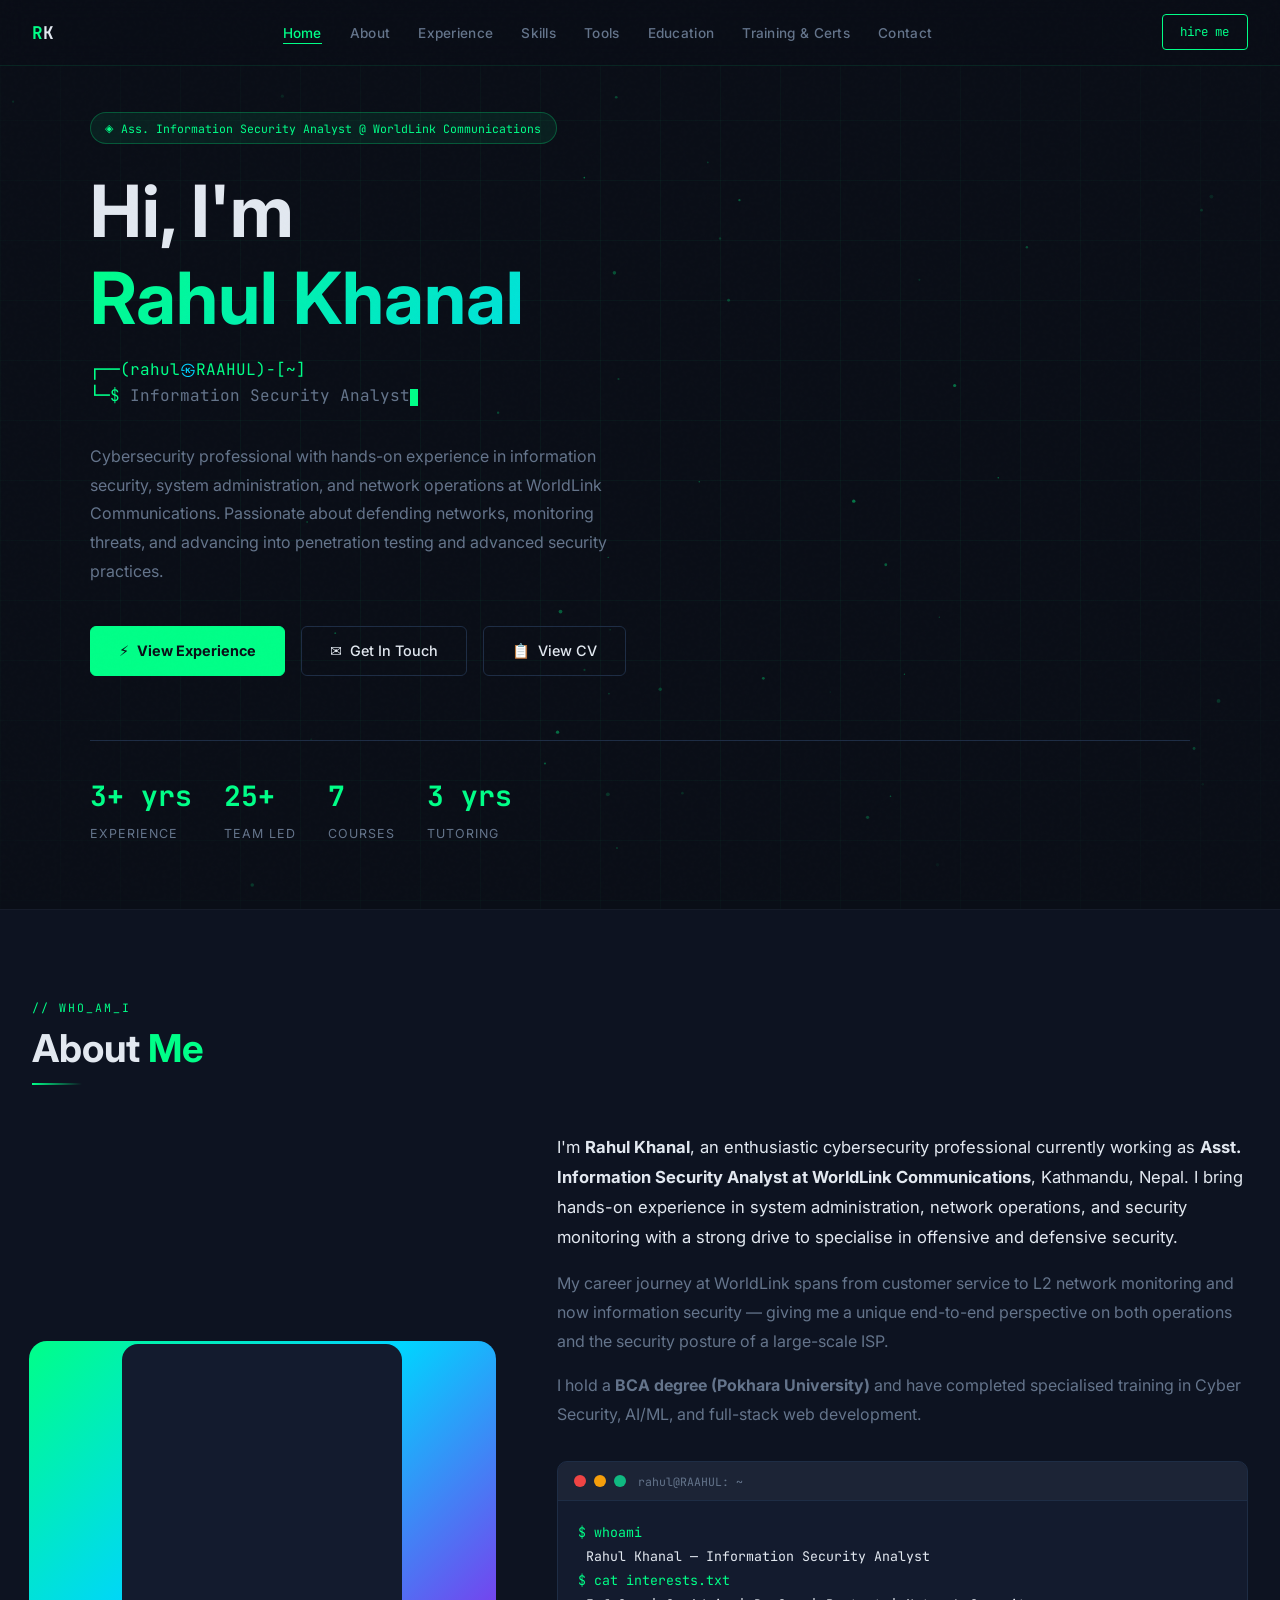
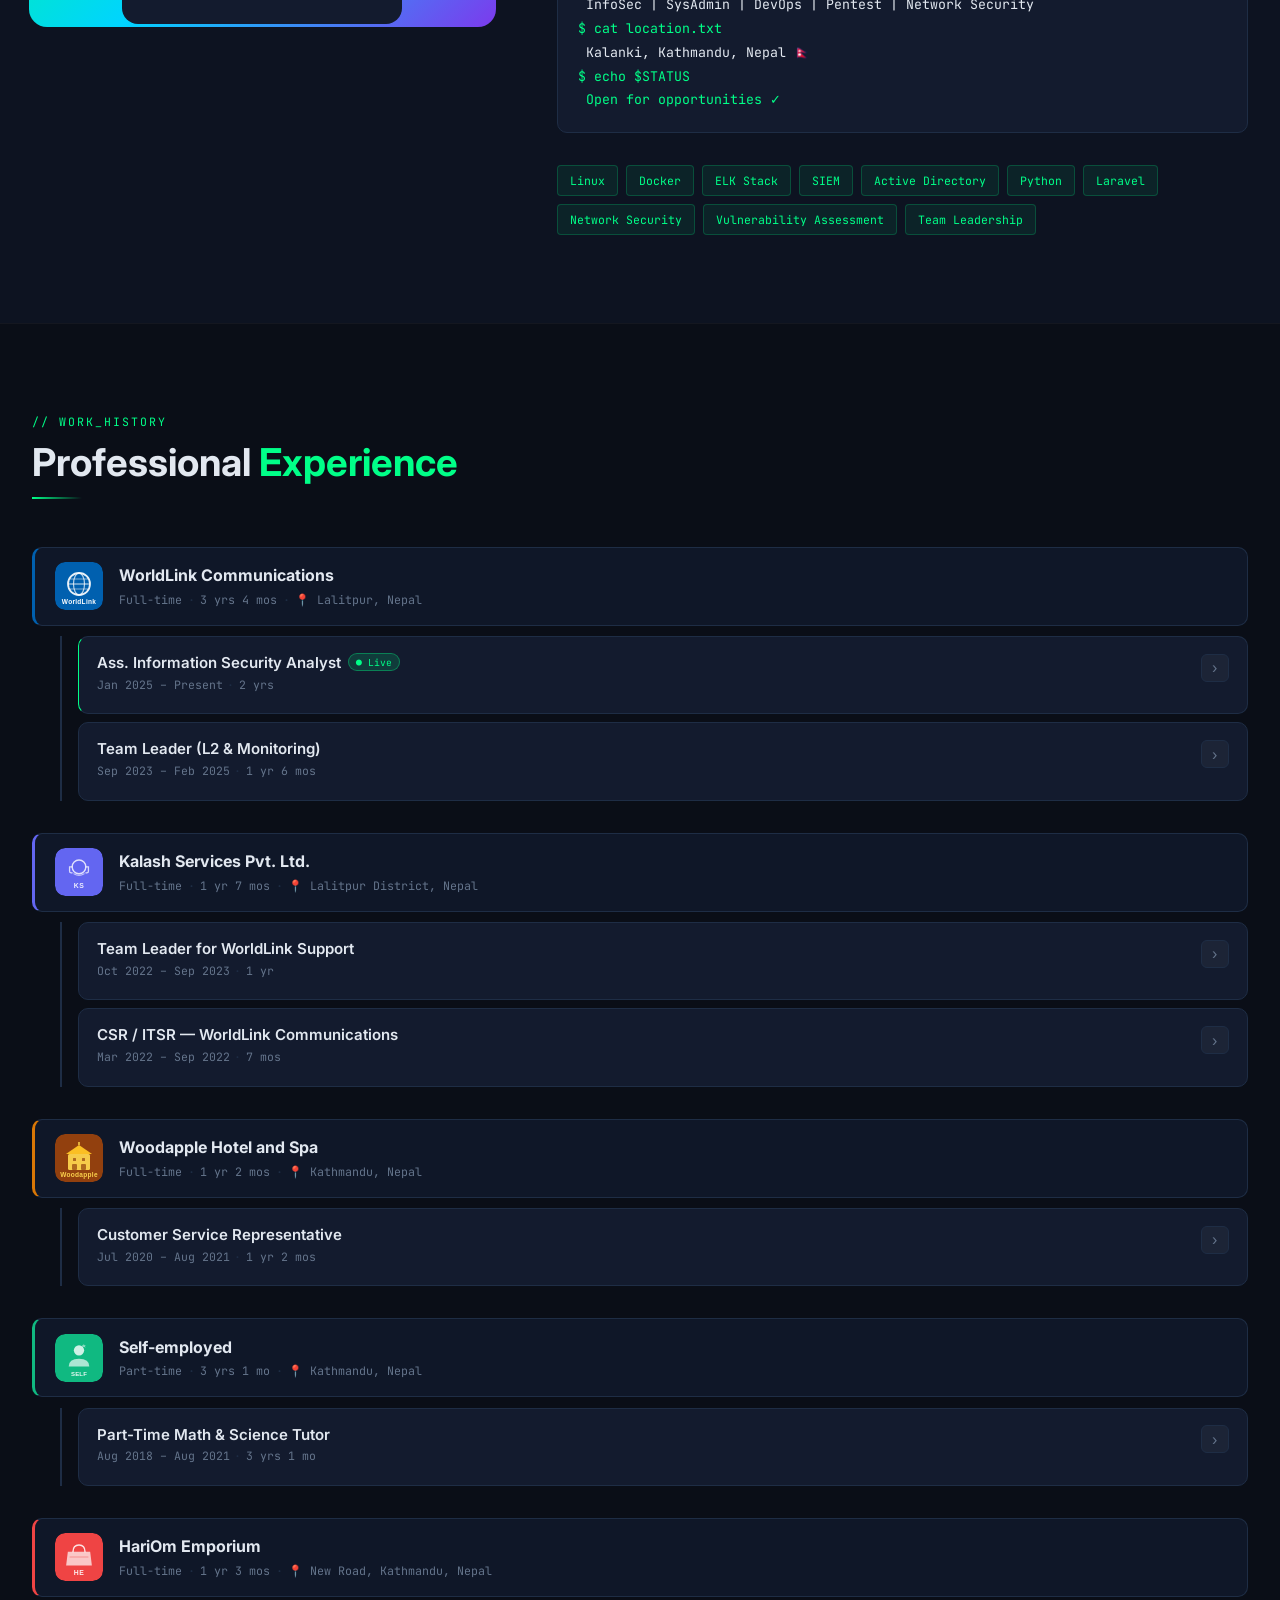
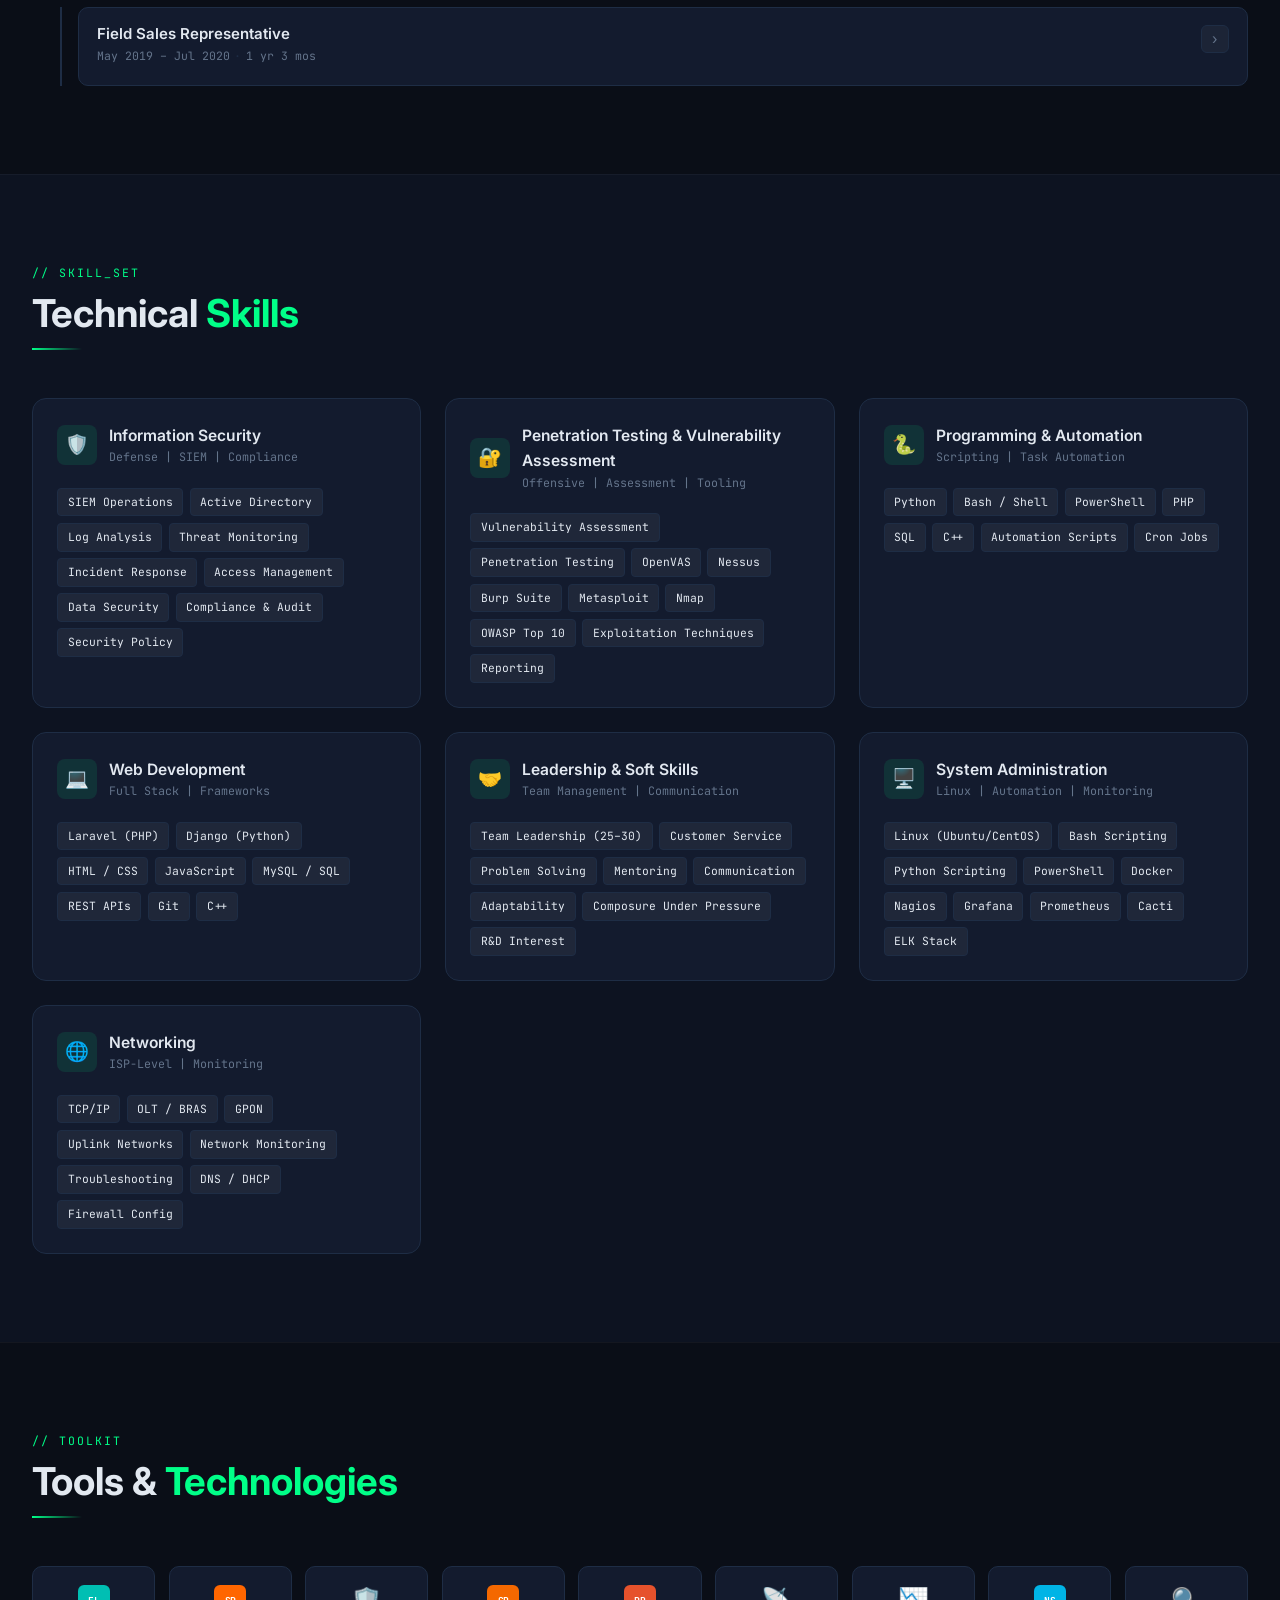
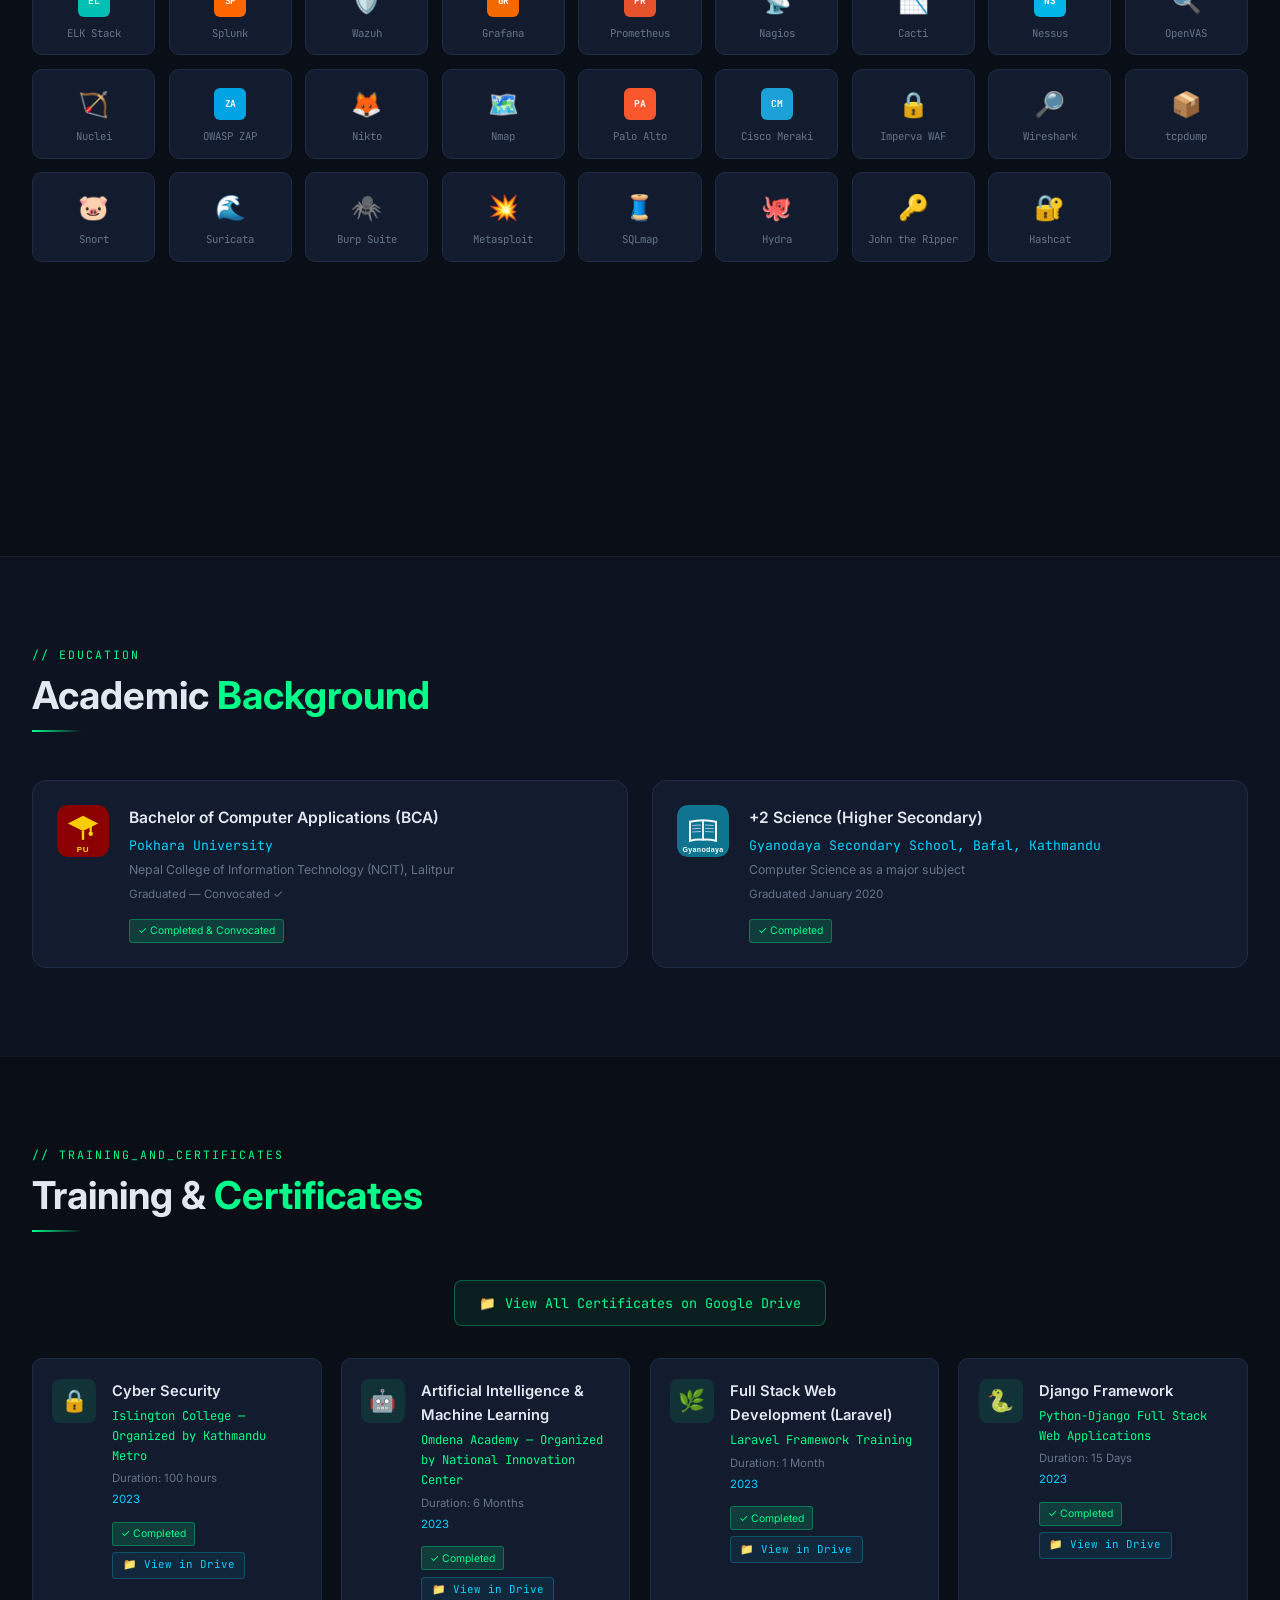
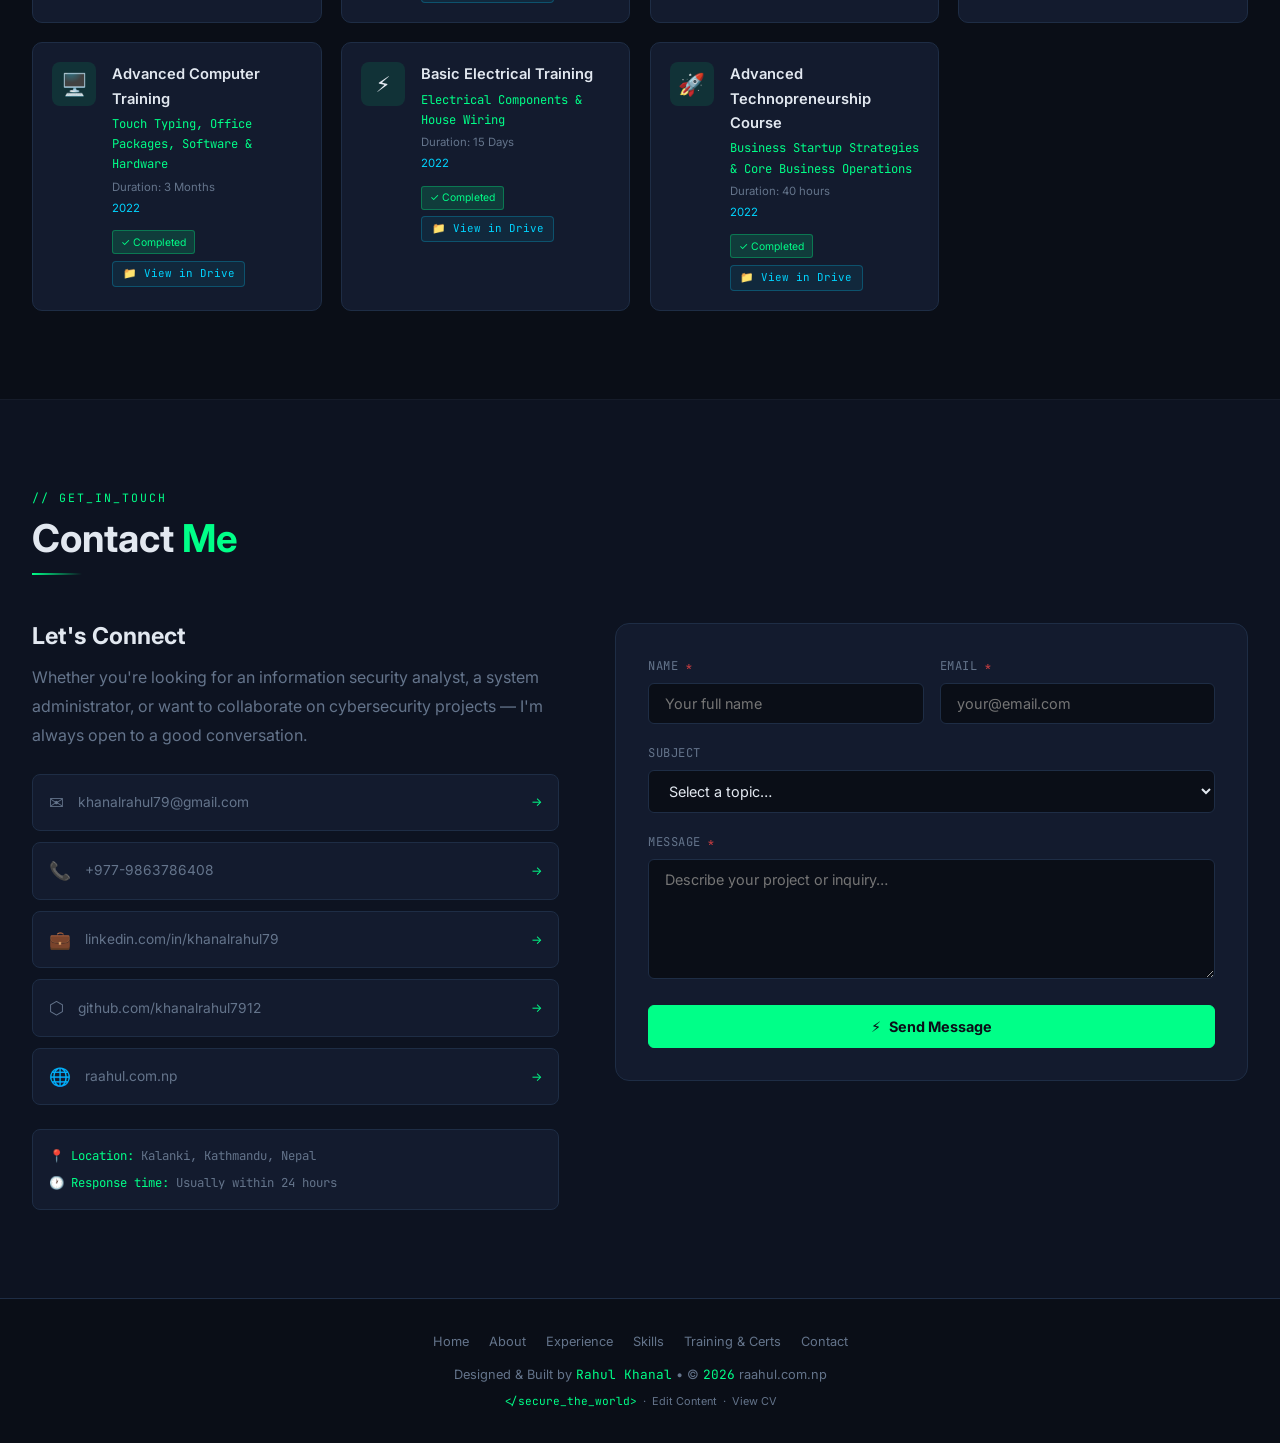
==== commit 1ffb0adb: "Merge Training and Certificates into one combined section js/data.js:   - Added year field to all 7 " ====
--- a/index.html
+++ b/index.html
@@ -68,8 +68,7 @@
     <li><a href="#skills">Skills</a></li>
     <li><a href="#tools">Tools</a></li>
     <li><a href="#education">Education</a></li>
-    <li><a href="#training">Training</a></li>
-    <li><a href="#certificates">Certificates</a></li>
+    <li><a href="#training">Training &amp; Certs</a></li>
     <li><a href="#contact">Contact</a></li>
   </ul>
 
@@ -251,43 +250,27 @@
 </section>
 
 <!-- ═══════════════════════════════════════════════
-     TRAINING
+     TRAINING & CERTIFICATES (combined)
      Populated by renderTraining() from TRAINING in js/data.js.
+     Each entry includes course info + certificate link.
+     Add certDriveId values to enable per-certificate links.
+     Set SITE_CONFIG.certFolderUrl for the "View All" button.
 ══════════════════════════════════════════════════ -->
 <section id="training">
   <div class="container">
     <div class="section-header reveal">
-      <span class="section-tag">// trainings_attended</span>
-      <h2 class="section-title">Training &amp; <span>Courses</span></h2>
-      <div class="section-line"></div>
-    </div>
-    <div class="cert-grid" id="trainingGrid" aria-label="Training and courses completed"></div>
-  </div>
-</section>
-
-<!-- ═══════════════════════════════════════════════
-     CERTIFICATES
-     Gallery populated by renderCertificates() from
-     CERTIFICATES array in js/data.js.
-     Add driveFileId values to enable per-certificate links.
-     Set SITE_CONFIG.certFolderUrl for the "View All" button.
-══════════════════════════════════════════════════ -->
-<section id="certificates">
-  <div class="container">
-    <div class="section-header reveal">
-      <span class="section-tag">// certificates</span>
-      <h2 class="section-title">My <span>Certificates</span></h2>
+      <span class="section-tag">// training_and_certificates</span>
+      <h2 class="section-title">Training &amp; <span>Certificates</span></h2>
       <div class="section-line"></div>
     </div>
     <!--
-      ✏️ CERTIFICATES — add Google Drive file IDs in js/data.js
-      Each CERTIFICATES entry has a driveFileId field.
-      Find it in the file's share URL:
-        https://drive.google.com/file/d/FILE_ID_HERE/view
-      While driveFileId is empty, each card links to the folder
-      set in SITE_CONFIG.certFolderUrl (js/config.js).
+      ✏️ TRAINING & CERTIFICATES — edit TRAINING array in js/data.js
+      Each entry has:
+        certDriveId: ''  ← paste Google Drive file ID to enable per-certificate link
+        year: '2023'     ← year the certificate was received
+      Set SITE_CONFIG.certFolderUrl in js/config.js for the "View All" folder button.
     -->
-    <div id="certificatesContainer" class="reveal"></div>
+    <div id="trainingGrid" aria-label="Training and certificates"></div>
   </div>
 </section>
 
@@ -378,7 +361,7 @@
       <a href="#about">About</a>
       <a href="#experience">Experience</a>
       <a href="#skills">Skills</a>
-      <a href="#certificates">Certificates</a>
+      <a href="#training">Training &amp; Certs</a>
       <a href="#contact">Contact</a>
     </nav>
     <!-- Built-by line — populated by renderFooter() -->
--- a/css/sections.css
+++ b/css/sections.css
@@ -248,6 +248,15 @@
   margin-bottom: .2rem; overflow-wrap: break-word; word-break: break-word;
 }
 .cert-date    { font-size: .71rem; color: var(--muted); }
+.cert-year    { font-size: .71rem; color: var(--cyan); margin-top: .15rem; }
+
+/* Inner grid (.cert-grid-inner) wrapping the cards;
+   sits below the .certs-folder-wrap folder button */
+.cert-grid-inner {
+  display: grid;
+  grid-template-columns: repeat(auto-fill, minmax(min(100%, 280px), 1fr));
+  gap: 1.2rem;
+}
 
 /* ══════════════════════════════════════════════════════
    CONTACT
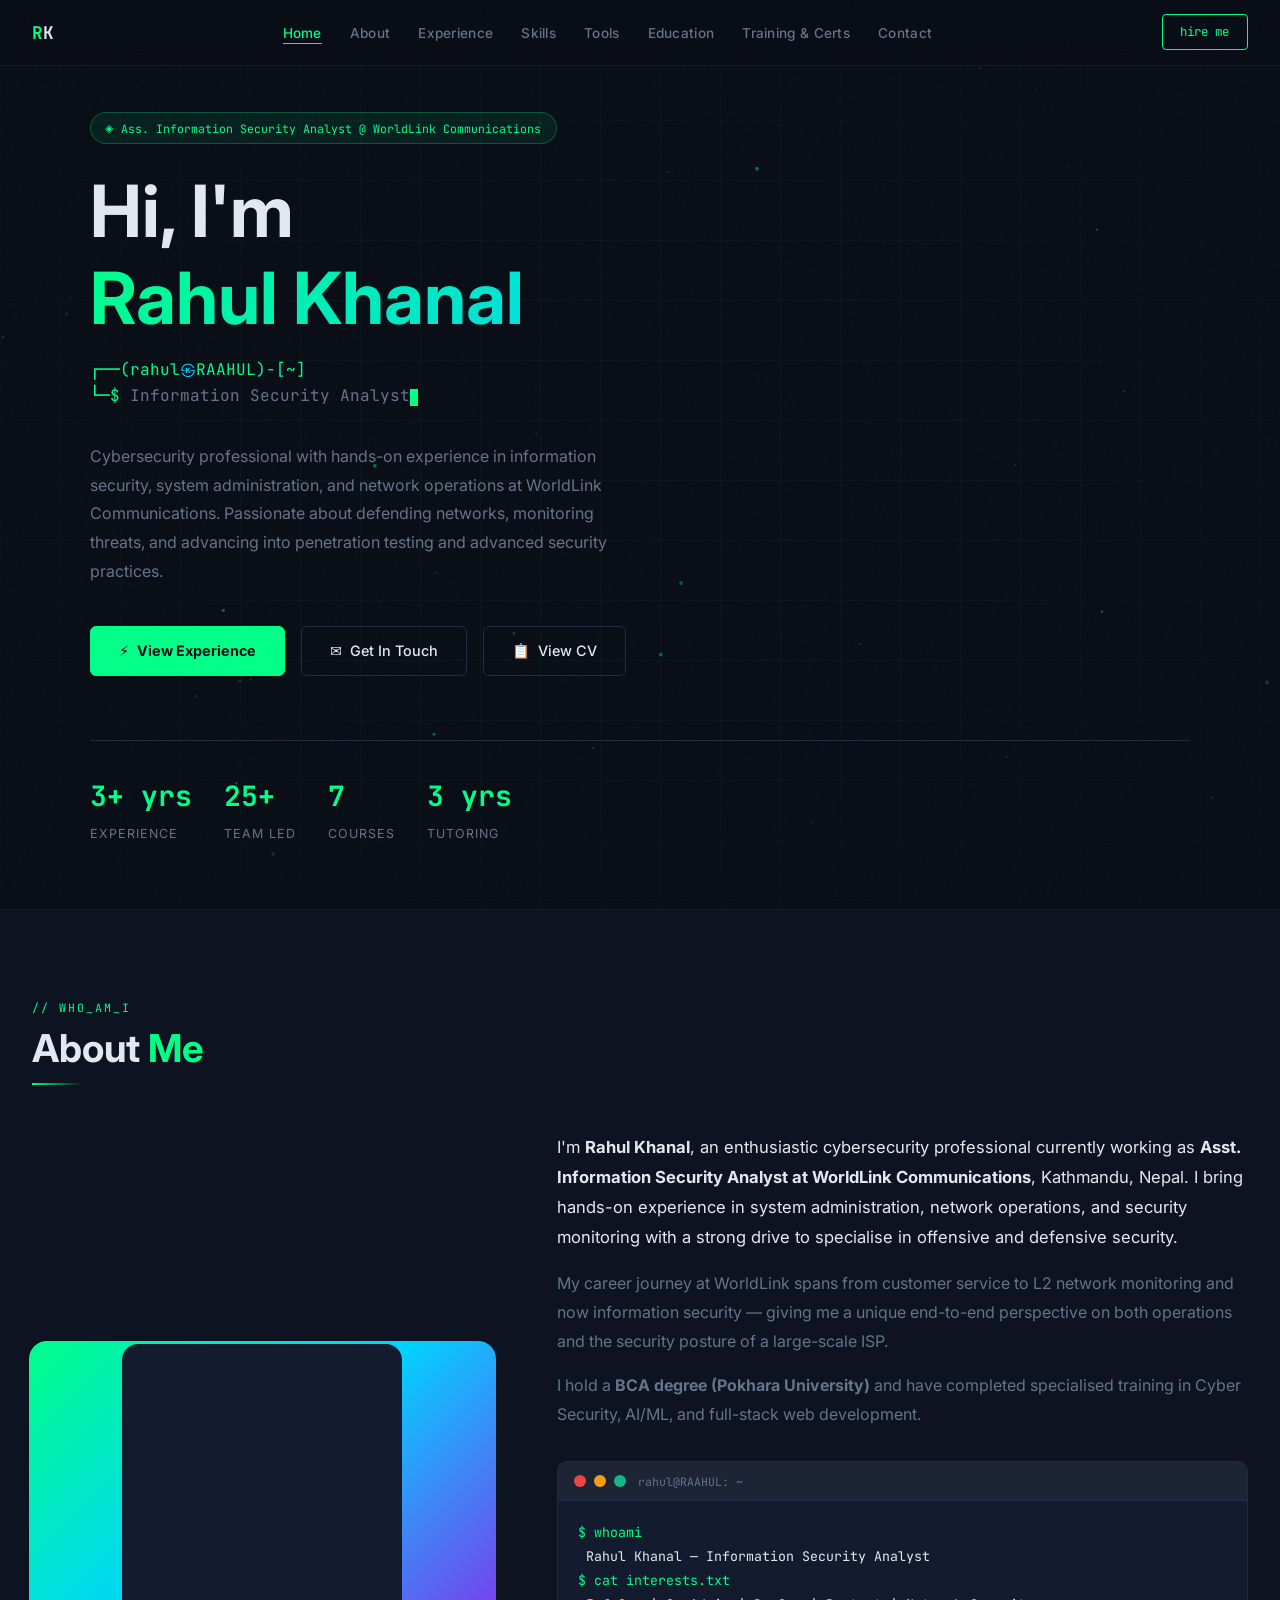
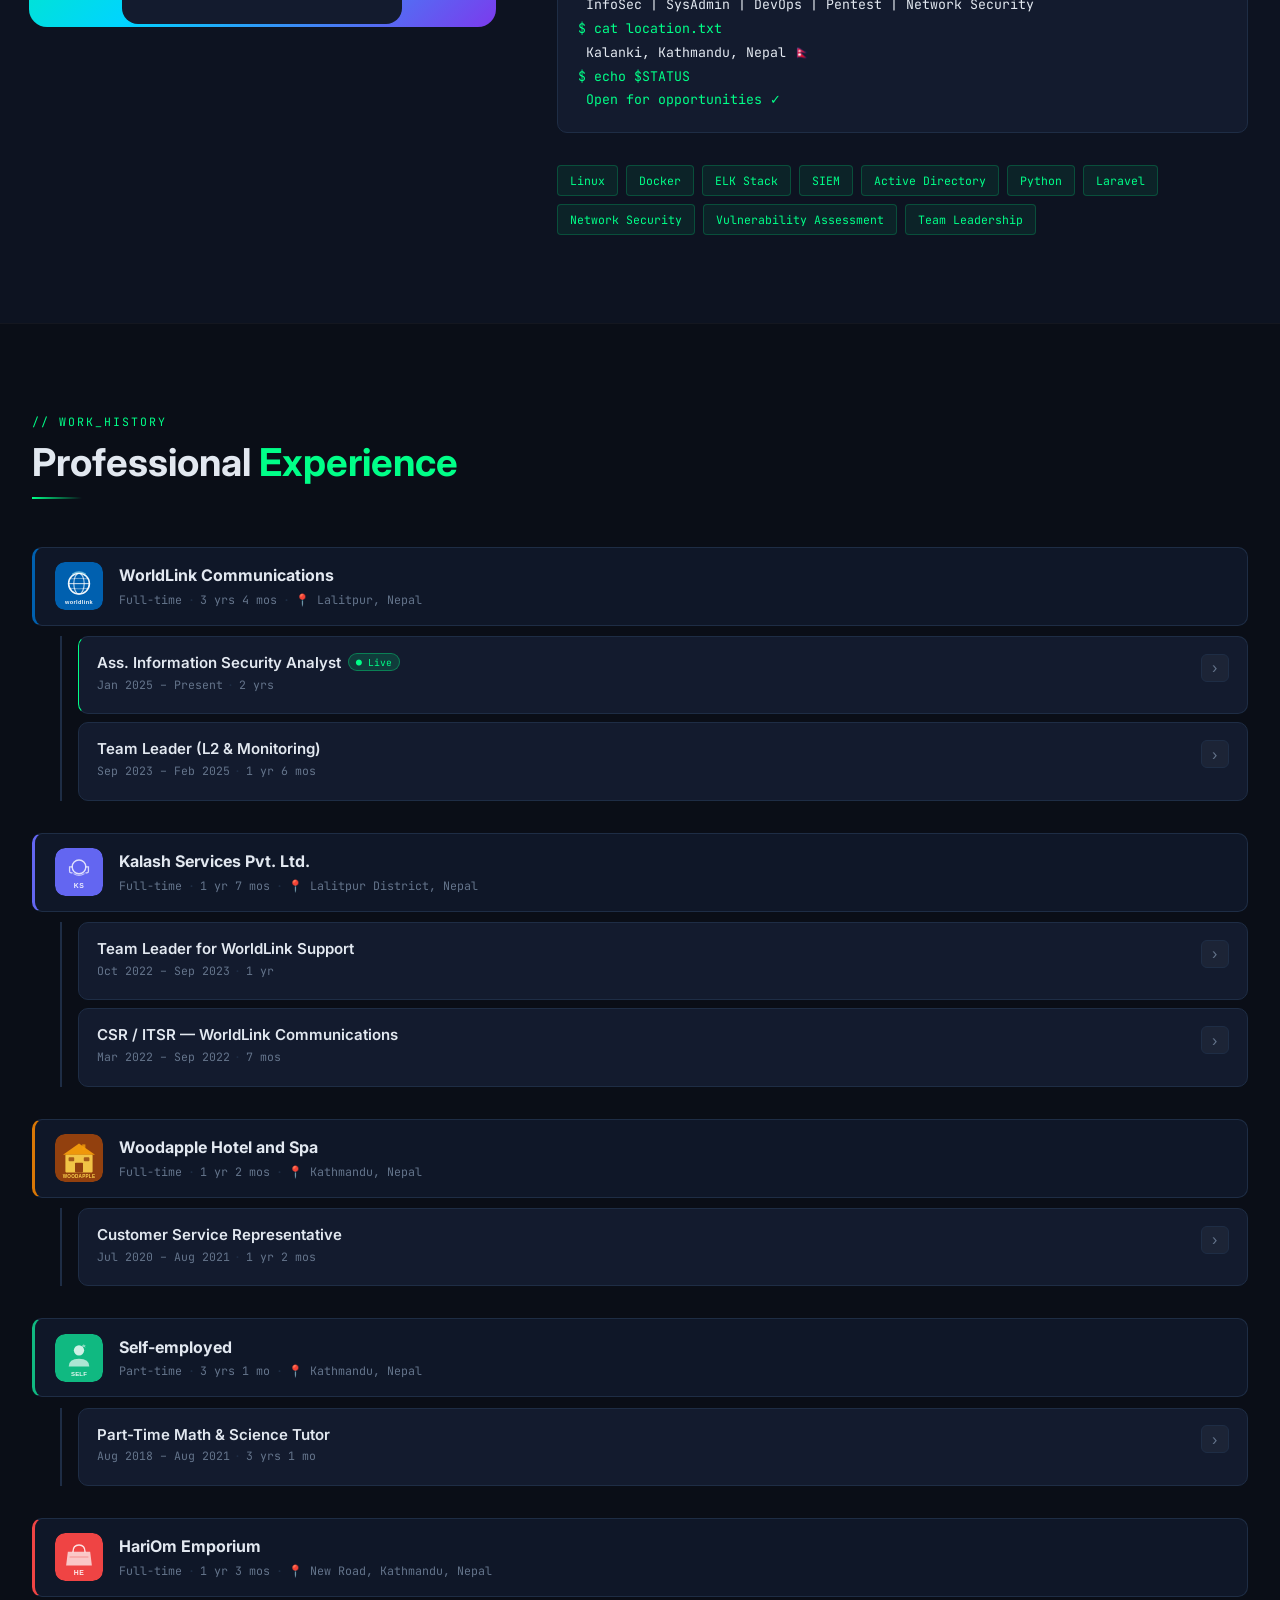
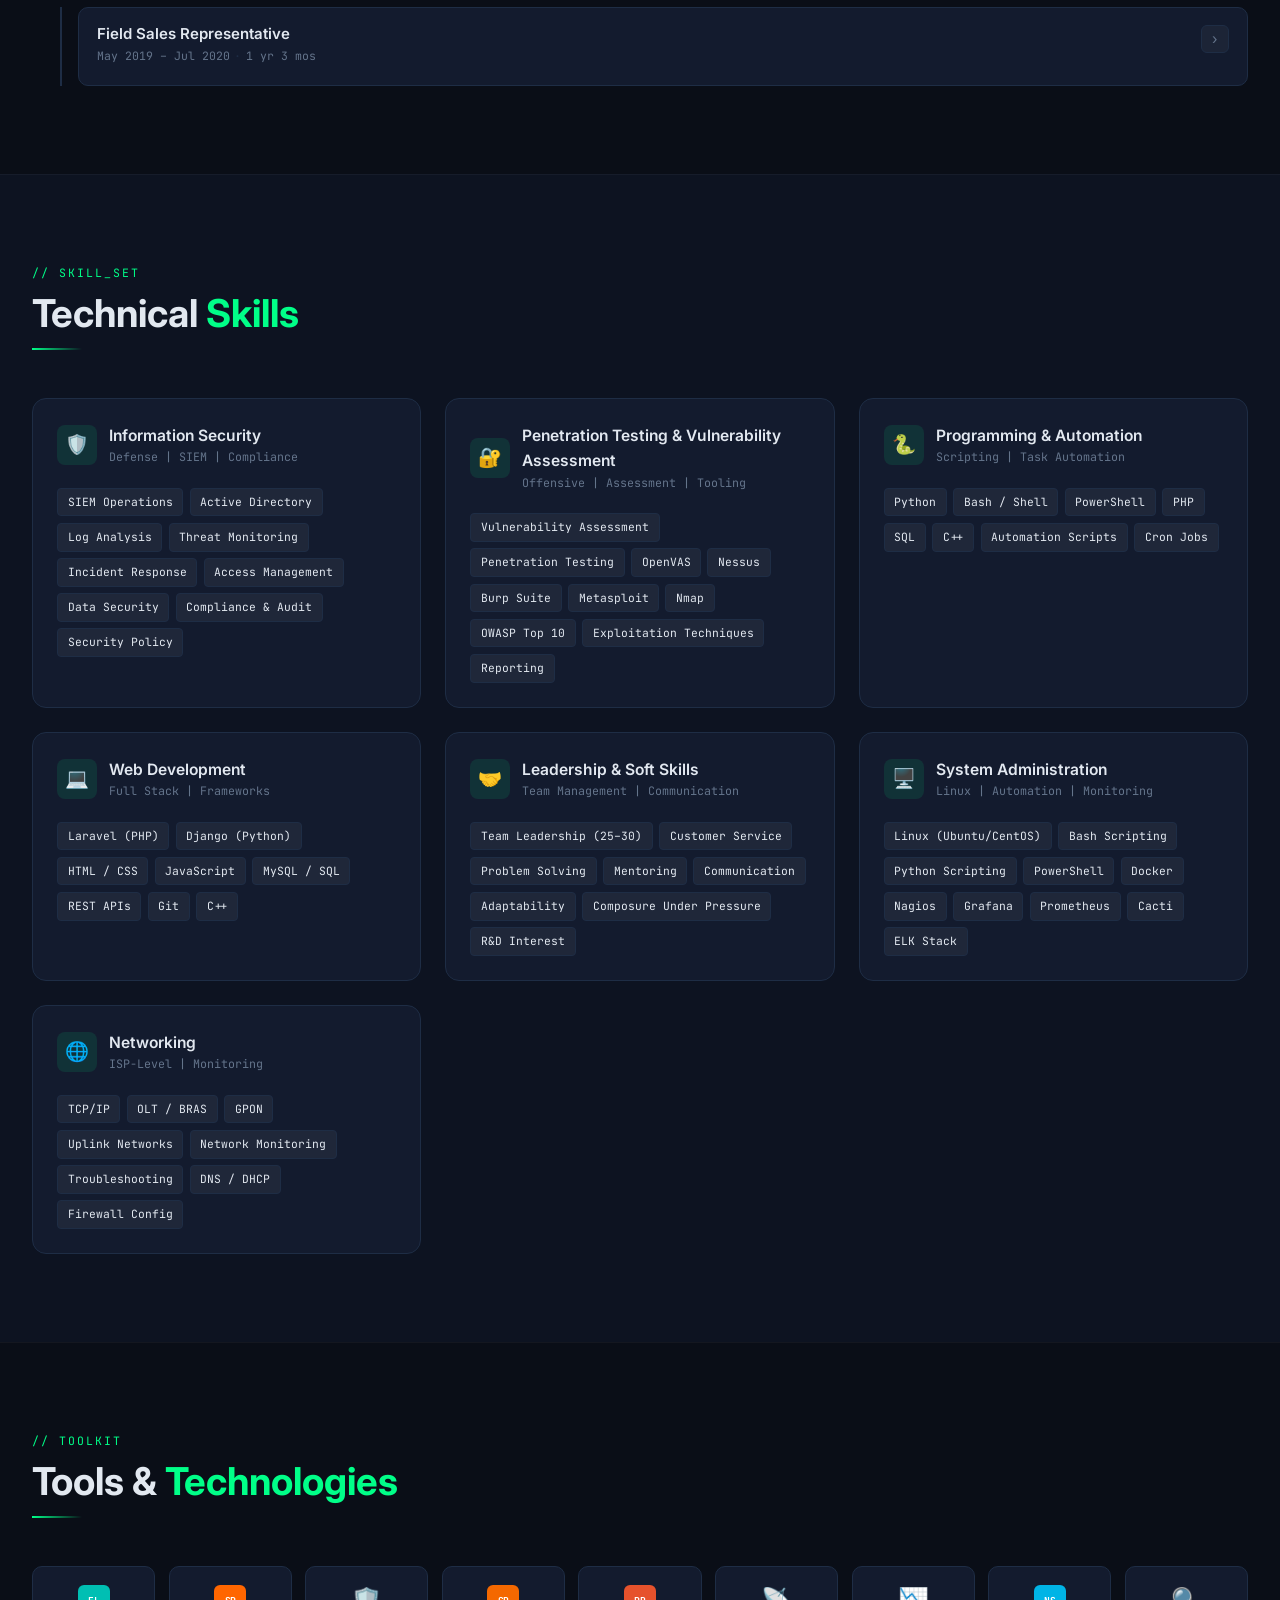
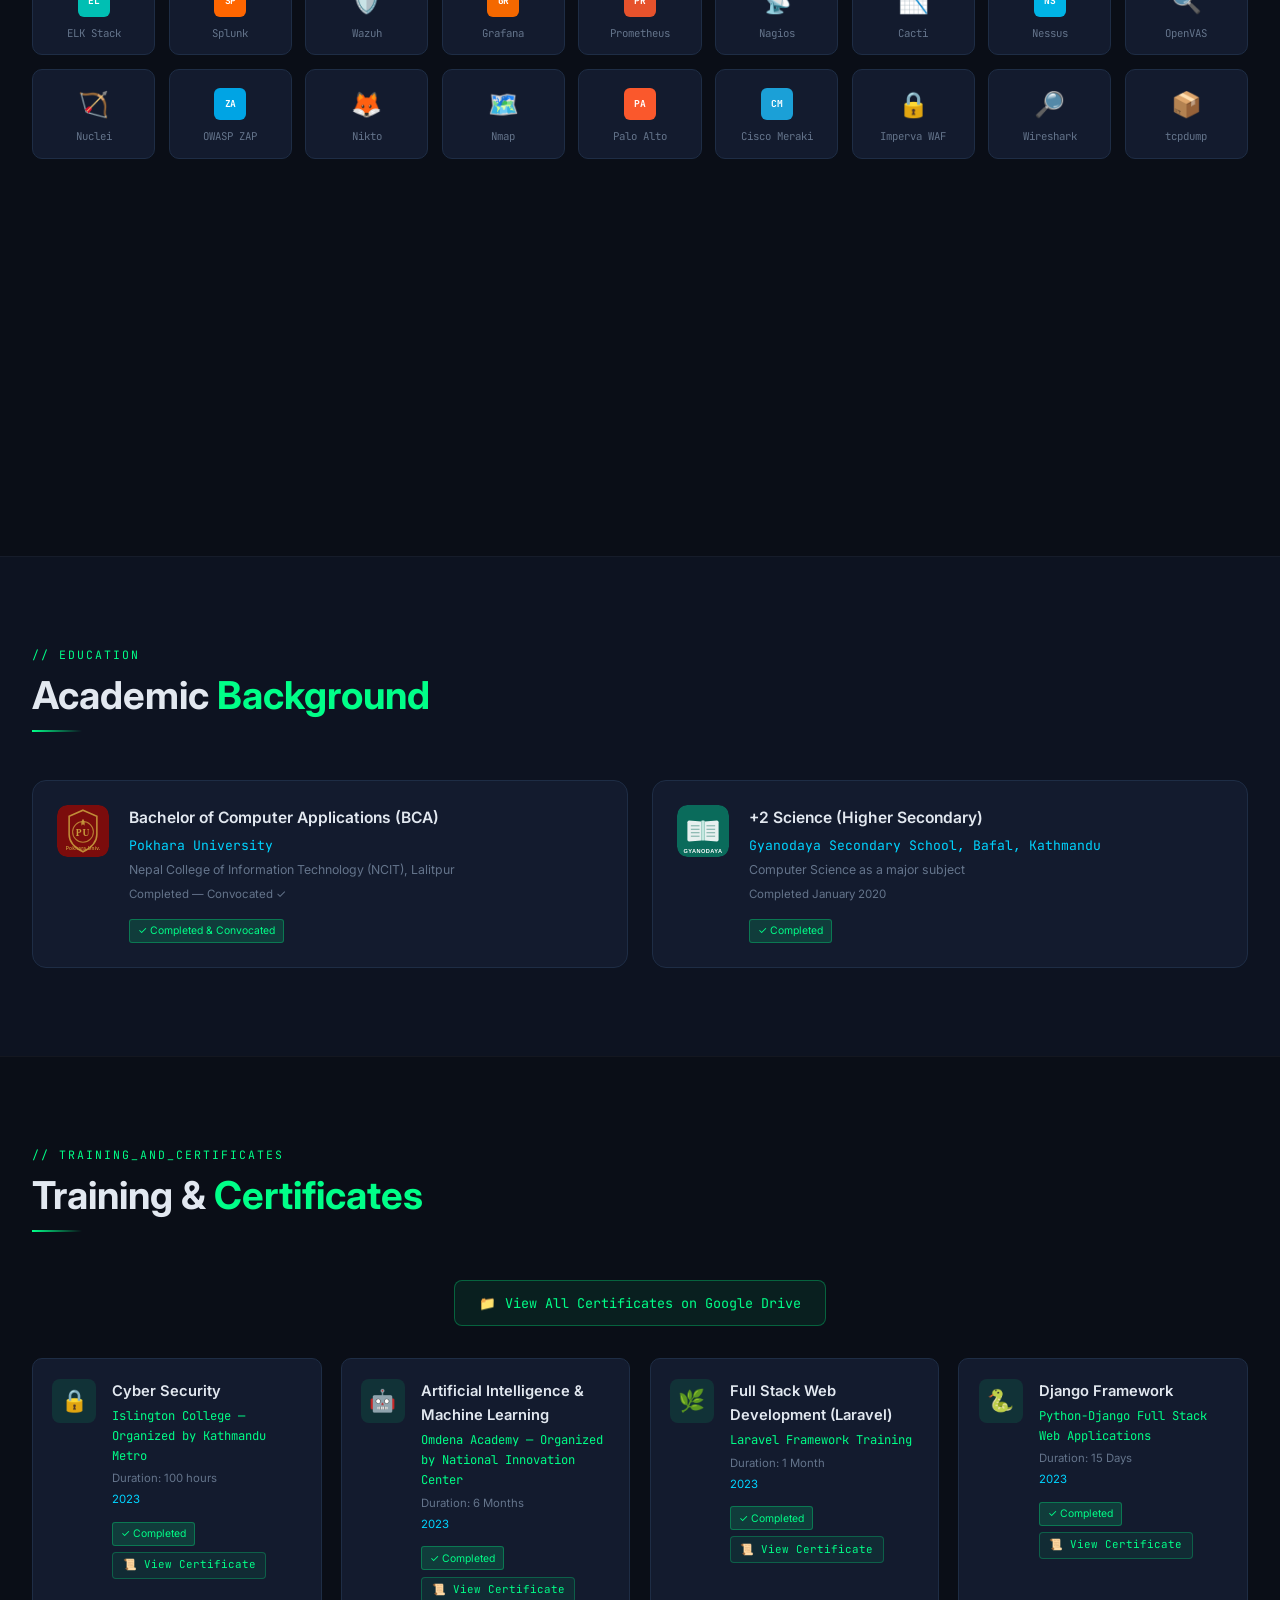
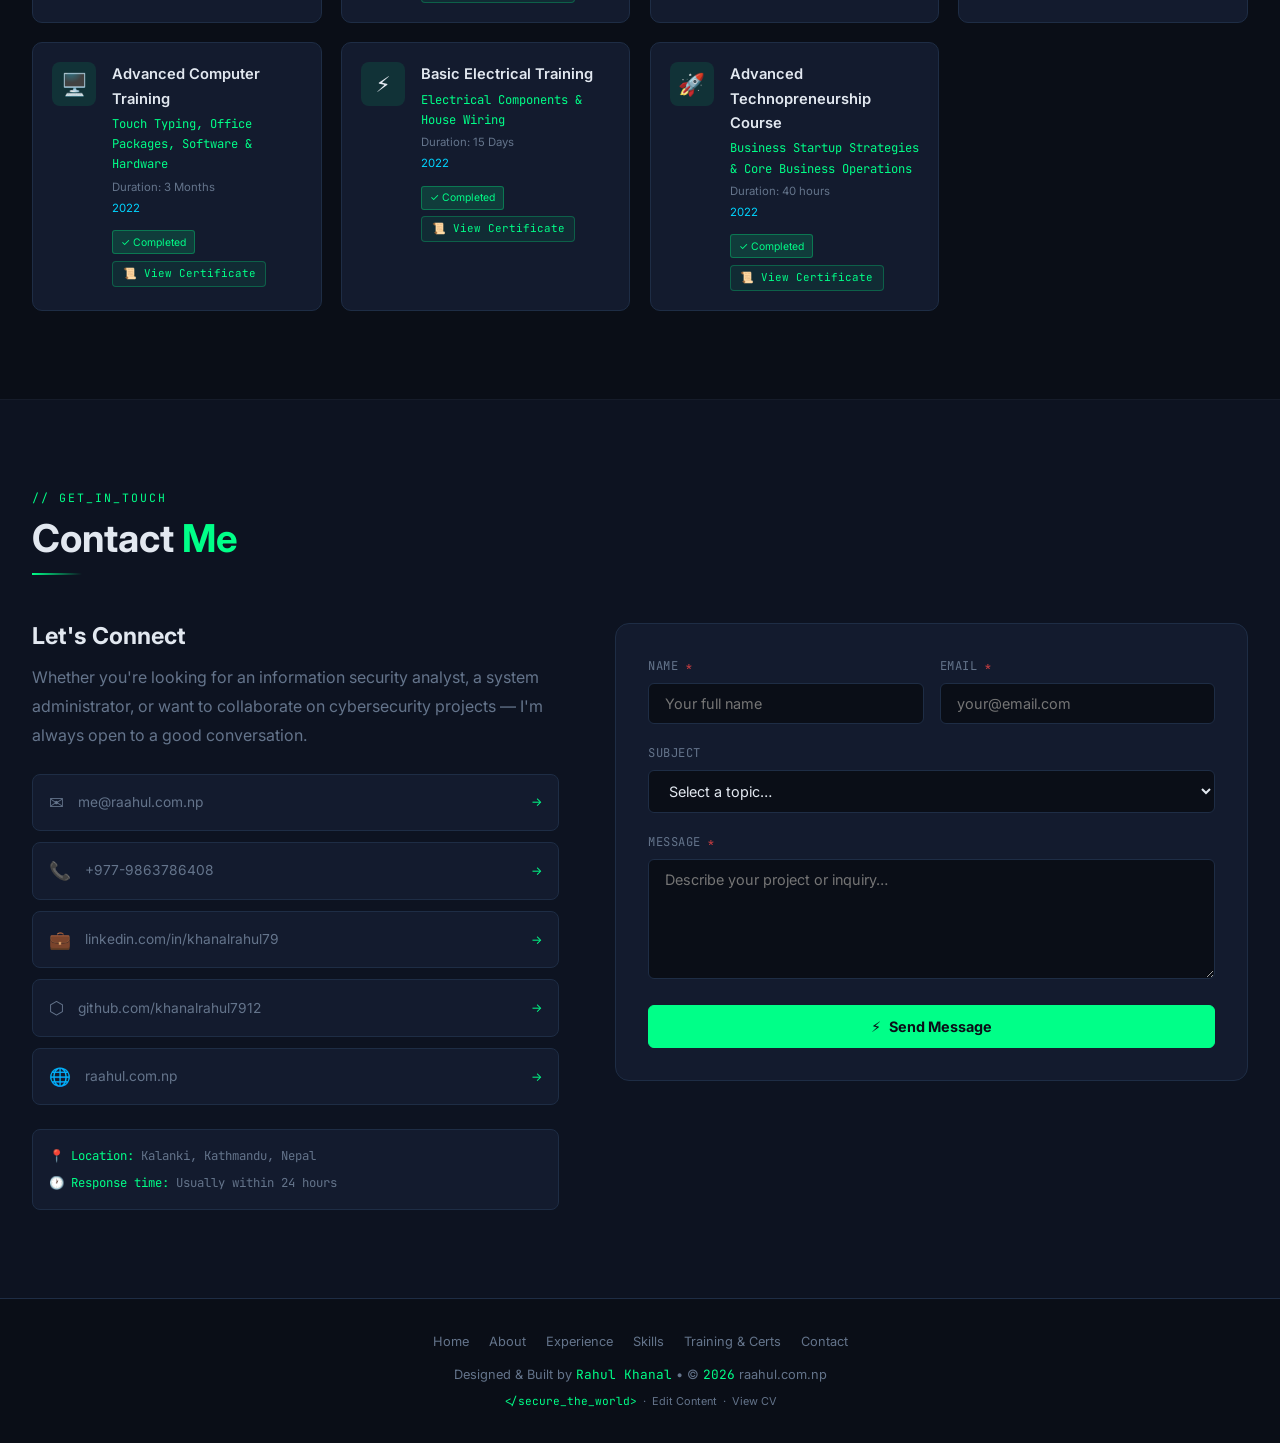
==== commit 3c9ab994: "Harden runtime safety and contact flow" ====
--- a/index.html
+++ b/index.html
@@ -315,6 +315,8 @@
         -->
         <div id="formStatus" class="form-status" role="alert" aria-live="polite"></div>
         <form id="contactForm" novalidate autocomplete="on">
+          <input type="text" name="_gotcha" tabindex="-1" autocomplete="off"
+                 style="position:absolute;left:-10000px;opacity:0" aria-hidden="true" />
           <div class="form-row">
             <div class="form-group">
               <label for="name">Name <span class="required" aria-hidden="true">*</span></label>
--- a/css/sections.css
+++ b/css/sections.css
@@ -196,6 +196,24 @@
   flex-shrink: 0;
 }
 
+/* Hyperlink wrapper around education logo */
+.edu-logo-link {
+  display: block;
+  flex-shrink: 0;
+  border-radius: var(--radius);
+  transition: opacity .2s;
+}
+.edu-logo-link:hover { opacity: .8; }
+
+/* Hyperlink on education school name */
+.edu-school-link {
+  color: var(--cyan);
+  text-decoration: none;
+  border-bottom: 1px solid transparent;
+  transition: border-color .2s;
+}
+.edu-school-link:hover { border-bottom-color: var(--cyan); }
+
 .edu-content    { flex: 1; min-width: 0; overflow: hidden; }
 .edu-degree     { font-size: .975rem; font-weight: 600; color: var(--text); margin-bottom: .3rem; overflow-wrap: break-word; }
 .edu-school     { font-size: .82rem; color: var(--cyan); font-family: var(--font-mono); margin-bottom: .2rem; overflow-wrap: break-word; }
